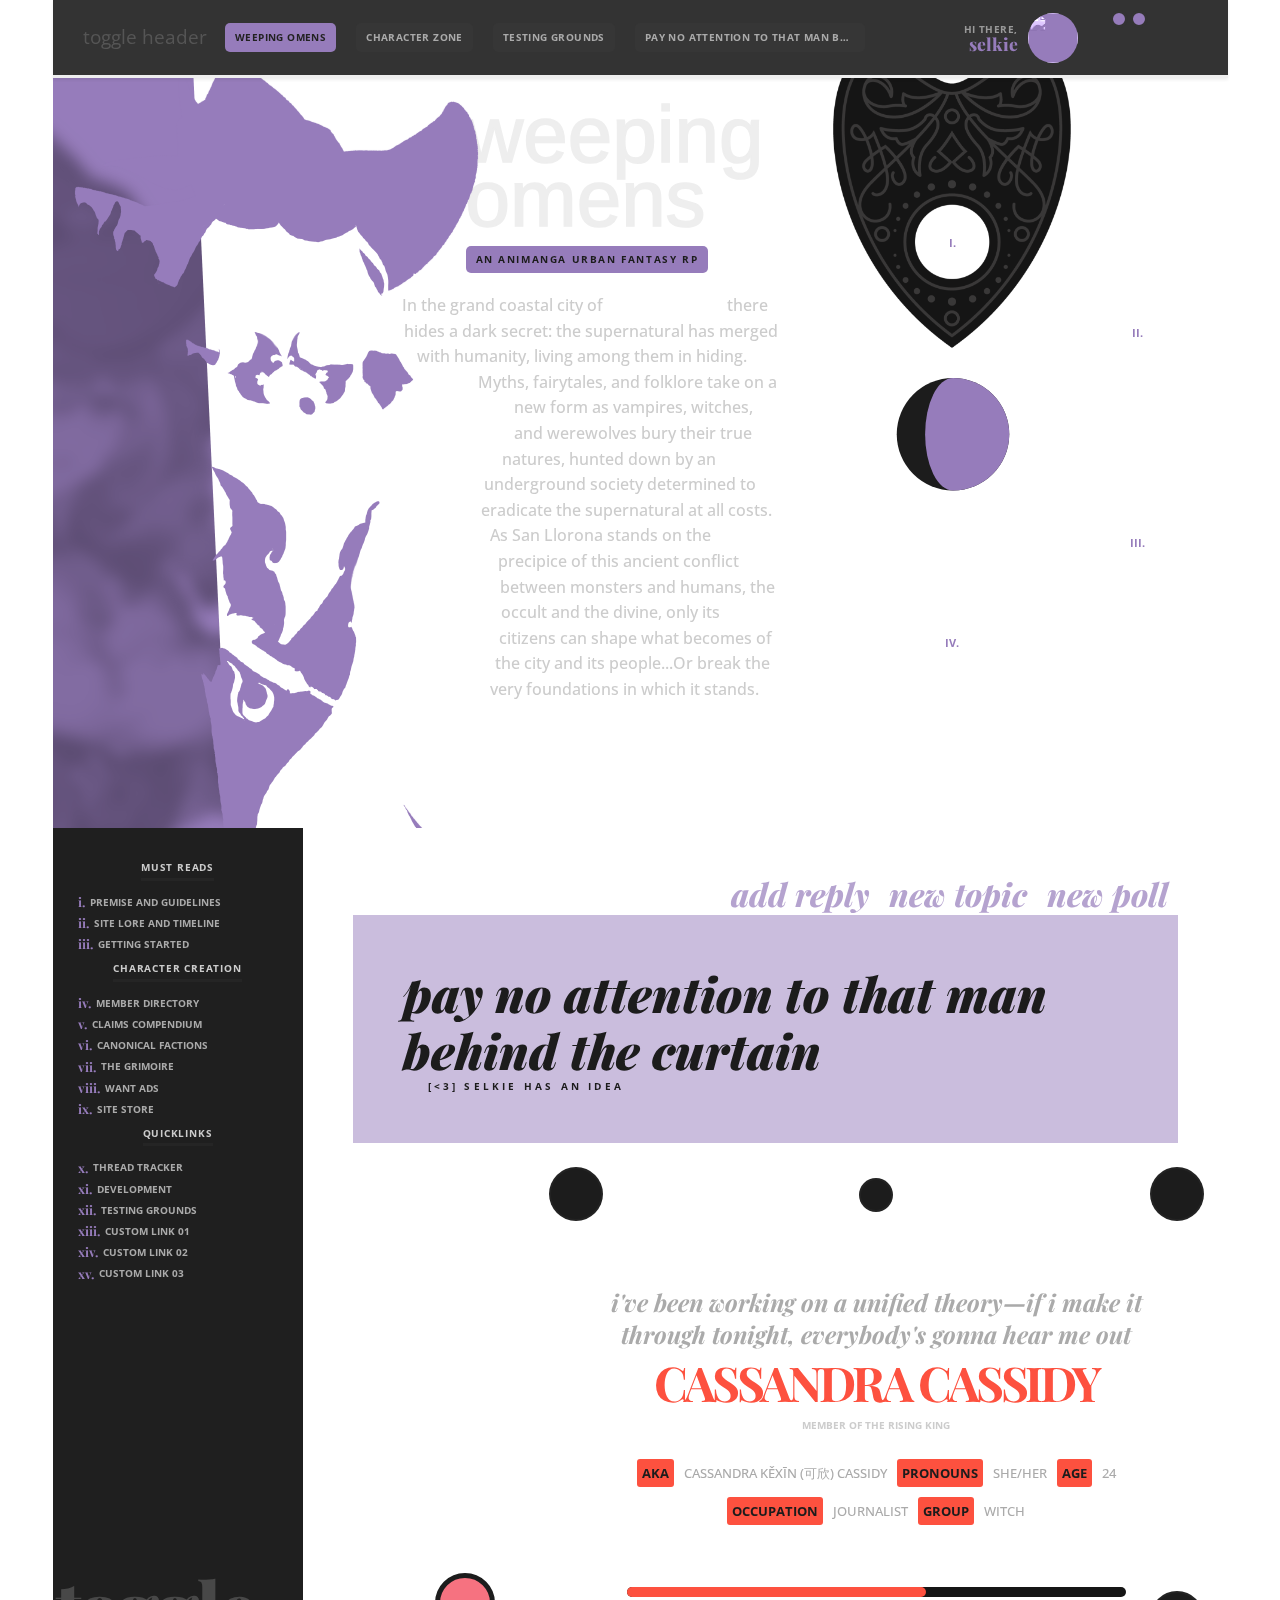
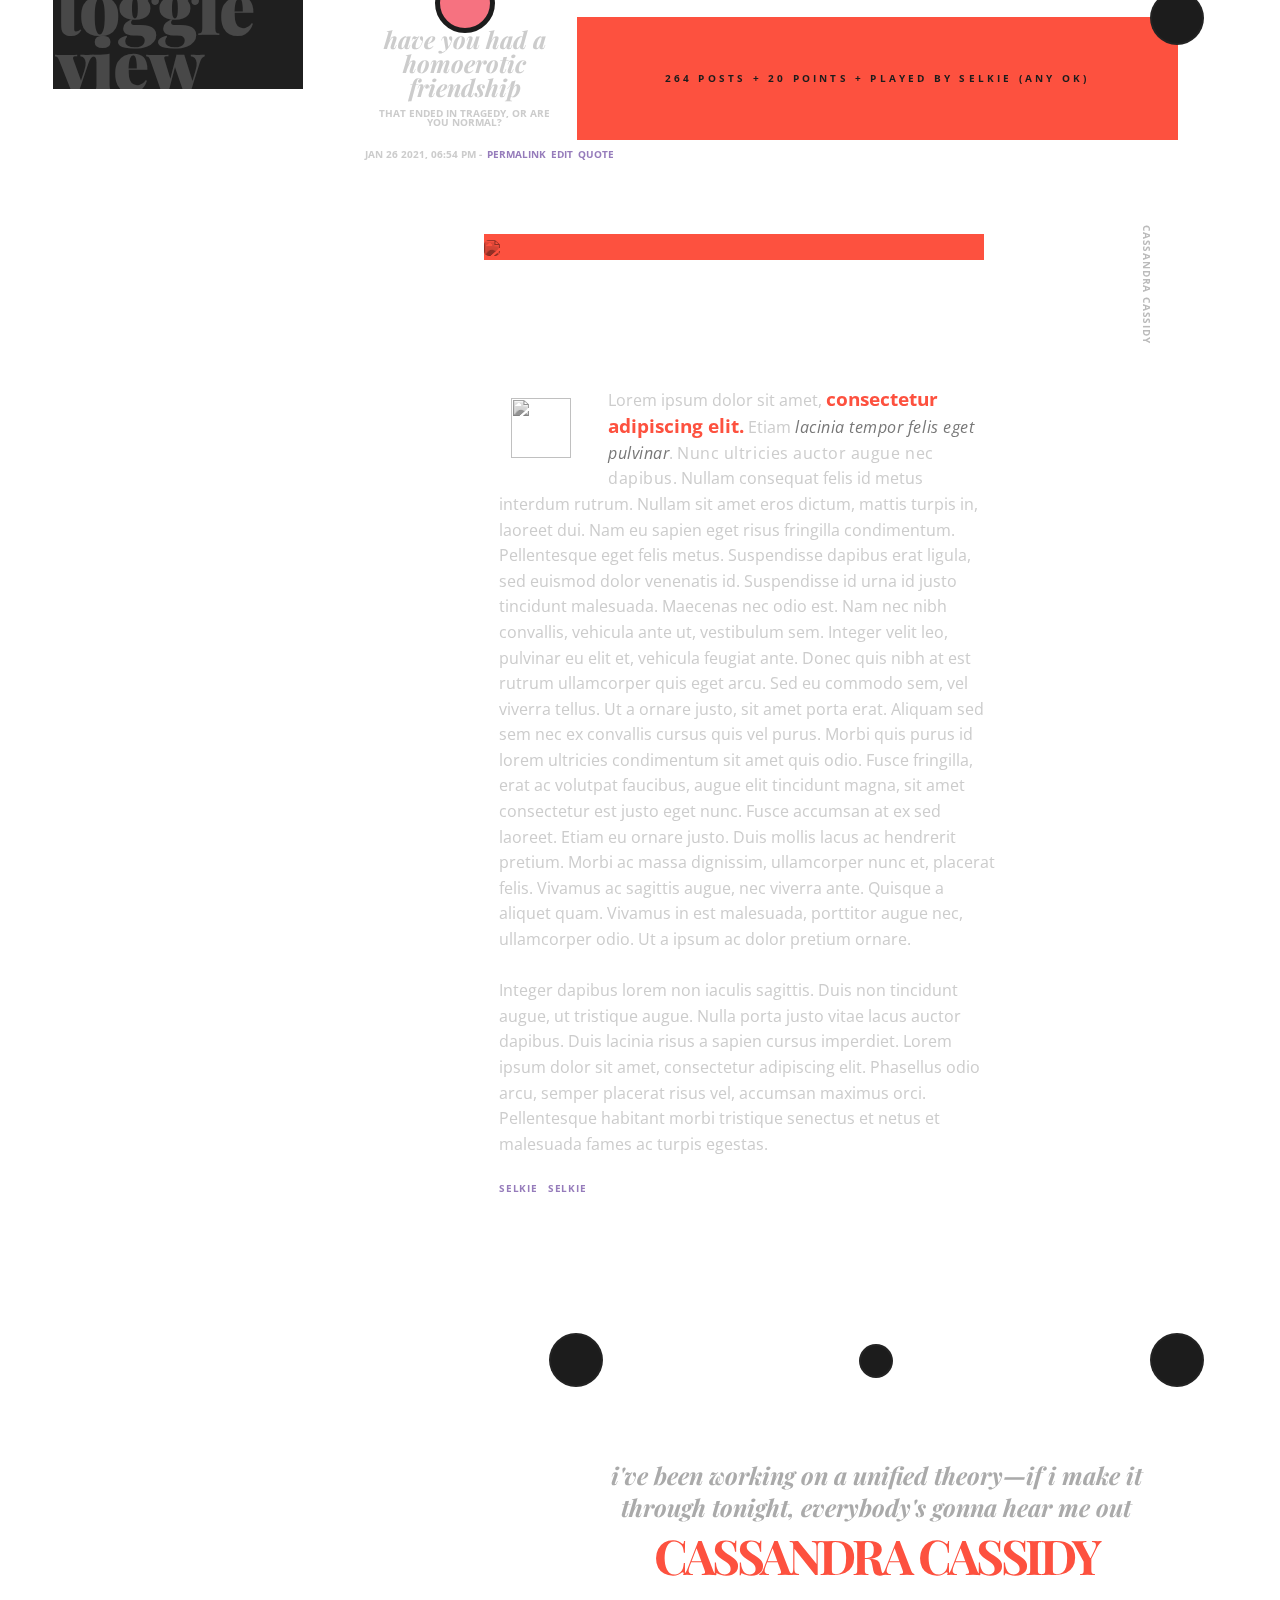
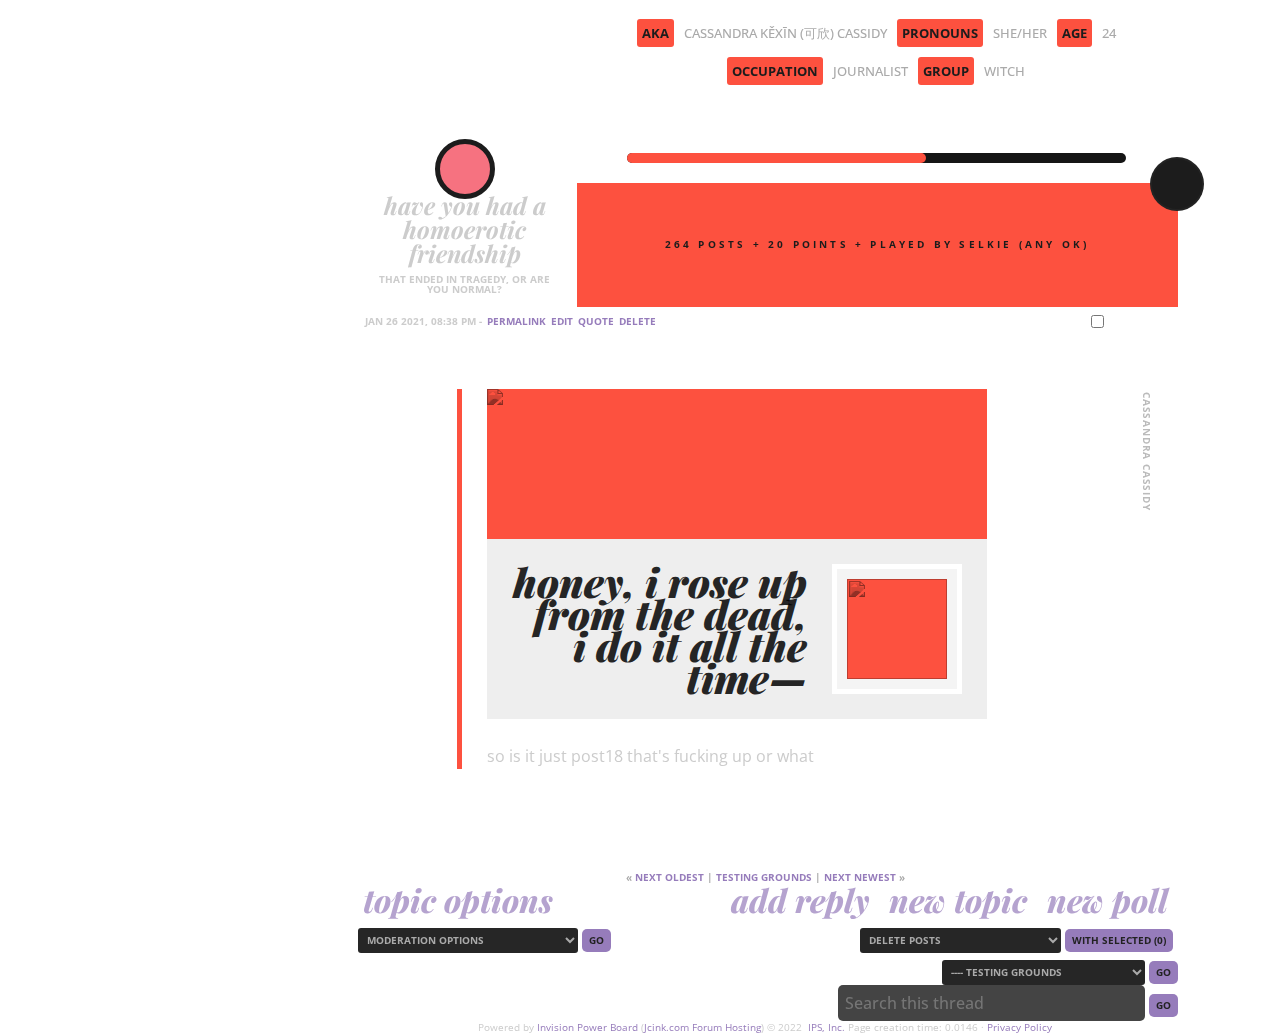
==== index.html @ 0aaa9674 "Add [post12]" ====
<!doctype html>
<html class="no-js" lang="en" style="--main-accent:#967cbb; --mainAccentR:150; --mainAccentG:124; --mainAccentB:187; --vh:9.39px;">

<head>
  <meta charset="utf-8">
  <title>
    <% TITLE %>
  </title>
  <meta name="description" content="">
  <meta name="viewport" content="width=device-width, initial-scale=1">

  <meta property="og:title" content="">
  <meta property="og:type" content="">
  <meta property="og:url" content="">
  <meta property="og:image" content="">

  <link rel="manifest" href="/">
  <link rel="apple-touch-icon" href="/">
  <!-- Place favicon.ico in the root directory -->

  <link rel="stylesheet" href="css/normalize.css">
  <link rel="stylesheet" href="css/variables.css">
  <link rel="stylesheet" href="css/main_jcink.css">

  <meta name="theme-color" content="#222">

  <link rel="stylesheet" href="https://nagoshiashumari.github.io/Rpg-Awesome/stylesheets/rpg-awesome.min.css">
  <link href="https://files.jcink.net/uploads2/weepingomens/skin_stuff/cuppaccicons.css" rel="stylesheet">
  <link rel="stylesheet" href="https://cdn.linearicons.com/free/1.0.0/icon-font.min.css">
  <link href="https://files.jcink.net/uploads2/weepingomens/skin_stuff/game_icons.css" rel="stylesheet">

  <link rel="preconnect" href="https://fonts.googleapis.com">
  <link rel="preconnect" href="https://fonts.gstatic.com" crossorigin>
  <link
    href="https://fonts.googleapis.com/css2?family=Montserrat:ital,wght@0,100;0,200;0,300;0,400;0,500;0,600;0,700;0,800;0,900;1,100;1,200;1,300;1,400;1,500;1,600;1,700;1,800;1,900&family=Open+Sans:ital,wght@0,300;0,400;0,500;0,600;0,700;0,800;1,300;1,400;1,500;1,600;1,700;1,800&family=Playfair+Display:ital,wght@0,400;0,500;0,600;0,700;0,800;0,900;1,400;1,500;1,600;1,700;1,800;1,900&display=swap"
    rel="stylesheet">
</head>

<body id="omens-body" class="user-groupid-">
  <nav id="omens-top">
    <div id="elevator-buttons">
      <div id="elevator-up" title="scroll to top"><i class="cp cp-chevron-up"></i></div>
      <div id="elevator-down" title="scroll to bottom"><i class="cp cp-chevron-down"></i></div>
    </div>
    <a id="header-toggle">toggle header</a>
    <div id="navstrip" align="left">&nbsp;<a href="https://weepingomens.jcink.net/index.php?act=idx">WEEPING OMENS</a>
      <div style="display: inline-block;margin: 10px 0px;"></div><a
        href="https://weepingomens.jcink.net/index.php?act=SC&amp;c=6">Character Zone</a>
      <div style="display: inline-block;margin: 10px 0px;"></div><a
        href="https://weepingomens.jcink.net/index.php?showforum=33">Testing Grounds</a>
      <div style="display: inline-block;margin: 10px 0px;"></div><a
        href="https://weepingomens.jcink.net/index.php?showtopic=324">pay no attention to that man behind the
        curtain</a>
    </div>
    <div id="current-user" title="click to switch accounts">
      <div class="user-name">hi there,<b>selkie</b></div>
      <div class="user-avi"><img src="https://i.ibb.co/MkP6wq0/image.png"></div>
      <span id="subaccounts_menu">
        <form action="https://weepingomens.jcink.net/index.php?&amp;act=Login&amp;CODE=01&amp;CookieDate=1"
          name="subswitch" method="POST">
          <input type="hidden" name="auth_key" value="authkey">
          <input type="hidden" name="UserName" value="subacct">
          <input type="hidden" name="PassWord" value="subacct">
          <input type="hidden" name="referer" value="">
          <select class="forminput" name="sub_id" onchange="this.form.submit()">
            <option value="------------" selected="selected">Switch Account</option>
            <option value="25">&nbsp;&nbsp;» ATLAS JEONG </option>
            <option value="40">&nbsp;&nbsp;» CASSANDRA CASSIDY </option>
            <option value="116">&nbsp;&nbsp;» JACKI ROSENBACH </option>
            <option value="105">&nbsp;&nbsp;» JULIET SANTORO </option>
            <option value="271">&nbsp;&nbsp;» LOTTIE WINTERBOURNE </option>
            <option value="265">&nbsp;&nbsp;» celkie is a prison </option>
            <option value="95">&nbsp;&nbsp;» fuckhands mcmike </option>
          </select>
        </form>
      </span>
    </div>
    <div class="user-links">
      <a href="#" title="toggle light mode" id="light-toggle"><i class="ra  ra-light-bulb"></i></a>
      <a href="#" title="messages" class="hasalerts-1">
        <div class="alert-animation">!</div>
        <i class="ra ra-scroll-unfurled"></i>
      </a>
      <a href="#" title="alerts" class="hasalerts-1">
        <div class="alert-animation">!</div>
        <i class="ra ra-small-fire"></i>
      </a>
      <a href="#" title="view <!-- |name| -->'s profile"><i class="cp cp-fingerprint"></i></a>
      <a href="#" title="access usercp"><i class="ra ra-repair"></i></a>
      <a href="#" title="logout" id="logout"><i class="ra ra-key"></i></a>
    </div>
    <div id="login-register">
      <a href="#" class="login-register-button">login</a>
      <a href="#" class="login-register-button">register</a>
      <div class="login-register-shortcut">
        <form style="display:inline" action="index.php?act=Login&amp;CODE=01" method="post">
          <input type="hidden" value="1" name="CookieDate">
          <div align="center"><input type="text" class="forminput" size="11" name="UserName" onfocus="this.value=''"
              value="USERNAME"> <input type="password" class="forminput" size="11" name="PassWord"
              onfocus="this.value=''" value="password">
            <input type="submit" class="forminput" style="margin-top: 2px;" value="go">
          </div>
        </form>
      </div>
    </div>
  </nav>
  <header id="omens-header" class="intro">
    <div id="lightning">
      <img src="/src/img/lightning.png" alt="">
    </div>
    <div class="left-shape">
      <img src="src/img/lisa-blank.webp" alt="">
    </div>
    <div id="lisa"></div>
    <div id="logo"><a href="#">
        <em>weeping<br>omens</em>
        <span>an animanga urban fantasy rp</span></a>
    </div>
    <div id="intro">
      In the grand coastal city of <em>SAN LLORONA</em> there hides a dark secret: the supernatural has merged with
      humanity, living among them in hiding. Myths, fairytales, and folklore take on a new form as vampires, witches, and
      werewolves bury their true natures, hunted down by an underground society determined to eradicate the supernatural
      at all costs. As San Llorona stands on the precipice of this ancient conflict between monsters and humans, the
      occult and the divine, only its citizens can shape what becomes of the city and its people...Or break the very
      foundations in which it stands.
    </div>
    <div id="updates">
      <h1>new updates</h1>
      <div class="newest-update">
        <em>Lorem ipsum</em> dolor sit amet, consectetur adipiscing elit. Etiam vehicula fermentum quam, a consectetur
        sapien ultricies ac. Donec nibh lacus, tempus eleifend rhoncus in, aliquam non felis. Pellentesque quis consequat
        justo. Donec eu metus dui. Etiam id consequat lectus. Proin vehicula, dui sed hendrerit semper, urna sem viverra
        quam, in vestibulum mauris diam ac lacus. Phasellus vestibulum vehicula justo nec euismod. Praesent quis convallis
        nisi. Vivamus non magna luctus, ullamcorper metus at, consequat massa.
        <br><br>
        Cras arcu urna, semper id dui eget, rutrum congue est. Quisque laoreet purus purus, ut gravida magna maximus non.
        Phasellus accumsan justo ex. Nam lobortis elit iaculis justo feugiat elementum. Nunc consequat tristique dolor. In
        pharetra euismod nulla, sit amet varius augue maximus non. Fusce efficitur, nulla vitae eleifend aliquam, risus
        magna tincidunt elit, faucibus luctus urna ligula pellentesque dui. Fusce tempus eget lectus a bibendum.
        Vestibulum magna sem, aliquet sit amet erat eu, facilisis hendrerit ante. Quisque sed odio vel nisi convallis
        porta.
      </div>
    </div>
    <div id="weather">
      <em>69°F/15°C</em>
      <span>san llorona, california</span>
      <i class="font-icon fa-light fa-cloud-sun-rain"></i>
    </div>
    <div id="staff">
      <h1>meet<br>our<br>show<br>runners</h1>
      <a class="staff-member">
        <img src="src/img/yanfei-staff-portrait.png" alt="">
        <em>name</em>
        <span>staff</span>
      </a>
      <a class="staff-member">
        <img src="src/img/staff-mona-portrait.png" alt="">
        <em>name</em>
        <span>staff</span>
      </a>
      <a class="staff-member">
        <img src="src/img/staff-diona-portrait.png" alt="">
        <em>name</em>
        <span>staff</span>
      </a>
      <a class="staff-member">
        <img src="/src/img/staff-yae-portrait.png" alt="">
        <em>name</em>
        <span>staff</span>
      </a>
    </div>
    <i id="credit-crown" class="game-icon game-icon-queen-crown">
    </i>
    <div id="credit-bubbles">
      <div class="one">best viewed on chrome</div>
      <div class="two">art by mihoyo</div>
      <div class="three">inspired by #dup</div>
      <div class="four">skinned by selkie xoxo</div>
    </div>
    <div id="credits">
      The original concept of Weeping Omens and its premise, lore, and setting were created by and are property of
      <b>Rin</b> and <b>Cel</b>, in inclusion to the current staff team. The site skin and site templates have been
      created by <b>Selkie</b> and <b>Lua</b> for exclusive use on Weeping Omens and may not be used and/or sold without
      express permission. The scripting and behavior for the moon in our logo is <a
        href="https://github.com/tingletech/moon-phase">Copyright © 2012, Regents of the University of California, all
        rights reserved.</a> Vectors used are attributed to vecteezy where applicable. The scripting controlling the
      sidebar, light mode toggle, and simple tabs were created by <a href="https://codepen.io/ellimccale">elli</a>. The
      code area script was created by and is attributed to Nicole / Thunderstruck of Caution to The Wind. All art used in
      the skin is attributed to their respective creators and is used non-commercially. If your work is used here and you
      would like it taken down, please contact selkieee@gmail.com.
      あなたの作品がここで使用され、それを取り下げたいなら、selkieee@gmail.comに連絡してください。All characters and writing belong entirely to their creators.
      Theft or plagiarism will not be tolerated.
    </div>
    <div class="sigil"></div>
    <svg id="moon" class="moon logo-moon" viewBox="0 0 200 200" xmlns="http://www.w3.org/2000/svg"></svg>
    <div class="skull"></div>
    <div class="nav-buttons">
      <a class="intro" title="intro">I.</a>
      <a class="updates" title="updates">II.</a>
      <a class="staff-team" title="our showrunners">III.</a>
      <a class="credits" title="site credits">IV.</a>
    </div>
    <div class="ouija"><img src="src/img/header-ouija.png" alt=""></div>
  </header>
  <main id="omens-main">
    <script language="JavaScript" type="text/javascript">
  <!--
  function buddy_pop() { window.open('index.php?act=buddy&s=','BrowserBuddy','width=250,height=500,resizable=yes,scrollbars=yes'); }
  function chat_pop(cw,ch)  { window.open('index.php?s=&act=chat&pop=1','Chat','width='+cw+',height='+ch+',resizable=yes,scrollbars=yes'); }
  function multi_page_jump( url_bit, total_posts, per_page )
  {
  pages = 1; cur_st = parseInt("0"); cur_page  = 1;
  if ( total_posts % per_page == 0 ) { pages = total_posts / per_page; }
   else { pages = Math.ceil( total_posts / per_page ); }
  msg = "Please enter a page number to jump to between 1 and" + " " + pages;
  if ( cur_st > 0 ) { cur_page = cur_st / per_page; cur_page = cur_page -1; }
  show_page = 1;
  if ( cur_page < pages )  { show_page = cur_page + 1; }
  if ( cur_page >= pages ) { show_page = cur_page - 1; }
   else { show_page = cur_page + 1; }
  userPage = prompt( msg, show_page );
  if ( userPage > 0  ) {
    if ( userPage < 1 )     {    userPage = 1;  }
    if ( userPage > pages ) { userPage = pages; }
    if ( userPage == 1 )    {     start = 0;    }
    else { start = (userPage - 1) * per_page; }
    window.location = url_bit + "&st=" + start;
  }
  }
  
  Collapse="<img alt='Collapse' title='Collapse' src='https://files.jcink.net/themes/default/cat-collapse.png' />"
  Expand="<img alt='Expand' title='Expand' src='https://files.jcink.net/themes/default/cat-expand.png' />"
  
  
  
  //-->
  </script>
  
  <!--IBF.BANNER-->
  <div id="logostrip">
    <a href="https://weepingomens.jcink.net/index.php?" title="Board Home"><img width="207" height="57" src="style_images/1/spacer.gif"><!-- You can insert a logo image here in place of the white spacer --></a>
  </div>
  <!-- IE6/Win TABLE FIX -->
  <table width="100%" cellspacing="6" id="submenu">
  <tbody><tr>
   <td><a href="index.php">Home</a><!--IBF.RULES--></td>
  
   <td align="right">
  
   <img src="https://files.jcink.net/style_images/1/atb_help.gif" border="0" alt="">&nbsp;<a href="https://weepingomens.jcink.net/index.php?act=Help">Help</a>&nbsp; &nbsp;&nbsp;<img src="https://files.jcink.net/style_images/1/atb_search.gif" border="0" alt="">&nbsp;<a href="https://weepingomens.jcink.net/index.php?act=Search&amp;f=33">Search</a>&nbsp; &nbsp;&nbsp;<img src="https://files.jcink.net/style_images/1/atb_members.gif" border="0" alt="">&nbsp;<a href="https://weepingomens.jcink.net/index.php?act=Members">Members</a>&nbsp; &nbsp;&nbsp;<img src="https://files.jcink.net/style_images/1/atb_calendar.gif" border="0" alt="">&nbsp;<a href="https://weepingomens.jcink.net/index.php?act=calendar">Calendar</a>&nbsp; &nbsp;&nbsp; <img src="https://files.jcink.net/style_images/1/shop.png" border="0" alt="">&nbsp;<a href="?act=store">Shop</a>&nbsp; &nbsp;&nbsp;<img src="https://files.jcink.net/style_images/1/atb_shoutbox.gif" border="0">&nbsp;<a href="https://weepingomens.jcink.net/index.php?&amp;act=Shoutbox">Shoutbox</a>
  
     <!--IBF.CHATLINK-->
     <!--IBF.TSLLINK--> 
   </td>
  
  
  </tr>
  </tbody></table>
  
  <div align="center">
  
  <!-- Ad Removal / Premium Board -->
  
  </div>
  
  
  <span id="sub_bar" style="display:none;"> · <span id="subaccounts_menu">
  <form action="https://weepingomens.jcink.net/index.php?&amp;act=Login&amp;CODE=01&amp;CookieDate=1" name="subswitch" method="POST">
  <input type="hidden" name="auth_key" value="267c49d879fa4618a35b4f2d43cccc8b">
  <input type="hidden" name="UserName" value="subacct">
  <input type="hidden" name="PassWord" value="subacct">
  <input type="hidden" name="referer" value="act=ST&amp;f=33&amp;t=324&amp;st=0">
  <select class="forminput" name="sub_id" onchange="this.form.submit()">
  <option value="------------" selected="selected">Switch Account</option>
  <option value="25">&nbsp;&nbsp;» ATTIE BELMONT </option><option value="40">&nbsp;&nbsp;» CASSANDRA CASSIDY </option><option value="116">&nbsp;&nbsp;» JACK ROSENBACH </option><option value="105">&nbsp;&nbsp;» JULIET SANTORO </option><option value="271">&nbsp;&nbsp;» LOTTIE WINTERBOURNE </option><option value="690">&nbsp;&nbsp;» ROMAN MARTINEZ </option><option value="635">&nbsp;&nbsp;» annabelle rosenbach </option><option value="265">&nbsp;&nbsp;» celkie is a prison </option><option value="95">&nbsp;&nbsp;» fuckhands mcmike </option>
  </select>
  </form>
  </span></span>
  <table width="100%" id="userlinks" cellspacing="6">
     <tbody><tr>
      <td><strong>Logged in as:  <a href="https://weepingomens.jcink.net/index.php?showuser=20" id="logged-in-as">selkie</a></strong> ( <a href="https://weepingomens.jcink.net/index.php?act=Login&amp;CODE=03&amp;key=267c49d879fa4618a35b4f2d43cccc8b" id="log-out">Log Out</a><span id="subacct_link"> · <a href="javascript:void(0);" onclick="document.getElementById('subacct_link').innerHTML=document.getElementById('sub_bar').innerHTML;">Switch Account</a></span>&nbsp;· <b><a href="https://weepingomens.jcink.net/admin.php" id="admin-link" target="_blank">Admin CP</a></b> · <b><a href="https://weepingomens.jcink.net/index.php?act=modcp" id="modcp-link">Mod CP</a></b>   )</td>
      <td align="right">
        <b><a href="https://weepingomens.jcink.net/index.php?act=UserCP&amp;CODE=00" title="Edit my settings, such as signature, avatar and more..." id="my-controls">My Controls</a></b> · <a href="https://weepingomens.jcink.net/index.php?act=Msg&amp;CODE=01" id="x-new-messages">0 New Messages</a>
        · <a href="https://weepingomens.jcink.net/index.php?act=Search&amp;CODE=getnew" id="view-new-posts">View New Posts</a> · <a href="javascript:load_alerts();" title="Alerts" class="alerts-indicator" id="alerts-indicator">Alerts (0)</a> 
      
     <div id="recent-alerts" style="display: none;">
    <div class="tableborder">
      <div class="pformstrip"> Recent Alerts <div style="float: right;"><a href="javascript:document.getElementById('recent-alerts').style.display='none';void(0);">[x]</a></div></div>
        <span id="recent-alerts-data"></span>
        <div class="pformstrip" style="text-align: center;">
          <a href="https://weepingomens.jcink.net/index.php?act=UserCP&amp;CODE=alerts" title="View All Alerts">View All Alerts</a> · <a href="javascript:read_alerts();" title="Mark All Read">Mark All Read</a>
        </div>
      </div>
    </div>
    
      · <a href="javascript:window.open('index.php?showuser=20&amp;CODE=friends','Friends','width=620,height=460,resizable=yes,scrollbars=yes');void(0);" id="my-friends">My Friends</a><br>	  
     </td>
     </tr>
    </tbody></table>
    <script>
  
  function read_alerts() {
    $('#recent-alerts').slideToggle('slow');
    $.get( "index.php?recent_alerts=1&read=1", function( data ) {
      $( "#recent_alerts_data" ).html( data );
    });
    $( ".alerts-indicator" ).html( "Alerts (0)");
  }
  
  
  function load_alerts() {
  
      alert_link = $('.alerts-indicator').position().left-350;
      
      $('#recent-alerts').css({
        left: alert_link + "px",
      });
      
      if($('#recent-alerts').is(':visible')) {
        $('#recent-alerts').slideToggle('slow');
      } else {
        $.get( "index.php?recent_alerts=1", function( data ) {
          $( "#recent-alerts-data" ).html( data );
        });
        $("#recent-alerts").slideToggle('slow');
      }
  }
    
  </script>
  
  <style>
    #recent-alerts {
    position: absolute; 
    width:400px;
    z-index: 999;
    text-align: left;
    }
  </style>
   
  <br>
  
        <script language="javascript" type="text/javascript">
      <!--
      
    function select_post(post_id) {
  
    // Get the value of the hidden ID,
    // Split up the PIDs
  
    var selposts_value = document.getElementById("selected_posts").value;
    var selected_posts = selposts_value.split("|");
  
    // Add/remove and rebuild the hidden ID
    // holder. simple. :)
  
    var rebuild = '';
    var existed = '';
  
    for(x=0;x<selected_posts.length;x++) {
      if(selected_posts[x] != post_id && selected_posts[x] !='') {
        rebuild += selected_posts[x]+"|";
      }
      if(selected_posts[x] == post_id) {
        existed = 1;
      }
    }
  
    if(existed == '') rebuild += post_id+"|";
    
    document.getElementById("selected_posts").value = rebuild; 
    
      var total = rebuild.split("|").length-1;
  
    document.getElementById("mod_posts_submit").value='With Selected ('+total+')';
  
  
    }
  
      function link_to_post(pid)
      {
        temp = prompt( "Manually copy the direct link to this post below to store the link in your computer's clipboard", "https://weepingomens.jcink.net/index.php?showtopic=324&view=findpost&p=" + pid );
        return false;
      }
      
      function delete_post(theURL) {
         if (confirm('Are you sure you want to delete this message?')) {
            window.location.href=theURL;
         }
         else {
            alert ('Ok, no action has been taken');
         } 
      }
      
      function PopUp(url, name, width,height,center,resize,scroll,posleft,postop) {
      if (posleft != 0) { x = posleft }
      if (postop  != 0) { y = postop  }
  
      if (!scroll) { scroll = 1 }
      if (!resize) { resize = 1 }
  
      if ((parseInt (navigator.appVersion) >= 4 ) && (center)) {
        X = (screen.width  - width ) / 2;
        Y = (screen.height - height) / 2;
      }
      if (scroll != 0) { scroll = 1 }
  
      var Win = window.open( url, name, 'width='+width+',height='+height+',top='+Y+',left='+X+',resizable='+resize+',scrollbars='+scroll+',location=no,directories=no,status=no,menubar=no,toolbar=no');
    }
    
    function ShowHide(id1, id2) {
      if (id1 != '') expMenu(id1);
      if (id2 != '') expMenu(id2);
    }
    
    function expMenu(id) {
      var itm = null;
      if (document.getElementById) {
      itm = document.getElementById(id);
      } else if (document.all){
      itm = document.all[id];
      } else if (document.layers){
      itm = document.layers[id];
      }
    
      if (!itm) {
       // do nothing
      }
      else if (itm.style) {
      if (itm.style.display == "none") { itm.style.display = ""; }
      else { itm.style.display = "none"; }
      }
      else { itm.visibility = "show"; }
    }
      //-->
      </script>
      
  <a name="top"></a>
  
  
  <table width="100%" cellpadding="0" cellspacing="0" border="0">
  <tbody><tr>
   <td align="left" width="20%" nowrap="nowrap">&nbsp;</td>
   <td align="right" width="80%"><a href="https://weepingomens.jcink.net/index.php?act=Post&amp;CODE=02&amp;f=33&amp;t=324&amp;st=0"><div class="button-large">Add Reply</div></a><a href="https://weepingomens.jcink.net/index.php?act=Post&amp;CODE=00&amp;f=33" title="Start a new topic"><div class="button-large">New Topic</div></a><a href="https://weepingomens.jcink.net/index.php?act=Post&amp;CODE=10&amp;f=33"><div class="button-large">New Poll</div></a></td>
  </tr>
  </tbody></table>
  <br>
  <div class="tableborder">
      <div class="maintitle"><span class="topic-title-space">&nbsp;</span><span class="topic-title">pay no attention to that man behind the curtain</span><span class="topic-desc"> [&lt;3] Selkie Has An Idea</span></div>
    <!--{IBF.POLL}-->
    <div align="right" class="postlinksbar">
      <strong>	<a href="https://weepingomens.jcink.net/index.php?act=Post&amp;CODE=14&amp;f=33&amp;t=324">Attach New Poll</a> |&nbsp;<a href="https://weepingomens.jcink.net/index.php?act=Track&amp;f=33&amp;t=324">Track This Topic</a> | <a href="https://weepingomens.jcink.net/index.php?act=Forward&amp;f=33&amp;t=324">Email This Topic</a> | <a href="https://weepingomens.jcink.net/index.php?act=Print&amp;client=printer&amp;f=33&amp;t=324">Print This Topic</a></strong>
    </div>
    <div class="post-row member-40 postid-1531 group-8" id="thread-post" style="--custom: #fd513f; --relationshipAccent: #F67280;">
          <div class="user-name-contain">
    <div class="font-icon cp cp-supernatural"></div>
            <div class="threat-level threat-level-60">
              <div class="threat-bar" style="width:60%"></div>
            </div>
            <div class="user-small-info group group-icon-8" title="Witches"></div>
            <a href="/index.php?act=Search&amp;CODE=getalluser&amp;mid=40&amp;type=posts" class="user-small-info posts" title="view CASSANDRA CASSIDY's posts"></a>
            <a href="/index.php?act=Search&amp;CODE=getalluser&amp;mid=40&amp;type=topics" class="user-small-info threads" title="view CASSANDRA CASSIDY's threads"></a>
            <a href="/index.php?act=Msg&amp;CODE=04&amp;MID=20" class="user-small-info messages" title="pm selkie"></a>
            <div class="user-quote">i've been working on a unified theory—if I make it through tonight, everybody's gonna hear me out</div>
            <a href="/index.php?showuser=40" class="user-profile user-name"><span class="name">CASSANDRA CASSIDY</span></a>
            <span class="user-position">member of the rising king</span>
            <ul class="user-details">
              <li class="ic"><em>aka</em> <span class="field">cassandra kěxīn (可欣) cassidy</span></li>
              <li class="ic"><em>pronouns</em> <span class="field">she/her</span></li>
              <li class="ic"><em>age</em> <span class="field">24</span></li>
              <li class="ic"><em>occupation</em> <span class="field">journalist</span></li>
              <li class="ic"><em>group</em> <span class="field">WITCH</span></li>
              <li class="ooc"><em>limits</em> <span class="field">suicide &amp; homophobia (fine with a content warning!)</span></li>
              <li class="ooc"><em>age</em> <span class="field">23</span></li>
              <li class="ooc"><em>pronouns</em> <span class="field">any ok</span></li>
              <li class="ooc"><em>timezone</em> <span class="field">gmt-6 (cst)</span></li>
              <li class="ooc"><em>contact via</em> <span class="field">selkie#4576</span></li>
            </ul>
  
          </div>
          <div class="user-hover miniprof">
            <a href="/index.php?showuser=40"><div class="hover-background img" style="background-image: url(https://i.ibb.co/w6xYy2x/image.png), url(https://files.jcink.net/uploads2/weepingomens/skin_stuff/default_hover.png);"></div></a>
          </div>
          <div class="relationship">
            <div class="icon"><a href="https://weepingomens.jcink.net/index.php?showuser=12" title="florence ironwood"><div style="background-image: url();"></div></a></div>
            <div class="line-1">have you had a homoerotic friendship</div>
            <div class="line-2">that ended in tragedy, or are you normal?</div>
          </div>
          <div class="ooc-details user-name">
            <span>264 posts + 20 points <span class="ic">+ played by selkie (any ok)</span></span>
            <div class="big-image big-img" style="background-image: url(https://i.ibb.co/NLSdbdX/image.png);"></div>
          </div>
  <script>
  if ( 'member' !== '—' && 'member' !== '' && `rising king` !== `—` ) {
    document.querySelector('.postid-1531 .user-position').textContent = "member of the rising king";
  }
  
  // i can't pull 'avatar' in post row and i'm not overhauling the grid.
  avatarUrl = 'url(https://i.ibb.co/nc8BmMG/55b.png)';
  
  // if no relationship icon or accent
  if ( '' === '' && '#F67280' === '' ) {
    document.querySelector('.postid-1531 .relationship .icon').remove();
  }
  
  // if no relationship lines
  if ( `have you had a homoerotic friendship` === `` && `that ended in tragedy, or are you normal?` === `` ) {
    document.querySelector('.postid-1531').classList.add('no-ship');
    document.querySelector('.postid-1531 .relationship').remove();
  }
  
  // if no big image ...
  if ( `https://i.ibb.co/NLSdbdX/image.png` === `` ) {
    document.querySelector('.postid-1531 .big-image').classList.add('no-big-image');
  }
  </script>
  
  <div class="post-proper">
            <div class="user-icon">
              <div class="contain"><div class="img square-avi" style="background-image: url(&quot;https://i.ibb.co/nc8BmMG/55b.png&quot;);"></div>
              <span><a href="/index.php?showuser=40">CASSANDRA CASSIDY</a></span></div>
            </div>
            <div class="permalink">Jan 26 2021, 06:54 PM - <a name="entry1531" href="https://weepingomens.jcink.net/index.php?showtopic=324&amp;view=findpost&amp;p=1531">PERMALINK</a> <a href="javascript:void(0);" onclick="SKIFS.quickEdit.edit('33','324','1531')"><span class="button-small">Edit</span></a> <a href="https://weepingomens.jcink.net/index.php?act=Post&amp;CODE=06&amp;f=33&amp;t=324&amp;p=1531"><span class="button-small">Quote</span></a>  <span class="mod-checkbox"></span></div>
            <div class="post-container">
  <div id="pid_1531"><!-- THE POST 1531 -->
    <div class="postcolor">
      <div class="omens-post-template omens-post-13b">
        <div class="post-image-2"><img src="https://i.ibb.co/RT4VmKf/19.png"></div>
        <div class="lyric-1">thought i'd simmer down as i got older--</div>
          <div class="post-body">
            <div class="post-icon"><img src="https://i.ibb.co/b39VfvV/59b.png"></div> Lorem ipsum dolor sit amet, <b>consectetur adipiscing elit.</b> <span>Etiam</span> <i>lacinia tempor felis eget pulvinar</i>. <u>Nunc ultricies auctor augue nec dapibus.</u> Nullam consequat felis id metus interdum rutrum. Nullam sit amet eros dictum, mattis turpis in, laoreet dui. Nam eu sapien eget risus fringilla condimentum. Pellentesque eget felis metus. Suspendisse dapibus erat ligula, sed euismod dolor venenatis id. Suspendisse id urna id justo tincidunt malesuada. Maecenas nec odio est. Nam nec nibh convallis, vehicula ante ut, vestibulum sem. Integer velit leo, pulvinar eu elit et, vehicula feugiat ante. Donec quis nibh at est rutrum ullamcorper quis eget arcu. Sed eu commodo sem, vel viverra tellus. Ut a ornare justo, sit amet porta erat. Aliquam sed sem nec ex convallis cursus quis vel purus. Morbi quis purus id lorem ultricies condimentum sit amet quis odio. Fusce fringilla, erat ac volutpat faucibus, augue elit tincidunt magna, sit amet consectetur est justo eget nunc. Fusce accumsan at ex sed laoreet. Etiam eu ornare justo. Duis mollis lacus ac hendrerit pretium. Morbi ac massa dignissim, ullamcorper nunc et, placerat felis. Vivamus ac sagittis augue, nec viverra ante. Quisque a aliquet quam. Vivamus in est malesuada, porttitor augue nec, ullamcorper odio. Ut a ipsum ac dolor pretium ornare.
<br><br>    
            Integer dapibus lorem non iaculis sagittis. Duis non tincidunt augue, ut tristique augue. Nulla porta justo vitae lacus auctor dapibus. Duis lacinia risus a sapien cursus imperdiet. Lorem ipsum dolor sit amet, consectetur adipiscing elit. Phasellus odio arcu, semper placerat risus vel, accumsan maximus orci. Pellentesque habitant morbi tristique senectus et netus et malesuada fames ac turpis egestas.
          <tagged>
            <a href="index.php?showuser=20" rel="nofollow" alt="profile link" class="user-tagged mgroup-12">selkie</a>
            <a href="index.php?showuser=20" rel="nofollow" alt="profile link" class="user-tagged mgroup-12">selkie</a>
          </tagged>
          </div>
          <div class="lyric-2">can't shake the devil sitting on my shoulder.</div>
          <div class="post-font-icon cp cp-supernatural"></div>
        </div>
    </div><!-- THE POST -->
  </div>           </div>
          </div>
  </div>
  <script>
  $(function(){
      $('#pid_1531 cw-toggle').click(function() {
  $(this).toggleClass('omensbuttonhidecontent omensbuttonshowcontent');
  $("#pid_1531 censor").toggleClass('omenscensorshowcontent omenscensorhidecontent');
      }); 
  });
  </script>
  <script>
  if ( '#fd513f' !== '' ) { 
    document.querySelector('.postid-1531').style.setProperty('--custom', '#fd513f');
  } 
  
  if ( '#F67280' !== '' ) { 
    document.querySelector('.postid-1531').style.setProperty('--relationshipAccent', '#F67280');
  } 
  if ( '' !== '' ) { 
    document.querySelector('.postid-1531 .relationship .icon div').style.backgroundImage = "url('')";
  } 
  
  if ( 'cp' !== '' ) { 
    document.querySelector('.postid-1531 .font-icon').classList.add("cp");
  } 
  
  if ( 'supernatural' !== '' ) { 
    document.querySelector('.postid-1531 .font-icon').classList.add("cp-supernatural");
  } 
  
  // if no relationship name ...
  if ( 'florence ironwood' === '' ) { 
    document.querySelector('.postid-1531 .relationship .icon a').removeAttribute('title');
  } 
  
  /* i can't pull 'avatar' in post row and i'm not overhauling the grid. */
  document.querySelector('.postid-1531 .user-icon .img').style.backgroundImage = avatarUrl;
  if ( avatarUrl === 'url()' ) {
    document.querySelector('.postid-1531').classList.add("no-avatar");
  }
  </script>
  <script>
  // FIELD_# -> POST TEMPLATE SCRIPTING (POST ROW)
  
  currentPost = document.querySelector('.postid-1531');
  
  postImages = [
    image200By400 = { 
      imageType: 'post-image-1', DOMTarget: currentPost.querySelectorAll('.post-image-1'),
      imageSrc: `https://i.ibb.co/4Rp7ZLx/9.png`, override: currentPost.querySelector('.post-image-1-override') 
    },
    image500By150 = { 
      imageType: 'post-image-2', DOMTarget: currentPost.querySelectorAll('.post-image-2'),
      imageSrc: `https://i.ibb.co/RT4VmKf/19.png`, override: currentPost.querySelector('.post-image-2-override') 
    },
    imageSquare = { 
      imageType: 'squareImage', DOMTarget: currentPost.querySelectorAll('.post-icon'),
      imageSrc: `https://i.ibb.co/b39VfvV/59b.png`, override: currentPost.querySelector('.post-icon-override')
    },
    imagePhoneBackground = { 
      imageType: 'phoneBackground', DOMTarget: currentPost.querySelectorAll('.phone-background'),
      imageSrc: `https://i.ibb.co/vkhD2qq/image.png`, override: currentPost.querySelector('.phone-background-override')
    },
  ];
  
  postLyrics = [
    lyricOne = {
      lyricType: 'lyricOne', DOMTarget: currentPost.querySelectorAll('.lyric-1'),
      lyricSrc: `as above, so below—`, override: currentPost.querySelector('.lyric-1-override')
    },
    lyricTwo = {
      lyricType: 'lyricTwo', DOMTarget: currentPost.querySelectorAll('.lyric-2'),
      lyricSrc: `i'm my own damn spirit orb.`, override: currentPost.querySelector('.lyric-2-override')
    },
  ];
  
  postImages.forEach(insertImage);
  postLyrics.forEach(insertLyrics);
  
  // phone-specific scripting
  
  phoneTwoIcon = currentPost.querySelector('.omens-phone-2.omens-phone-text msg:last-of-type');
  phoneThreeIcon = currentPost.querySelector('.omens-phone-3.omens-phone-text msg:first-of-type');
  phoneFourIcon = currentPost.querySelector('.omens-phone-4.omens-phone-text msg:first-of-type');
  phoneIcon = 'https://i.ibb.co/Wtrqcft/62-grayscale.png';
  
  if ( currentPost.querySelector('.phone-icon-override') ) {
  phoneIcon = currentPost.querySelector('.phone-icon-override').textContent;
  };
  
  postPhoneIconInsertion();
  
  // miniprofile override scripting
  
  if ( currentPost.querySelector('.miniprofile-override') ) {
    miniProfile = currentPost.querySelector('.miniprofile-override').textContent.toString();
    currentPost.querySelector('.hover-background').style.setProperty('background-image', 'url('+miniProfile+')');
  }
  
  if ( currentPost.querySelector('.npc-override') ) {
    currentPost.classList.add('npc');
    currentPost.classList.add('no-ship');
    npcName = currentPost.querySelector('.npc-override').textContent.toString();
    currentPost.querySelector('.user-name .name').textContent = npcName;
    currentPost.querySelector('.user-icon a').textContent = npcName;
  }
  
  if ( currentPost.querySelector('.custom-override') ) {
    customOverride = currentPost.querySelector('.custom-override').textContent.toString();
    currentPost.style.setProperty('--custom', customOverride);
  }
  
  if ( currentPost.querySelector('.quote-override') ) {
    quoteOverride = currentPost.querySelector('.quote-override').textContent.toString();
    currentPost.querySelector('.user-quote').textContent = quoteOverride;
  }
  
  topicDescription = document.querySelector('.topic-desc').textContent;
  if ( topicDescription.includes('[<3]') && currentPost.querySelector('.omens-phone-template') && '#F67280' !== '' ) {
    for (let i=0; i < currentPost.querySelectorAll('received').length; i++) {
      currentPost.querySelectorAll('received')[i].setAttribute('style', 'background:#F67280; color:#222;');
    }
  };
  </script><div class="post-row member-40 postid-1549 group-8" id="thread-post" style="--custom: #fd513f; --relationshipAccent: #F67280;">
          <div class="user-name-contain">
    <div class="font-icon cp cp-supernatural"></div>
            <div class="threat-level threat-level-60">
              <div class="threat-bar" style="width:60%"></div>
            </div>
            <div class="user-small-info group group-icon-8" title="Witches"></div>
            <a href="/index.php?act=Search&amp;CODE=getalluser&amp;mid=40&amp;type=posts" class="user-small-info posts" title="view CASSANDRA CASSIDY's posts"></a>
            <a href="/index.php?act=Search&amp;CODE=getalluser&amp;mid=40&amp;type=topics" class="user-small-info threads" title="view CASSANDRA CASSIDY's threads"></a>
            <a href="/index.php?act=Msg&amp;CODE=04&amp;MID=20" class="user-small-info messages" title="pm selkie" style="outline-width: 0px !important; user-select: auto !important;"></a>
            <div class="user-quote">i've been working on a unified theory—if I make it through tonight, everybody's gonna hear me out</div>
            <a href="/index.php?showuser=40" class="user-profile user-name"><span class="name">CASSANDRA CASSIDY</span></a>
            <span class="user-position"></span>
            <ul class="user-details">
              <li class="ic"><em>aka</em> <span class="field">cassandra kěxīn (可欣) cassidy</span></li>
              <li class="ic"><em>pronouns</em> <span class="field">she/her</span></li>
              <li class="ic"><em>age</em> <span class="field">24</span></li>
              <li class="ic"><em>occupation</em> <span class="field">journalist</span></li>
              <li class="ic"><em>group</em> <span class="field">WITCH</span></li>
              <li class="ooc"><em>limits</em> <span class="field">suicide &amp; homophobia (fine with a content warning!)</span></li>
              <li class="ooc"><em>age</em> <span class="field">23</span></li>
              <li class="ooc"><em>pronouns</em> <span class="field">any ok</span></li>
              <li class="ooc"><em>timezone</em> <span class="field">gmt-6 (cst)</span></li>
              <li class="ooc"><em>contact via</em> <span class="field">selkie#4576</span></li>
            </ul>
  
          </div>
          <div class="user-hover miniprof">
            <a href="/index.php?showuser=40"><div class="hover-background img" style="background-image: url(https://i.ibb.co/w6xYy2x/image.png), url(https://files.jcink.net/uploads2/weepingomens/skin_stuff/default_hover.png);"></div></a>
          </div>
          <div class="relationship">
            <div class="icon"><a href="https://weepingomens.jcink.net/index.php?showuser=12" title="florence ironwood"><div style="background-image: url();"></div></a></div>
            <div class="line-1">have you had a homoerotic friendship</div>
            <div class="line-2">that ended in tragedy, or are you normal?</div>
          </div>
          <div class="ooc-details user-name">
            <span>264 posts + 20 points <span class="ic">+ played by selkie (any ok)</span></span>
            <div class="big-image big-img" style="background-image: url(https://i.ibb.co/NLSdbdX/image.png);"></div>
          </div>
  <script>
  if ( 'member' !== '—' && 'member' !== '' && `rising king` !== `—` ) {
    document.querySelector('.postid-1531 .user-position').textContent = "member of the rising king";
  }
  
  // i can't pull 'avatar' in post row and i'm not overhauling the grid.
  avatarUrl = 'url(https://i.ibb.co/nc8BmMG/55b.png)';
  
  // if no relationship icon or accent
  if ( '' === '' && '#F67280' === '' ) {
    document.querySelector('.postid-1531 .relationship .icon').remove();
  }
  
  // if no relationship lines
  if ( `have you had a homoerotic friendship` === `` && `that ended in tragedy, or are you normal?` === `` ) {
    document.querySelector('.postid-1531').classList.add('no-ship');
    document.querySelector('.postid-1531 .relationship').remove();
  }
  
  // if no big image ...
  if ( `https://i.ibb.co/NLSdbdX/image.png` === `` ) {
    document.querySelector('.postid-1531 .big-image').classList.add('no-big-image');
  }
  </script>
  
  <div class="post-proper">
            <div class="user-icon">
              <div class="contain"><div class="img square-avi" style="background-image: url(&quot;https://i.ibb.co/nc8BmMG/55b.png&quot;);"></div>
              <span><a href="/index.php?showuser=40">CASSANDRA CASSIDY</a></span></div>
            </div>
            <div class="permalink">Jan 26 2021, 08:38 PM - <a name="entry1549" href="https://weepingomens.jcink.net/index.php?showtopic=324&amp;view=findpost&amp;p=1549">PERMALINK</a> <a href="javascript:void(0);" onclick="SKIFS.quickEdit.edit('33','324','1549')"><span class="button-small">Edit</span></a> <a href="https://weepingomens.jcink.net/index.php?act=Post&amp;CODE=06&amp;f=33&amp;t=324&amp;p=1549"><span class="button-small">Quote</span></a> <a href="javascript:delete_post('https://weepingomens.jcink.net/index.php?act=Mod&amp;CODE=04&amp;f=33&amp;t=324&amp;p=1549&amp;st=0&amp;auth_key=267c49d879fa4618a35b4f2d43cccc8b')"><span class="button-small">Delete</span></a> <span class="mod-checkbox"><input type="checkbox" onclick="select_post(&quot;1549&quot;);" value="0"></span></div>
            <div class="post-container">
  <div id="pid_1549"><!-- THE POST 1549 --><div class="postcolor"> <div class="omens-post-template omens-post-7"> <div class="post-image-2-override"><img src="https://i.ibb.co/vXmV0dY/image.png"></div> <div class="post-lyrics">  <div class="lyric-2-override">honey, I rose up from the dead, I do it all the time—</div> <div class="post-icon-override"><img src="https://i.ibb.co/TT8djK9/image.png"></div> </div> <div class="post-body">so is it just post18 that's <censor class="omenscensorshowcontent">fucking up</censor> or what </div> </div> </div><!-- THE POST --></div>
            </div>
          </div>
  </div>
  <script>
  $(function(){
      $('#pid_1549 cw-toggle').click(function() {
  $(this).toggleClass('omensbuttonhidecontent omensbuttonshowcontent');
  $("#pid_1549 censor").toggleClass('omenscensorshowcontent omenscensorhidecontent');
      }); 
  });
  </script>
  <script>
  if ( '#fd513f' !== '' ) { 
    document.querySelector('.postid-1549').style.setProperty('--custom', '#fd513f');
  } 
  
  if ( '#F67280' !== '' ) { 
    document.querySelector('.postid-1549').style.setProperty('--relationshipAccent', '#F67280');
  } 
  if ( '' !== '' ) { 
    document.querySelector('.postid-1549 .relationship .icon div').style.backgroundImage = "url('')";
  } 
  
  if ( 'cp' !== '' ) { 
    document.querySelector('.postid-1549 .font-icon').classList.add("cp");
  } 
  
  if ( 'supernatural' !== '' ) { 
    document.querySelector('.postid-1549 .font-icon').classList.add("cp-supernatural");
  } 
  
  // if no relationship name ...
  if ( 'florence ironwood' === '' ) { 
    document.querySelector('.postid-1549 .relationship .icon a').removeAttribute('title');
  } 
  
  /* i can't pull 'avatar' in post row and i'm not overhauling the grid. */
  document.querySelector('.postid-1549 .user-icon .img').style.backgroundImage = avatarUrl;
  if ( avatarUrl === 'url()' ) {
    document.querySelector('.postid-1549').classList.add("no-avatar");
  }
  </script>
  <script>
  // FIELD_# -> POST TEMPLATE SCRIPTING (POST ROW)
  
  currentPost = document.querySelector('.postid-1549');
  
  postImages = [
    image200By400 = { 
      imageType: 'post-image-1', DOMTarget: currentPost.querySelectorAll('.post-image-1'),
      imageSrc: `https://i.ibb.co/4Rp7ZLx/9.png`, override: currentPost.querySelector('.post-image-1-override') 
    },
    image500By150 = { 
      imageType: 'post-image-2', DOMTarget: currentPost.querySelectorAll('.post-image-2'),
      imageSrc: `https://i.ibb.co/RT4VmKf/19.png`, override: currentPost.querySelector('.post-image-2-override') 
    },
    imageSquare = { 
      imageType: 'squareImage', DOMTarget: currentPost.querySelectorAll('.post-icon'),
      imageSrc: `https://i.ibb.co/b39VfvV/59b.png`, override: currentPost.querySelector('.post-icon-override')
    },
    imagePhoneBackground = { 
      imageType: 'phoneBackground', DOMTarget: currentPost.querySelectorAll('.phone-background'),
      imageSrc: `https://i.ibb.co/vkhD2qq/image.png`, override: currentPost.querySelector('.phone-background-override')
    },
  ];
  
  postLyrics = [
    lyricOne = {
      lyricType: 'lyricOne', DOMTarget: currentPost.querySelectorAll('.lyric-1'),
      lyricSrc: `as above, so below—`, override: currentPost.querySelector('.lyric-1-override')
    },
    lyricTwo = {
      lyricType: 'lyricTwo', DOMTarget: currentPost.querySelectorAll('.lyric-2'),
      lyricSrc: `i'm my own damn spirit orb.`, override: currentPost.querySelector('.lyric-2-override')
    },
  ];
  
  postImages.forEach(insertImage);
  postLyrics.forEach(insertLyrics);
  
  // phone-specific scripting
  
  phoneTwoIcon = currentPost.querySelector('.omens-phone-2.omens-phone-text msg:last-of-type');
  phoneThreeIcon = currentPost.querySelector('.omens-phone-3.omens-phone-text msg:first-of-type');
  phoneFourIcon = currentPost.querySelector('.omens-phone-4.omens-phone-text msg:first-of-type');
  phoneIcon = 'https://i.ibb.co/Wtrqcft/62-grayscale.png';
  
  if ( currentPost.querySelector('.phone-icon-override') ) {
  phoneIcon = currentPost.querySelector('.phone-icon-override').textContent;
  };
  
  postPhoneIconInsertion();
  
  // miniprofile override scripting
  
  if ( currentPost.querySelector('.miniprofile-override') ) {
    miniProfile = currentPost.querySelector('.miniprofile-override').textContent.toString();
    currentPost.querySelector('.hover-background').style.setProperty('background-image', 'url('+miniProfile+')');
  }
  
  if ( currentPost.querySelector('.npc-override') ) {
    currentPost.classList.add('npc');
    currentPost.classList.add('no-ship');
    npcName = currentPost.querySelector('.npc-override').textContent.toString();
    currentPost.querySelector('.user-name .name').textContent = npcName;
    currentPost.querySelector('.user-icon a').textContent = npcName;
  }
  
  if ( currentPost.querySelector('.custom-override') ) {
    customOverride = currentPost.querySelector('.custom-override').textContent.toString();
    currentPost.style.setProperty('--custom', customOverride);
  }
  
  if ( currentPost.querySelector('.quote-override') ) {
    quoteOverride = currentPost.querySelector('.quote-override').textContent.toString();
    currentPost.querySelector('.user-quote').textContent = quoteOverride;
  }
  
  topicDescription = document.querySelector('.topic-desc').textContent;
  if ( topicDescription.includes('[<3]') && currentPost.querySelector('.omens-phone-template') && '#F67280' !== '' ) {
    for (let i=0; i < currentPost.querySelectorAll('received').length; i++) {
      currentPost.querySelectorAll('received')[i].setAttribute('style', 'background:#F67280; color:#222;');
    }
  };
  </script>      
        <!--IBF.TOPIC_ACTIVE-->
        <div class="activeuserstrip" align="center"><!--SOCIAL_BOOKMARKS--> « <a href="https://weepingomens.jcink.net/index.php?showtopic=324&amp;view=old">Next Oldest</a> | <strong><a href="https://weepingomens.jcink.net/index.php?showforum=33">Testing Grounds</a></strong> | <a href="https://weepingomens.jcink.net/index.php?showtopic=324&amp;view=new">Next Newest</a> »</div>
  
      <!-- Ad Removal / Premium Board -->
      
  </div>
   
  <br>
  <table width="100%" cellpadding="0" cellspacing="0" border="0">
  <tbody><tr>
   <td align="left" width="20%" nowrap="nowrap"><a href="javascript:$('#topic_open').toggle();void(0);" title="Open Topic Options"><div class="button-large">Topic Options</div></a></td>
   <td align="right" width="80%"><a href="https://weepingomens.jcink.net/index.php?act=Post&amp;CODE=02&amp;f=33&amp;t=324&amp;st=0"><div class="button-large">Add Reply</div></a><!--IBF.QUICK_REPLY_CLOSED--><a href="https://weepingomens.jcink.net/index.php?act=Post&amp;CODE=00&amp;f=33" title="Start a new topic"><div class="button-large">New Topic</div></a><a href="https://weepingomens.jcink.net/index.php?act=Post&amp;CODE=10&amp;f=33"><div class="button-large">New Poll</div></a></td>
  </tr>
  </tbody></table>
  <!--IBF.QUICK_REPLY_OPEN-->
  <div id="topic_open" style="display:none;z-index:2;">
      <div class="tableborder">
      <div class="maintitle">&nbsp;<a href="javascript:$('#topic_open').toggle();void(0);">Close Topic Options</a></div>
      <div class="tablepad">
            <b><a href="https://weepingomens.jcink.net/index.php?act=Post&amp;CODE=14&amp;f=33&amp;t=324">Attach new poll</a></b>
       <br>
       <span class="desc">Add on a poll to this existing topic.</span>
       <br><br>
       <b><a href="https://weepingomens.jcink.net/index.php?act=Track&amp;f=33&amp;t=324">Track This Topic</a></b>
       <br>
       <span class="desc">Receive email notification when a reply has been made to this topic and you are not active on the board.</span>
       <br><br>
       <b><a href="https://weepingomens.jcink.net/index.php?act=Track&amp;f=33&amp;type=forum">Subscribe to this forum</a></b>
       <br>
       <span class="desc">Receive email notification when a new topic is posted in this forum and you are not active on the board.</span>
       <br><br>
       <b><a href="https://weepingomens.jcink.net/index.php?act=Print&amp;client=choose&amp;f=33&amp;t=324">Download / Print this Topic</a></b>
       <br>
       <span class="desc">Download this topic in different formats or view a printer friendly version.</span>
     </div>
     </div>
  </div>
  <br>
  
      <div class="bar" style="padding: 5px;">
      <div style="float: right; text-align: right;">
         <form name="mod_post_options" method="post" action="https://weepingomens.jcink.net/index.php?act=Mod&amp;CODE=indvp&amp;f=33&amp;t=324" onsubmit="return checkselected();">
           <input type="hidden" value="" id="selected_posts" name="selected_posts">
          <input type="hidden" name="act" value="Mod">
          <input type="hidden" name="auth_key" value="267c49d879fa4618a35b4f2d43cccc8b">
           <input type="hidden" name="st" value="0">
  
           <select class="forminput" name="tact">
             <option value="delete">Delete Posts</option>
             <option value="split">Split Posts</option>
             <option value="approve">Set Visible (Approve Post)</option>
             <option value="unapprove">Set Invisible (Unapprove Post)</option>
           </select>
           <input type="submit" name="go" id="mod_posts_submit" value="With Selected (0)" class="forminput">
         </form>
       </div>
    <div>
    <form method="POST" style="display:inline" name="modform" action="https://weepingomens.jcink.net/index.php?">
    <input type="hidden" name="t" value="324">
    <input type="hidden" name="f" value="33">
    <input type="hidden" name="st" value="0">
    <input type="hidden" name="auth_key" value="267c49d879fa4618a35b4f2d43cccc8b">
    <input type="hidden" name="act" value="Mod">
    <select name="CODE" class="forminput">
    <option value="-1" style="color:black">Moderation Options</option>
    <option value="35">Pin as Announcement</option><option value="36">Unpin as Announcement</option><option value="02">Move this topic</option><option value="00">Close this topic</option><option value="03">Delete this topic</option><option value="05">Edit Topic Title</option><option value="15">Pin this Topic</option><option value="30">Unsubscribe all from topic</option><option value="60">Merge Topic</option><option value="50">Mass Split Topic</option><option value="90">View Topic History (Admin Option)</option>
    </select>&nbsp;<input type="submit" value="Go" class="forminput"></form>     
  </div>
     </div>
  
  <br>
  <div align="right"><form onsubmit="if(document.jumpmenu.f.value == -1){return false;}" action="https://weepingomens.jcink.net/index.php?act=SF" method="get" name="jumpmenu">
                     <input type="hidden" name="act" value="SF">
  <input type="hidden" name="s" value="">
                     <select name="f" onchange="if(this.options[this.selectedIndex].value != -1){ document.jumpmenu.submit() }" class="forminput">
                     <optgroup label="Site Jump">
                      <option value="sj_home">Forum Home</option>
                      <option value="sj_search">Search</option>
                      <option value="sj_help">Help</option>
                     </optgroup>
                     <optgroup label="Forum Jump"><option value="-1">The Beginning</option>
  <option value="1">&nbsp;&nbsp;- The Brochure </option><!--fx:1-->
  <option value="4">  ---- Staff Corner</option>
  <option value="7">&nbsp;&nbsp;- Residential Records </option><!--fx:7-->
  <option value="3">&nbsp;&nbsp;- The Newspaper </option><!--fx:3-->
  <option value="-1">Character Zone</option>
  <option value="5">&nbsp;&nbsp;- Trackers </option><!--fx:5-->
  <option value="6">  ---- Thread Trackers</option>
  <option value="20">  ---- Development</option>
  <option value="38">  ------ Cel</option>
  <option value="39">  ------ Lua</option>
  <option value="40">  ------ Rin</option>
  <option value="48">  ------ Rubes</option>
  <option value="51">  ------ Clover</option>
  <option value="53">  ------ Selkie</option>
  <option value="56">  ------ Fricky</option>
  <option value="67">  ------ Bentoma</option>
  <option value="71">  ------ Remi</option>
  <option value="72">  ------ Lissa</option>
  <option value="73">  ------ Mae</option>
  <option value="75">  ------ Graves</option>
  <option value="77">  ------ Bec</option>
  <option value="21">  ---- Want Ads</option>
  <option value="33" selected="selected">  ---- Testing Grounds</option>
  <option value="17">&nbsp;&nbsp;- Communications </option><!--fx:17-->
  <option value="18">&nbsp;&nbsp;- Mobile </option><!--fx:18-->
  <option value="23">&nbsp;&nbsp;- Phoenix Networks </option><!--fx:23-->
  <option value="78">&nbsp;&nbsp;- Community </option><!--fx:78-->
  <option value="-1">City Center</option>
  <option value="8">&nbsp;&nbsp;- Union Avenue </option><!--fx:8-->
  <option value="34">  ---- Runway</option>
  <option value="44">  ---- City Hall</option>
  <option value="59">  ---- Ferdia H.Q.</option>
  <option value="9">&nbsp;&nbsp;- Starlight Lane </option><!--fx:9-->
  <option value="16">  ---- The Gilded Angel</option>
  <option value="10">&nbsp;&nbsp;- Cherry Strip </option><!--fx:10-->
  <option value="-1">Downtown</option>
  <option value="13">&nbsp;&nbsp;- Crestview Boulevard </option><!--fx:13-->
  <option value="57">  ---- THE COVEN</option>
  <option value="76">  ---- Free Lives Charity</option>
  <option value="27">&nbsp;&nbsp;- Red Tail Gardens </option><!--fx:27-->
  <option value="12">&nbsp;&nbsp;- Plaza Route </option><!--fx:12-->
  <option value="65">  ---- The Plaza Smoke Shop</option>
  <option value="-1">Residential</option>
  <option value="26">&nbsp;&nbsp;- Nightingale District </option><!--fx:26-->
  <option value="36">  ---- Public Library</option>
  <option value="37">  ---- SL Museum of the Occult</option>
  <option value="41">  ---- St. Andrew's Cathedral</option>
  <option value="14">&nbsp;&nbsp;- Haven Circle </option><!--fx:14-->
  <option value="35">  ---- SL Police Department</option>
  <option value="42">  ---- Saint Anthony's Hospital</option>
  <option value="22">&nbsp;&nbsp;- Maple Groove Grounds </option><!--fx:22-->
  <option value="-1">Outskirts</option>
  <option value="11">&nbsp;&nbsp;- Apostle Row </option><!--fx:11-->
  <option value="24">&nbsp;&nbsp;- Cedar Passage </option><!--fx:24-->
  <option value="25">  ---- Lobos Cave</option>
  <option value="70">  ---- Goldfang Cache</option>
  <option value="-1">Outside San Llorona</option>
  <option value="43">&nbsp;&nbsp;- Outside San Llorona </option><!--fx:43-->
  <option value="74">  ---- The Glass Room</option>
  <option value="66">&nbsp;&nbsp;- Alternate Universes </option><!--fx:66-->
  <option value="-1">Extras</option>
  <option value="2">&nbsp;&nbsp;- Archival </option><!--fx:2-->
  <option value="15">  ---- Completed Threads.</option>
  <option value="28">  ---- Inactive Threads</option>
  <option value="29">  ---- Other</option>
  <option value="45">  ------ Staff Trash Corner</option>
  <option value="46">  -------- Blight</option>
  <option value="47">  -------- Spanky</option>
  <option value="49">  -------- Dijit</option>
  <option value="50">  -------- Liekos</option>
  <option value="30">&nbsp;&nbsp;- Ads &amp; Affs. </option><!--fx:30-->
  <option value="31">  ---- First Time</option>
  <option value="62">  ---- Accepted Ads/Link Back</option>
  <option value="32">  ------ Linking Back</option>
  </optgroup>
  </select>&nbsp;<input type="submit" value="Go" class="forminput"></form><br><br><form action="https://weepingomens.jcink.net/index.php?" method="post" name="SearchForm">
  <input type="hidden" name="act" value="Search">
  <input type="hidden" name="CODE" value="01">
  <input type="hidden" name="t" value="324">
  <input type="hidden" name="forums[]" value="33">
  <input type="hidden" name="searchtopic" value="1">
  <input type="hidden" name="result_type" value="posts">
  <input type="hidden" name="search_in" value="posts">
  <input type="hidden" name="sort_key" value="post_date">
  <input type="hidden" name="sort_order" value="asc">
  <input type="text" name="keywords" placeholder="Search this thread" size="30" maxlength="60" class="textinput" onfocus="this.value=''">&nbsp;<input type="submit" value="Go" class="forminput"></form>
  </div><br>
   
    <!-- Copyright Information -->
  
  <div align="center" class="tableborder"><div class="row4" style="font-size: 7.5pt; padding-top: 1px; padding-bottom: 1px; line-height: 8pt;"><div align="center" class="copyright">Powered by <a href="https://www.invisionboard.com" target="_blank">Invision Power Board</a> (<a href="http://jcink.com" target="_blank">Jcink.com </a> <a href="https://jcink.com" target="_blank">Forum Hosting</a>) © 2022 &nbsp;<a href="https://www.invisionpower.com" target="_blank">IPS, Inc.</a> <br>Page creation time: 0.0146 <!-- http://weepingomens.b1.jcink.com -->   · <a href="index.php?act=privacy">Privacy Policy</a></div></div></div> <script src="//files.jcink.net/html/quickedit/qe.js?v=1.01"></script><script type="text/javascript">SKIFS.quickEdit.construct()</script><style type="text/css">.quick-edit { border: 0px solid #000000; padding: 4px }.quick-edit textarea { width: 99%; padding: 5px; }.quick-edit .editor { margin-bottom: 3px; }.quick-edit .right-buttons input { width: 30px }.quick-edit .save { font-weight: bold }.quick-edit .full { margin-left: 20px }</style> 
   </main>
  <aside id="omens-sidebar">
    <div id="first-sidebar" class="sidebar-container">
      <div class="sidebar-group group-1">
        <h1>
          <div>must reads</div>
        </h1>
        <a href="#" class="sidebar-link"><b>i.</b> premise and guidelines</a>
        <a href="#" class="sidebar-link"><b>ii.</b> site lore and timeline</a>
        <a href="#" class="sidebar-link"><b>iii.</b> getting started</a>
      </div>
      <div class="sidebar-group group-2">
        <h1>
          <div>character creation</div>
        </h1>
        <a href="#" class="sidebar-link"><b>iv.</b>member directory</a>
        <a href="#" class="sidebar-link"><b>v.</b>claims compendium</a>
        <a href="#" class="sidebar-link"><b>vi.</b>canonical factions</a>
        <a href="#" class="sidebar-link"><b>vii.</b>the grimoire</a>
        <a href="#" class="sidebar-link"><b>viii.</b>want ads</a>
        <a href="#" class="sidebar-link"><b>ix.</b>site store</a>
      </div>
      <div class="sidebar-group group-3">
        <h1>
          <div>advertising</div>
        </h1>
        <a href="#" class="sidebar-link"><b>x.</b>first link</a>
        <a href="#" class="sidebar-link"><b>xi.</b>link back</a>
        <a href="#" class="sidebar-link"><b>xii.</b>affiliate</a>
      </div>
      <div class="sidebar-group group-4">
        <h1>
          <div>quicklinks</div>
        </h1>
        <a href="#" class="sidebar-link"><b>x.</b>thread tracker</a>
        <a href="#" class="sidebar-link"><b>xi.</b>development</a>
        <a href="#" class="sidebar-link"><b>xii.</b>testing grounds</a>
        <a href="#" class="sidebar-link"><b>xiii.</b>custom link 01</a>
        <a href="#" class="sidebar-link"><b>xiv.</b>custom link 02</a>
        <a href="#" class="sidebar-link"><b>xv.</b>custom link 03</a>
      </div>

    </div>
    <div id="second-sidebar" class="sidebar-container">
      <div class="sidebar-group group-5">
        <h1>
          <div>useful links</div>
        </h1>
        <a href="#" class="sidebar-link isadmin-1"><b>o.</b>admin cp</a>
        <a href="#" class="sidebar-link ismod-1"><b>o.</b>mod cp</a>
        <a href="#" class="sidebar-link ismod-1 staff-corner"><b>o.</b>staff corner</a>
        <a href="#" class="sidebar-link"><b>i.</b>site templates</a>
        <a href="#" class="sidebar-link"><b>ii.</b>site store</a>
        <a href="#" class="sidebar-link"><b>iii.</b>claims compendium</a>
        <a href="#" class="sidebar-link"><b>iv.</b>canonical factions</a>
        <a href="#" class="sidebar-link"><b>v.</b>want ads</a>
        <a href="#" class="sidebar-link"><b>vi.</b>forum games</a>
      </div>
      <div class="sidebar-group group-4">
        <h1>
          <div>quicklinks</div>
        </h1>
        <a href="#" class="sidebar-link"><b>xiii.</b>thread tracker</a>
        <a href="#" class="sidebar-link"><b>xiv.</b>development</a>
        <a href="#" class="sidebar-link"><b>xv.</b>testing grounds</a>
        <a href="#" class="sidebar-link"><b>viii.</b>your want ads</a>
        <a href="#" class="sidebar-link"><b>viii.</b>your slides</a>
        <a href="#" class="sidebar-link"><b>xvi.</b>custom link 01</a>
        <a href="#" class="sidebar-link"><b>xvii.</b>custom link 02</a>
        <a href="#" class="sidebar-link"><b>xviii.</b>custom link 03</a>
      </div>
    </div>
    <div id="sidebar-toggle">toggle<br>view</div>
  </aside>
  <script src="https://kit.fontawesome.com/717db72a92.js" crossorigin="anonymous"></script>
  <script src="https://unpkg.com/ionicons@5.2.3/dist/ionicons.js"></script>
  <script src="https://ajax.googleapis.com/ajax/libs/jquery/3.5.1/jquery.min.js"></script>
  <script src="src/js/main.js"></script>
  <script src="src/js/moonscripting.js"></script>

  <!-- Google Analytics: change UA-XXXXX-Y to be your site's ID. -->
  <script>
    window.ga = function () { ga.q.push(arguments) }; ga.q = []; ga.l = +new Date;
    ga('create', 'UA-XXXXX-Y', 'auto'); ga('set', 'anonymizeIp', true); ga('set', 'transport', 'beacon'); ga('send', 'pageview')
  </script>
  <script src="https://www.google-analytics.com/analytics.js" async></script>
</body>

</html>
---- css/variables.css ----
:root {
  --werewolf: #a3a948;
  --vampire: #e4394e;
  --witch: #9f6fec;
  --human: #55ba8e;
  --npc: #51A1C4;
  --rip: #6B6C72;
  --staff: #e3b550;
  --member: #94af83;
  --pending: #aaaaaa;
  --archived: #666666;
  --guest:#8e9eab;
  --main-accent: #aaaaaa;
  --main-accent-rgb: var(--mainAccentR), var(--mainAccentG), var(--mainAccentB);
  --main-gradient: linear-gradient(110deg, #df6885, #df6868);
  --bg:#1c1c1c;

  --category-header: #2a2a2a;
  --italic:#777;

  --small-header: 700 0.6rem 'open sans', sans-serif;
  --med-header: italic 900 2rem 'playfair display', serif;

  --forum-8: url(../src/img/LLORONA_8.png);
  --forum-9: url(../src/img/LLORONA_9.png);
  --forum-10: url(../src/img/LLORONA_10.png);
  --forum-11: url(../src/img/LLORONA_11.png);
  --forum-12: url(../src/img/LLORONA_12.png);
  --forum-13: url(../src/img/LLORONA_13.png);
  --forum-14: url(../src/img/LLORONA_14.png);
  --forum-22: url(../src/img/LLORONA_22.png);
  --forum-24: url(../src/img/LLORONA_24.png);
  --forum-26: url(../src/img/LLORONA_26.png);
  --forum-27: url(../src/img/LLORONA_27.png);
  --forum-43: url(../src/img/LLORONA_43.png);
  --forum-66: url(../src/img/LLORONA_66.png);
}

body {
  --border:rgba(255, 255, 255, 3%);
  --default-border: 2px solid var(--border);
}

body.light  {
  --category-header:#222;
  --basic-text:#222;
  --basic-text-lighter:#888;
  --border:rgba(0,0,0,7%);
  --default-border:2px solid var(--border);
  --bg:#bbb;
  --italic: #555555;
  --white-text:rgba(255, 255, 255, 33%);
  --staff: #bd8b1d;
  --human: #39936c;
  /* leave witch, vamp as-is */
  --member: #698b54;
  --werewolf: #7b7e45;
  --pending: #777777;
  --archived: #333333; 
  --npc: #327999;
  --rip:#4f5260;
  --guest:#5e6b75;
}

.group-staff,
.group-6,
.mgroup-6,
.group-4,
.mgroup-4,
.user-groupid-4,
.user-groupid-6 {
  --group: var(--staff);
}

a.mgroup-6,
a.mgroup-4 {
  color:var(--staff);
}

.group-icon-6:before,
.group-icon-4:before {
  font-family: "game-icons";
  content: "\E15A";
}

.group-member,
.group-10,
.mgroup-10,
.user-groupid-10 {
  --group: var(--member);
}

a.mgroup-10 {
  color:var(--member);
}

.group-icon-10:before {
  font-family: "game-icons";
  content: "\E159";
}

.group-vampire,
.group-9,
.mgroup-9,
.user-groupid-9 {
  --group: var(--vampire);
}

a.mgroup-9 {
  color:var(--vampire);
}

.group-icon-9:before {
  font-family: "game-icons";
  content: "\E0E2";
}

.group-werewolf,
.group-14,
.mgroup-14,
.user-groupid-14 {
  --group: var(--werewolf);
}

a.mgroup-14 {
  color:var(--werewolf);
}

.group-icon-14:before {
  font-family: "game-icons";
  content: "\E3F9";
}

.group-witch,
.group-8,
.mgroup-8,
.user-groupid-8 {
  --group: var(--witch);
}

a.mgroup-8 {
  color:var(--witch);
}

.group-icon-8:before {
  font-family: "game-icons";
  content: "\E08E";
}

.group-human,
.group-7,
.mgroup-7,
.user-groupid-7 {
  --group: var(--human);
}

a.mgroup-7 {
  color:var(--human);
}

.group-icon-7:before {
  font-family: "game-icons";
  content: "\E909";
}

.group-guest,
.group-2,
.mgroup-2,
.group-pending,
.group-3,
.mgroup-3 {
  --group: var(--pending);
/*  --main-accent-rgb:rgb(170,170,170); */
}

.user-groupid-3 {
  --group:var(--guest);
}

.user-groupid-2 {
  --group:var(--guest);
}

a.mgroup-3 {
  color:var(--pending);
}

.group-icon-3:before {
  font-family: "game-icons";
  content: "\E75A";
}

.group-npc,
.group-20,
.mgroup-20,
.user-groupid-20 {
  --group: var(--npc);
}

a.mgroup-20 {
  color:var(--npc);
}

.group-icon-20:before {
  font-family: "game-icons";
  content: "\E157";
}

.group-rip,
.group-19,
.mgroup-19,
.user-groupid-19 {
  --group: var(--rip);
}

a.mgroup-19 {
  color:var(--rip);
}

.group-icon-19:before {
  font-family: "game-icons";
  content: "\E54E";
}

.group-archived,
.group-15,
.mgroup-15,
.user-groupid-15 {
  --group: var(--archived);
}

a.mgroup-15 {
  color:var(--archived);
}

.group-icon-15:before {
  font-family: "game-icons";
  content: "\EC65";
}
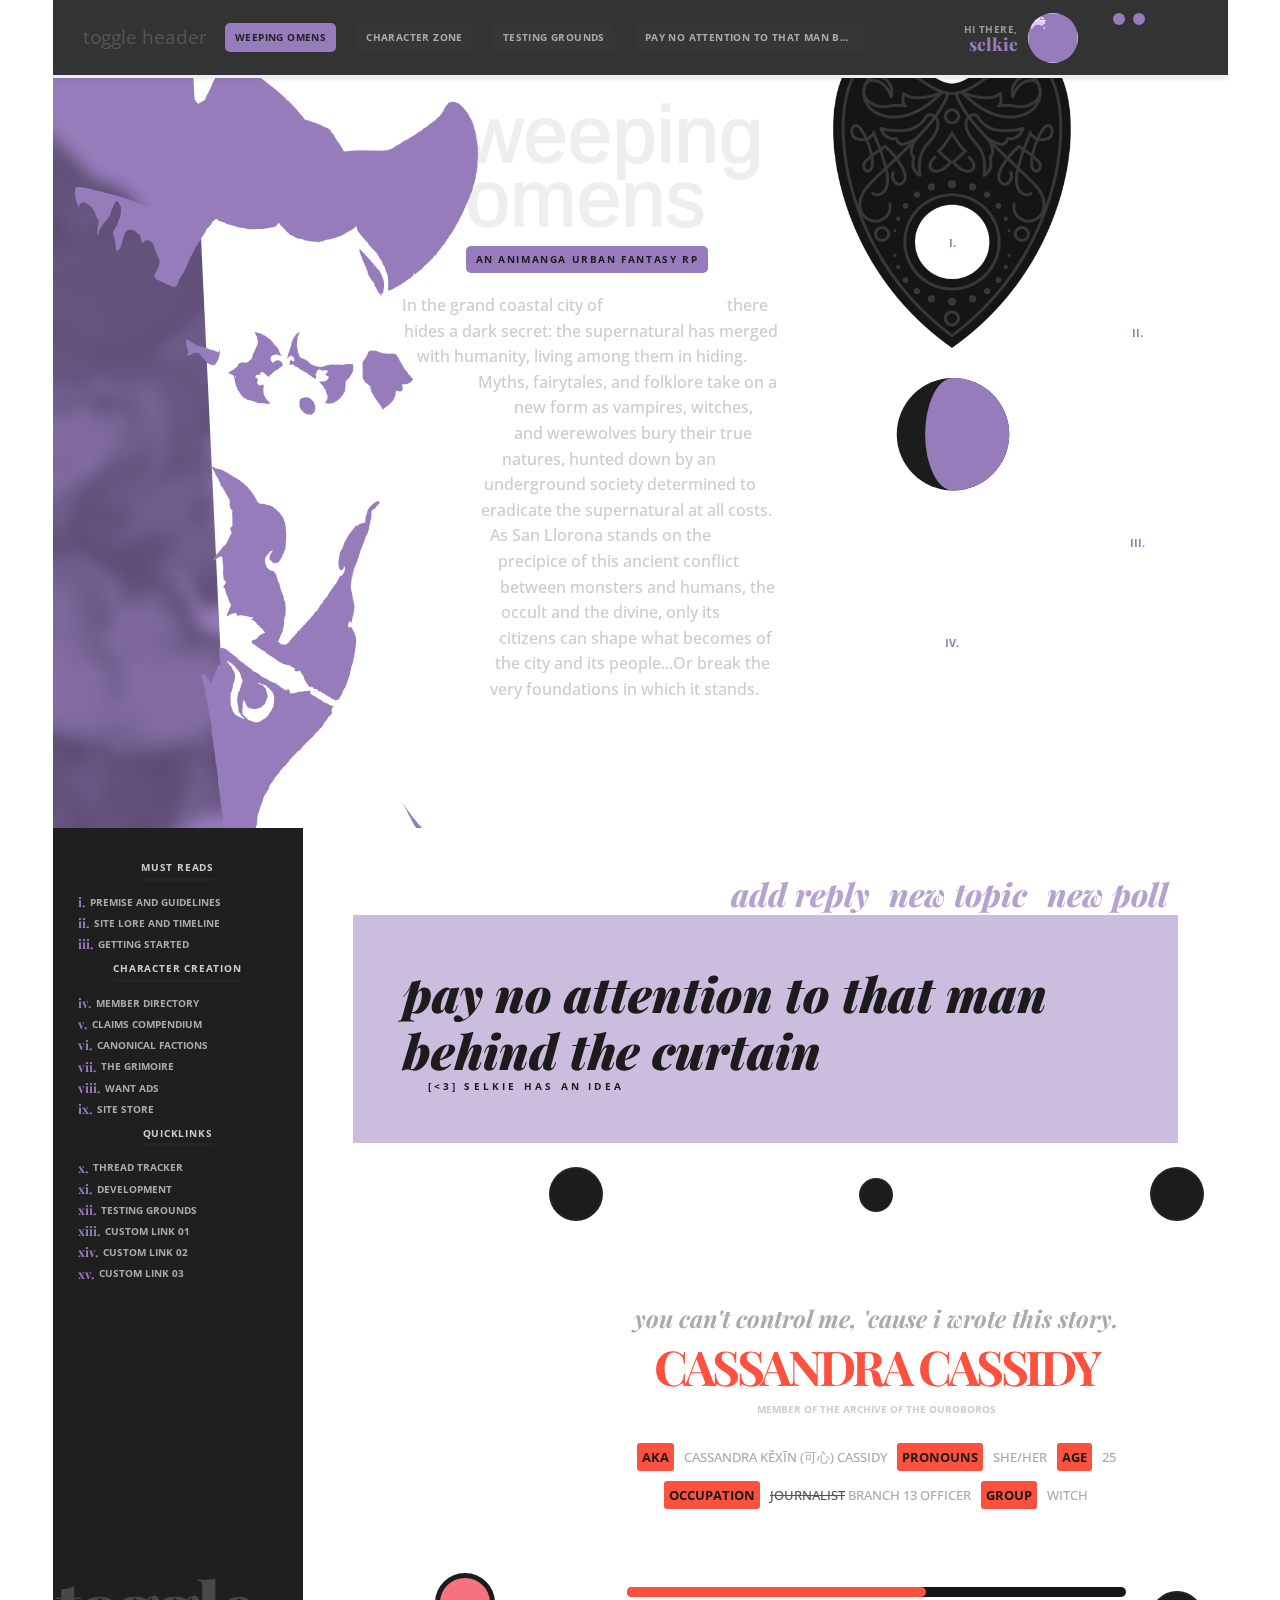
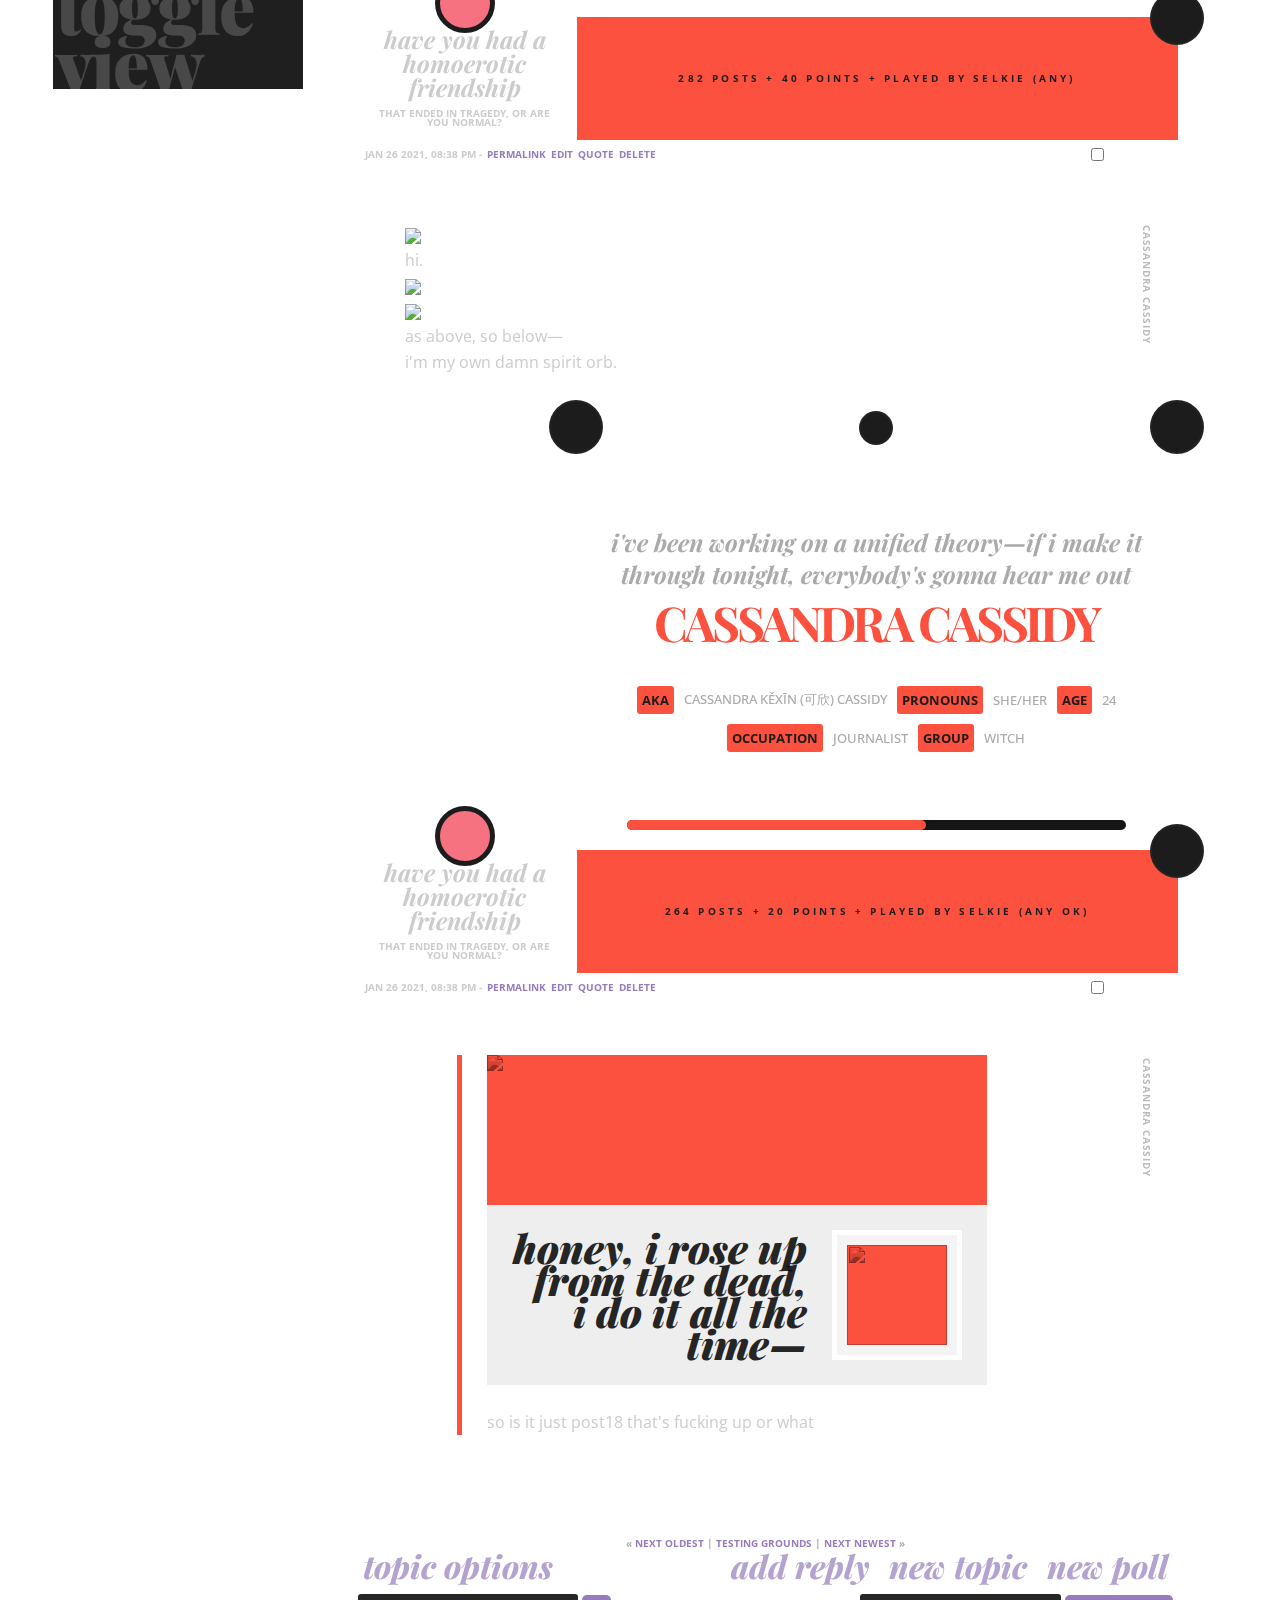
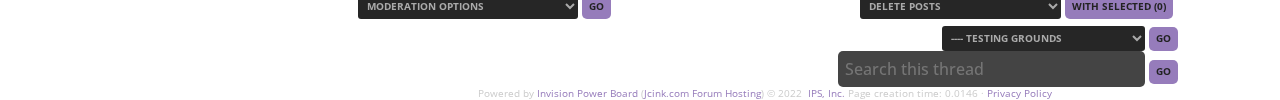
==== commit 0e90eb18: "Setup for new [post14]" ====
--- a/index.html
+++ b/index.html
@@ -450,98 +450,94 @@
     <div align="right" class="postlinksbar">
       <strong>	<a href="https://weepingomens.jcink.net/index.php?act=Post&amp;CODE=14&amp;f=33&amp;t=324">Attach New Poll</a> |&nbsp;<a href="https://weepingomens.jcink.net/index.php?act=Track&amp;f=33&amp;t=324">Track This Topic</a> | <a href="https://weepingomens.jcink.net/index.php?act=Forward&amp;f=33&amp;t=324">Email This Topic</a> | <a href="https://weepingomens.jcink.net/index.php?act=Print&amp;client=printer&amp;f=33&amp;t=324">Print This Topic</a></strong>
     </div>
-    <div class="post-row member-40 postid-1531 group-8" id="thread-post" style="--custom: #fd513f; --relationshipAccent: #F67280;">
-          <div class="user-name-contain">
-    <div class="font-icon cp cp-supernatural"></div>
-            <div class="threat-level threat-level-60">
-              <div class="threat-bar" style="width:60%"></div>
-            </div>
-            <div class="user-small-info group group-icon-8" title="Witches"></div>
-            <a href="/index.php?act=Search&amp;CODE=getalluser&amp;mid=40&amp;type=posts" class="user-small-info posts" title="view CASSANDRA CASSIDY's posts"></a>
-            <a href="/index.php?act=Search&amp;CODE=getalluser&amp;mid=40&amp;type=topics" class="user-small-info threads" title="view CASSANDRA CASSIDY's threads"></a>
-            <a href="/index.php?act=Msg&amp;CODE=04&amp;MID=20" class="user-small-info messages" title="pm selkie"></a>
-            <div class="user-quote">i've been working on a unified theory—if I make it through tonight, everybody's gonna hear me out</div>
-            <a href="/index.php?showuser=40" class="user-profile user-name"><span class="name">CASSANDRA CASSIDY</span></a>
-            <span class="user-position">member of the rising king</span>
-            <ul class="user-details">
-              <li class="ic"><em>aka</em> <span class="field">cassandra kěxīn (可欣) cassidy</span></li>
-              <li class="ic"><em>pronouns</em> <span class="field">she/her</span></li>
-              <li class="ic"><em>age</em> <span class="field">24</span></li>
-              <li class="ic"><em>occupation</em> <span class="field">journalist</span></li>
-              <li class="ic"><em>group</em> <span class="field">WITCH</span></li>
-              <li class="ooc"><em>limits</em> <span class="field">suicide &amp; homophobia (fine with a content warning!)</span></li>
-              <li class="ooc"><em>age</em> <span class="field">23</span></li>
-              <li class="ooc"><em>pronouns</em> <span class="field">any ok</span></li>
-              <li class="ooc"><em>timezone</em> <span class="field">gmt-6 (cst)</span></li>
-              <li class="ooc"><em>contact via</em> <span class="field">selkie#4576</span></li>
-            </ul>
-  
-          </div>
-          <div class="user-hover miniprof">
-            <a href="/index.php?showuser=40"><div class="hover-background img" style="background-image: url(https://i.ibb.co/w6xYy2x/image.png), url(https://files.jcink.net/uploads2/weepingomens/skin_stuff/default_hover.png);"></div></a>
-          </div>
-          <div class="relationship">
-            <div class="icon"><a href="https://weepingomens.jcink.net/index.php?showuser=12" title="florence ironwood"><div style="background-image: url();"></div></a></div>
-            <div class="line-1">have you had a homoerotic friendship</div>
-            <div class="line-2">that ended in tragedy, or are you normal?</div>
-          </div>
-          <div class="ooc-details user-name">
-            <span>264 posts + 20 points <span class="ic">+ played by selkie (any ok)</span></span>
-            <div class="big-image big-img" style="background-image: url(https://i.ibb.co/NLSdbdX/image.png);"></div>
-          </div>
-  <script>
-  if ( 'member' !== '—' && 'member' !== '' && `rising king` !== `—` ) {
-    document.querySelector('.postid-1531 .user-position').textContent = "member of the rising king";
-  }
-  
-  // i can't pull 'avatar' in post row and i'm not overhauling the grid.
-  avatarUrl = 'url(https://i.ibb.co/nc8BmMG/55b.png)';
-  
-  // if no relationship icon or accent
-  if ( '' === '' && '#F67280' === '' ) {
-    document.querySelector('.postid-1531 .relationship .icon').remove();
-  }
-  
-  // if no relationship lines
-  if ( `have you had a homoerotic friendship` === `` && `that ended in tragedy, or are you normal?` === `` ) {
-    document.querySelector('.postid-1531').classList.add('no-ship');
-    document.querySelector('.postid-1531 .relationship').remove();
-  }
-  
-  // if no big image ...
-  if ( `https://i.ibb.co/NLSdbdX/image.png` === `` ) {
-    document.querySelector('.postid-1531 .big-image').classList.add('no-big-image');
-  }
-  </script>
-  
-  <div class="post-proper">
-            <div class="user-icon">
-              <div class="contain"><div class="img square-avi" style="background-image: url(&quot;https://i.ibb.co/nc8BmMG/55b.png&quot;);"></div>
-              <span><a href="/index.php?showuser=40">CASSANDRA CASSIDY</a></span></div>
-            </div>
-            <div class="permalink">Jan 26 2021, 06:54 PM - <a name="entry1531" href="https://weepingomens.jcink.net/index.php?showtopic=324&amp;view=findpost&amp;p=1531">PERMALINK</a> <a href="javascript:void(0);" onclick="SKIFS.quickEdit.edit('33','324','1531')"><span class="button-small">Edit</span></a> <a href="https://weepingomens.jcink.net/index.php?act=Post&amp;CODE=06&amp;f=33&amp;t=324&amp;p=1531"><span class="button-small">Quote</span></a>  <span class="mod-checkbox"></span></div>
-            <div class="post-container">
-  <div id="pid_1531"><!-- THE POST 1531 -->
-    <div class="postcolor">
-      <div class="omens-post-template omens-post-13b">
-        <div class="post-image-2"><img src="https://i.ibb.co/RT4VmKf/19.png"></div>
-        <div class="lyric-1">thought i'd simmer down as i got older--</div>
-          <div class="post-body">
-            <div class="post-icon"><img src="https://i.ibb.co/b39VfvV/59b.png"></div> Lorem ipsum dolor sit amet, <b>consectetur adipiscing elit.</b> <span>Etiam</span> <i>lacinia tempor felis eget pulvinar</i>. <u>Nunc ultricies auctor augue nec dapibus.</u> Nullam consequat felis id metus interdum rutrum. Nullam sit amet eros dictum, mattis turpis in, laoreet dui. Nam eu sapien eget risus fringilla condimentum. Pellentesque eget felis metus. Suspendisse dapibus erat ligula, sed euismod dolor venenatis id. Suspendisse id urna id justo tincidunt malesuada. Maecenas nec odio est. Nam nec nibh convallis, vehicula ante ut, vestibulum sem. Integer velit leo, pulvinar eu elit et, vehicula feugiat ante. Donec quis nibh at est rutrum ullamcorper quis eget arcu. Sed eu commodo sem, vel viverra tellus. Ut a ornare justo, sit amet porta erat. Aliquam sed sem nec ex convallis cursus quis vel purus. Morbi quis purus id lorem ultricies condimentum sit amet quis odio. Fusce fringilla, erat ac volutpat faucibus, augue elit tincidunt magna, sit amet consectetur est justo eget nunc. Fusce accumsan at ex sed laoreet. Etiam eu ornare justo. Duis mollis lacus ac hendrerit pretium. Morbi ac massa dignissim, ullamcorper nunc et, placerat felis. Vivamus ac sagittis augue, nec viverra ante. Quisque a aliquet quam. Vivamus in est malesuada, porttitor augue nec, ullamcorper odio. Ut a ipsum ac dolor pretium ornare.
-<br><br>    
-            Integer dapibus lorem non iaculis sagittis. Duis non tincidunt augue, ut tristique augue. Nulla porta justo vitae lacus auctor dapibus. Duis lacinia risus a sapien cursus imperdiet. Lorem ipsum dolor sit amet, consectetur adipiscing elit. Phasellus odio arcu, semper placerat risus vel, accumsan maximus orci. Pellentesque habitant morbi tristique senectus et netus et malesuada fames ac turpis egestas.
-          <tagged>
-            <a href="index.php?showuser=20" rel="nofollow" alt="profile link" class="user-tagged mgroup-12">selkie</a>
-            <a href="index.php?showuser=20" rel="nofollow" alt="profile link" class="user-tagged mgroup-12">selkie</a>
-          </tagged>
-          </div>
-          <div class="lyric-2">can't shake the devil sitting on my shoulder.</div>
-          <div class="post-font-icon cp cp-supernatural"></div>
+    <div class="post-row member-40 postid-1549 group-8" id="thread-post" style="--custom: #fd513f; --relationshipAccent: #F67280;">
+      <div class="user-name-contain">
+<div class="font-icon cp cp-supernatural"></div>
+        <div class="threat-level threat-level-60">
+          <div class="threat-bar" style="width:60%"></div>
         </div>
-    </div><!-- THE POST -->
-  </div>           </div>
-          </div>
+        <div class="user-small-info group group-icon-8" title="Witches"></div>
+        <a href="/index.php?act=Search&amp;CODE=getalluser&amp;mid=40&amp;type=posts" class="user-small-info posts" title="view CASSANDRA CASSIDY's posts"></a>
+        <a href="/index.php?act=Search&amp;CODE=getalluser&amp;mid=40&amp;type=topics" class="user-small-info threads" title="view CASSANDRA CASSIDY's threads"></a>
+        <a href="/index.php?act=Msg&amp;CODE=04&amp;MID=20" class="user-small-info messages" title="pm selkie"></a>
+        <div class="user-quote">you can't control me, 'cause i wrote this story.</div>
+        <a href="/index.php?showuser=40" class="user-profile user-name"><span class="name">CASSANDRA CASSIDY</span></a>
+        <span class="user-position">member of the archive of the ouroboros</span>
+        <ul class="user-details">
+          <li class="ic"><em>aka</em> <span class="field">cassandra kěxīn (可心) cassidy</span></li>
+          <li class="ic"><em>pronouns</em> <span class="field">she/her</span></li>
+          <li class="ic"><em>age</em> <span class="field">25</span></li>
+          <li class="ic"><em>occupation</em> <span class="field"><strike>journalist</strike> branch 13 officer</span></li>
+          <li class="ic"><em>group</em> <span class="field">WITCH</span></li>
+          <li class="ooc"><em>limits</em> <span class="field">suicide &amp; homophobia (fine with a content warning!)</span></li>
+          <li class="ooc"><em>age</em> <span class="field">23</span></li>
+          <li class="ooc"><em>pronouns</em> <span class="field">any</span></li>
+          <li class="ooc"><em>timezone</em> <span class="field">gmt-6 (cst)</span></li>
+          <li class="ooc"><em>contact via</em> <span class="field">selkie_verb</span></li>
+        </ul>
+
+      </div>
+      <div class="user-hover miniprof forum-33">
+        <a href="/index.php?showuser=40"><div class="hover-background img" style="background-image: url(https://i.ibb.co/bzYLrTv/image.png), url(https://files.jcink.net/uploads2/weepingomens/skin_stuff/default_hover.png);"></div></a>
+      </div>
+      <div class="relationship">
+        <div class="icon"><a href="https://weepingomens.jcink.net/index.php?showuser=12" title="florence ironwood"><div style="background-image: url(https://i.ibb.co/f9Yb0wS/image.png);"></div></a></div>
+        <div class="line-1">have you had a homoerotic friendship</div>
+        <div class="line-2">that ended in tragedy, or are you normal?</div>
+      </div>
+      <div class="ooc-details user-name">
+        <span>282 posts + 40 points <span class="ic">+ played by selkie (any)</span></span>
+        <div class="big-image big-img" style="background-image: url(https://i.ibb.co/gt24ms6/image.png);"></div>
+      </div>
+<script>
+if ( 'member' !== '—' && 'member' !== '' && `archive of the ouroboros` !== `—` ) {
+document.querySelector('.postid-1549 .user-position').textContent = "member of the archive of the ouroboros";
+}
+
+// i can't pull 'avatar' in post row and i'm not overhauling the grid.
+avatarUrl = 'url(https://i.ibb.co/ynCJQHc/image.png)';
+
+// if no relationship icon or accent
+if ( 'https://i.ibb.co/f9Yb0wS/image.png' === '' && '#F67280' === '' ) {
+document.querySelector('.postid-1549 .relationship .icon').remove();
+}
+
+// if no relationship lines
+if ( `have you had a homoerotic friendship` === `` && `that ended in tragedy, or are you normal?` === `` ) {
+document.querySelector('.postid-1549').classList.add('no-ship');
+document.querySelector('.postid-1549 .relationship').remove();
+}
+
+// if no big image ...
+if ( `https://i.ibb.co/gt24ms6/image.png` === `` ) {
+document.querySelector('.postid-1549 .big-image').classList.add('no-big-image');
+}
+</script>
+<div class="post-proper">
+        <div class="user-icon">
+          <div class="contain"><div class="img square-avi" style="background-image: url(&quot;https://i.ibb.co/ynCJQHc/image.png&quot;);"></div>
+          <span><a href="/index.php?showuser=40">CASSANDRA CASSIDY</a></span></div>
+        </div>
+        <div class="permalink">Jan 26 2021, 08:38 PM - <a name="entry1549" href="https://weepingomens.jcink.net/index.php?showtopic=324&amp;view=findpost&amp;p=1549">PERMALINK</a> <a href="javascript:void(0);" onclick="SKIFS.quickEdit.edit('33','324','1549')"><span class="button-small">Edit</span></a> <a href="https://weepingomens.jcink.net/index.php?act=Post&amp;CODE=06&amp;f=33&amp;t=324&amp;p=1549"><span class="button-small">Quote</span></a> <a href="javascript:delete_post('https://weepingomens.jcink.net/index.php?act=Mod&amp;CODE=04&amp;f=33&amp;t=324&amp;p=1549&amp;st=0&amp;auth_key=267c49d879fa4618a35b4f2d43cccc8b')"><span class="button-small">Delete</span></a> <span class="mod-checkbox"><input type="checkbox" onclick="select_post(&quot;1549&quot;);" value="0"></span></div>
+        <div class="post-container">
+<div id="pid_1549"><!-- THE POST 1549 --><div class="postcolor">
+  <div class="omens-post-template omens-post-14b">
+    <div class="post-contain">
+      <div class="post-body">
+        <div class="post-icon"><img src="https://i.ibb.co/bb1KxpG/image.png"></div>hi.
+      </div>
+    </div>
+    <div class="post-image">
+      <div class="post-image-1"><img src="https://i.ibb.co/RCMbwdR/image.png"></div>
+      <div class="post-image-1"><img src="https://i.ibb.co/RCMbwdR/image.png"></div>
+    </div>
+    <div class="lyric-1">as above, so below—</div>
+    <div class="lyric-2">i'm my own damn spirit orb.</div>
   </div>
+</div><!-- THE POST --></div>
+        </div>
+      </div>
+</div>
   <script>
   $(function(){
       $('#pid_1531 cw-toggle').click(function() {
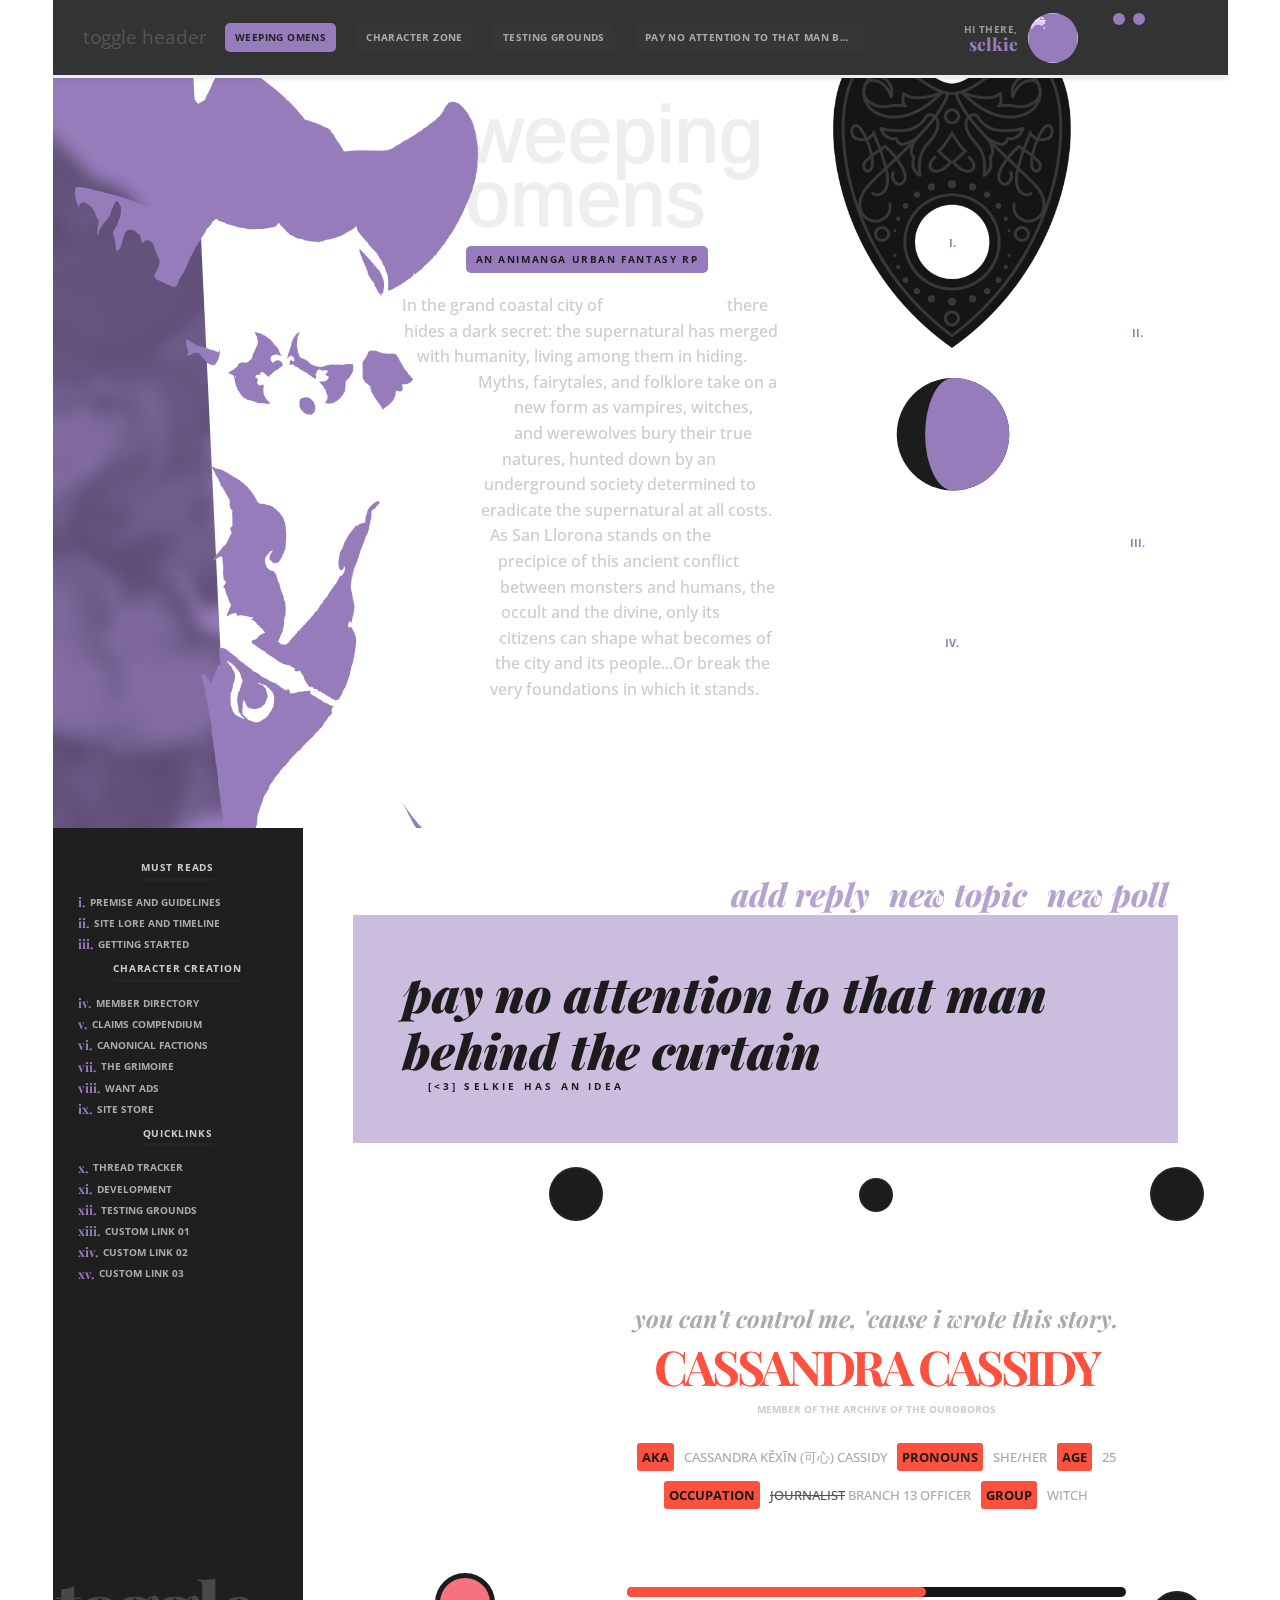
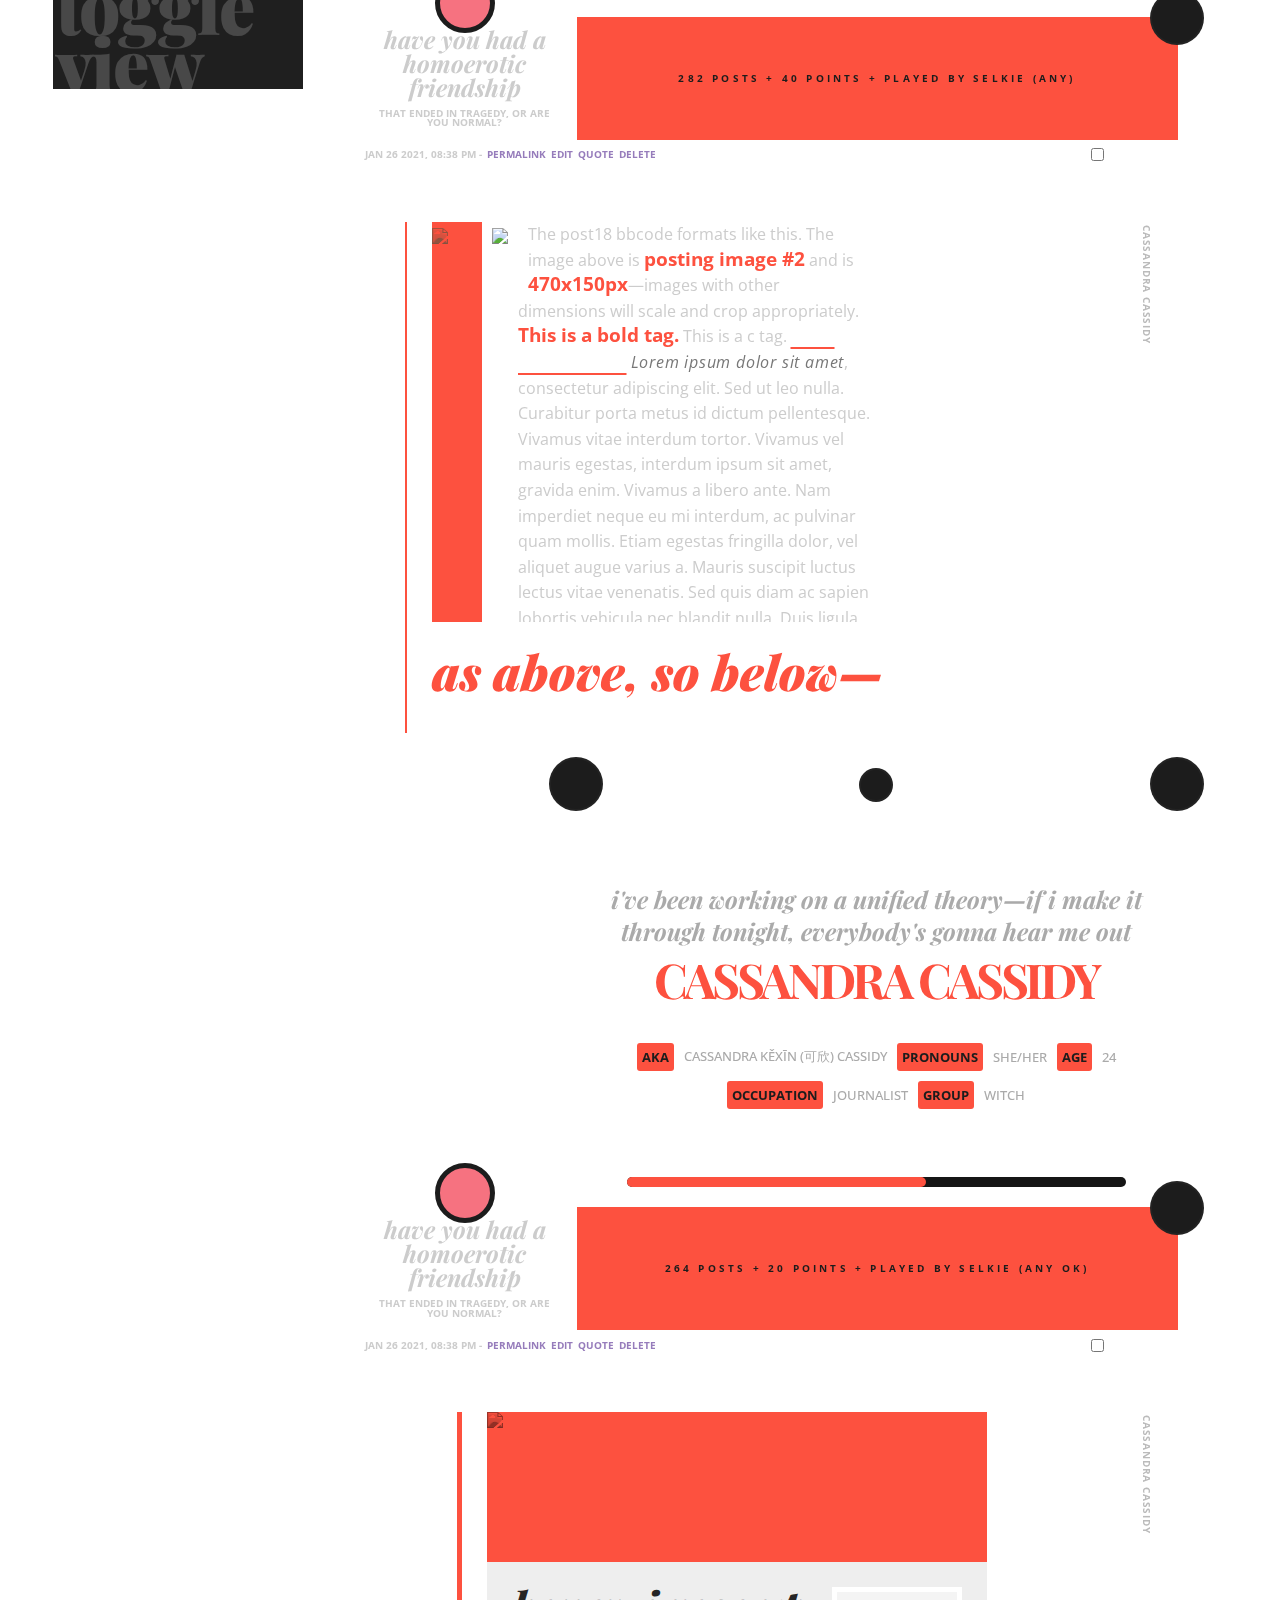
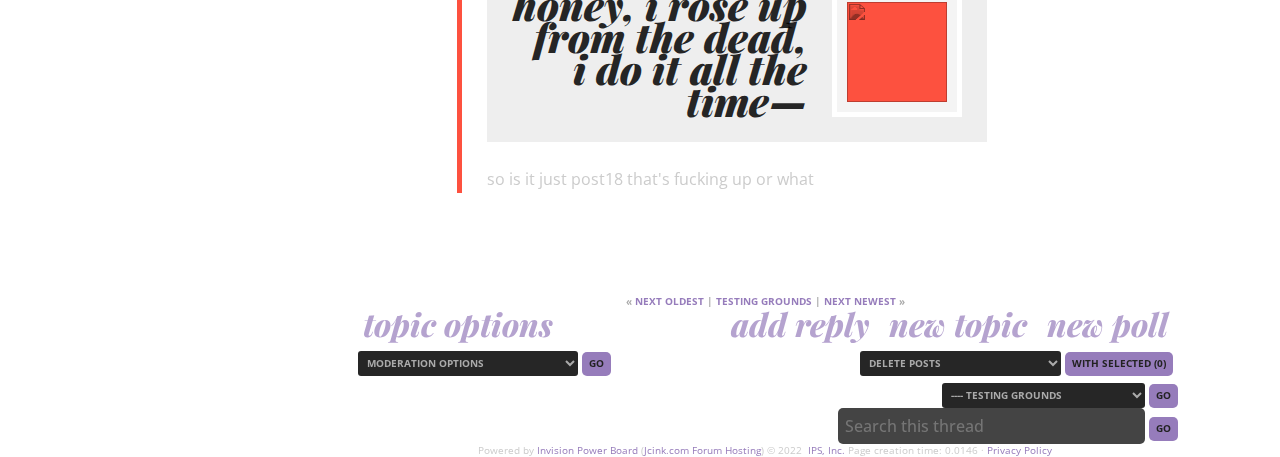
==== commit 6d7813da: "Add new [post14] template" ====
--- a/index.html
+++ b/index.html
@@ -522,14 +522,14 @@
         <div class="post-container">
 <div id="pid_1549"><!-- THE POST 1549 --><div class="postcolor">
   <div class="omens-post-template omens-post-14b">
-    <div class="post-contain">
-      <div class="post-body">
-        <div class="post-icon"><img src="https://i.ibb.co/bb1KxpG/image.png"></div>hi.
-      </div>
-    </div>
     <div class="post-image">
       <div class="post-image-1"><img src="https://i.ibb.co/RCMbwdR/image.png"></div>
       <div class="post-image-1"><img src="https://i.ibb.co/RCMbwdR/image.png"></div>
+    </div>
+    <div class="post-contain">
+      <div class="post-body">
+        <div class="post-font-icon cp cp-supernatural"></div>The post18 bbcode formats like this. The image above is <b>posting image #2</b> and is <b>470x150px</b>—images with other dimensions will scale and crop appropriately. <b>This is a bold tag.</b> <span>This is a c tag.</span> <u>U tags format like this.</u> <i>Lorem ipsum dolor sit amet</i>, consectetur adipiscing elit. Sed ut leo nulla. Curabitur porta metus id dictum pellentesque. Vivamus vitae interdum tortor. Vivamus vel mauris egestas, interdum ipsum sit amet, gravida enim. Vivamus a libero ante. Nam imperdiet neque eu mi interdum, ac pulvinar quam mollis. Etiam egestas fringilla dolor, vel aliquet augue varius a. Mauris suscipit luctus lectus vitae venenatis. Sed quis diam ac sapien lobortis vehicula nec blandit nulla. Duis ligula mauris, viverra id velit vitae, vestibulum tincidunt enim. Suspendisse potenti. Donec eget lorem ut tellus pharetra interdum a gravida est. Nunc vel magna at ex fringilla scelerisque mattis et felis. Fusce consequat ex sed est vestibulum, at malesuada est pretium.<br><br>Suspendisse ornare luctus elit sit amet porttitor. Duis vitae quam quis elit tempus viverra vel at nisi. Curabitur libero ipsum, fringilla ut posuere vitae, tempor eget eros. In efficitur diam id urna auctor euismod. Nulla vulputate mi at cursus convallis. Ut et sem nec sem convallis rhoncus fringilla ut nisl. Aliquam justo nulla, vulputate at mauris vel, commodo pulvinar mauris. Integer porta nisi vel risus suscipit dapibus. Vestibulum vehicula, magna pulvinar pretium convallis, dolor ligula egestas orci, auctor lacinia elit libero et leo. Quisque lectus orci, pellentesque id pulvinar suscipit, malesuada vitae nibh.<br><br>Sed efficitur, erat in finibus finibus, odio nunc luctus tellus, ac posuere enim felis nec elit. Mauris neque magna, malesuada in laoreet quis, gravida sit amet libero. Sed et risus sed ex mattis pulvinar. Cras semper id ipsum sed tempor. Sed lacinia lectus eu.<tagged><a href="index.php?showuser=20" rel="nofollow" alt="profile link" class="user-tagged mgroup-12">selkie</a> <a href="index.php?showuser=20" rel="nofollow" alt="profile link" class="user-tagged mgroup-12">selkie</a></tagged>
+      </div>
     </div>
     <div class="lyric-1">as above, so below—</div>
     <div class="lyric-2">i'm my own damn spirit orb.</div>
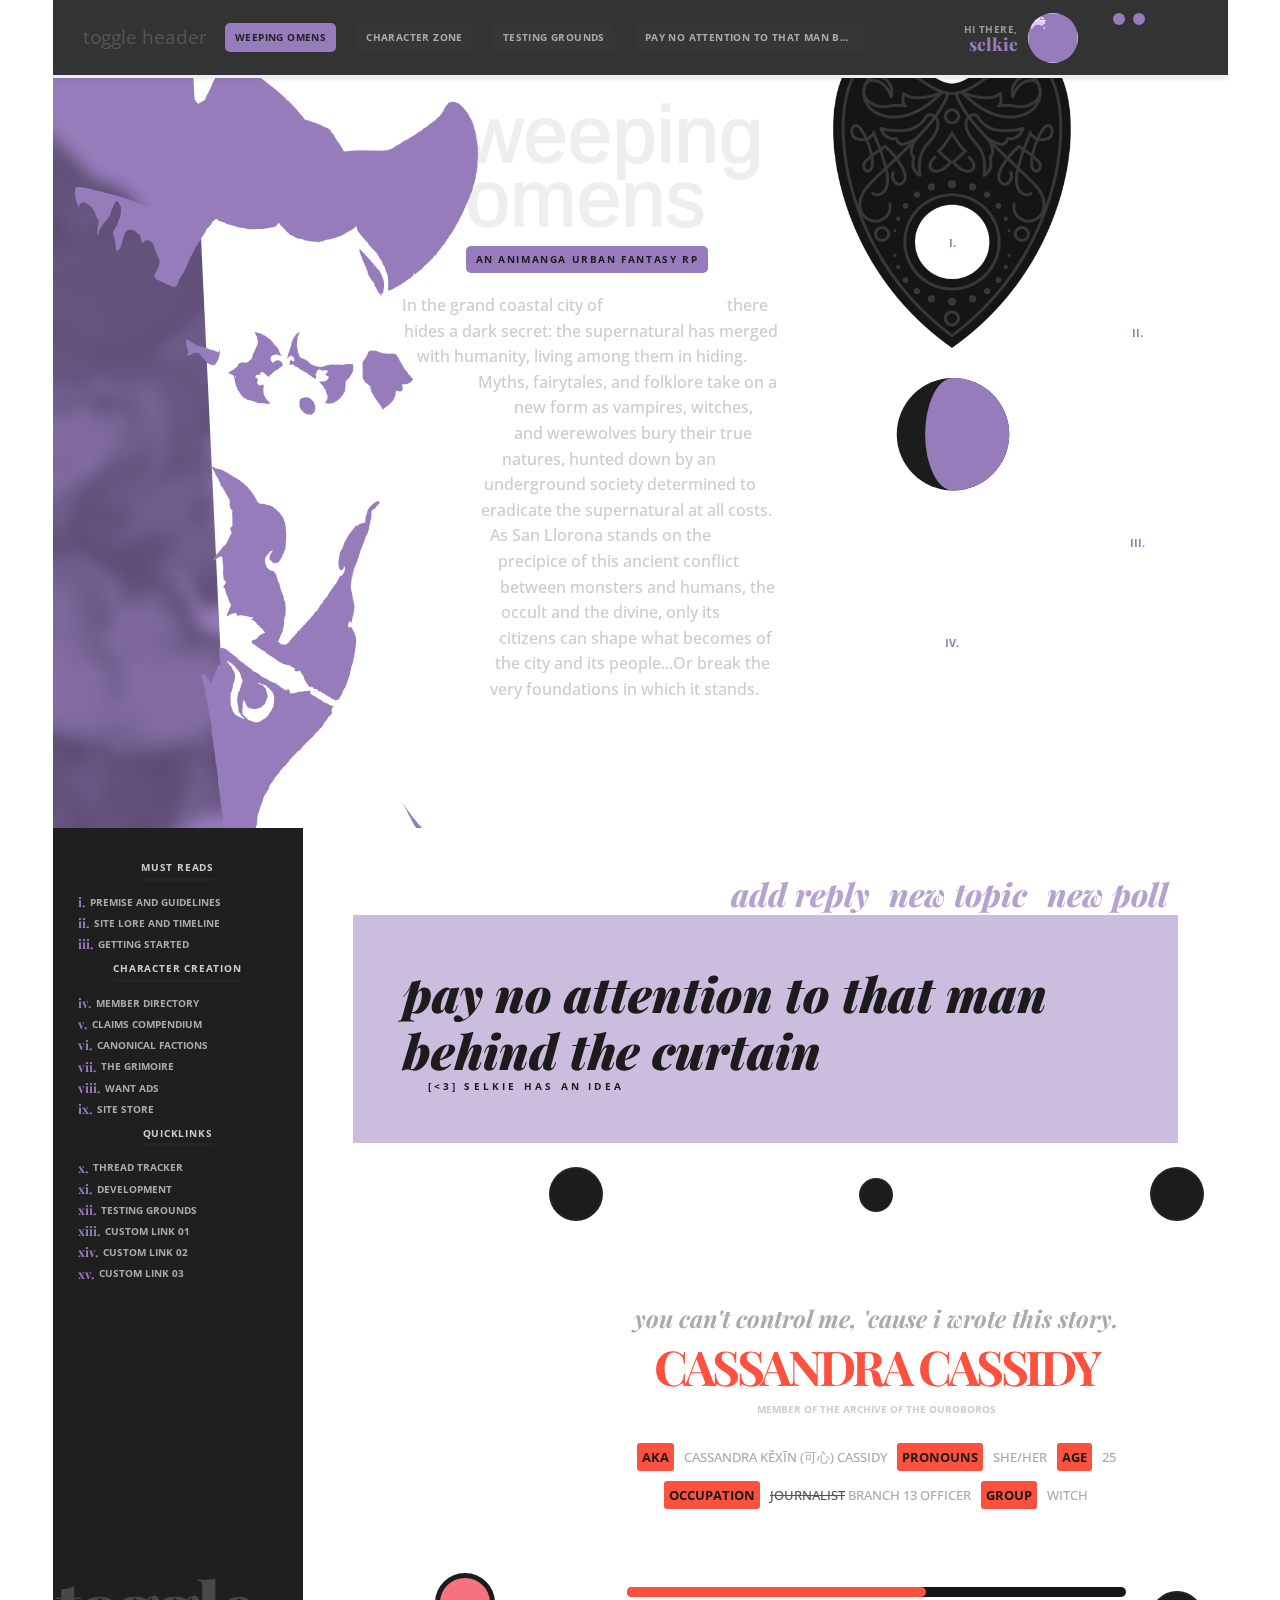
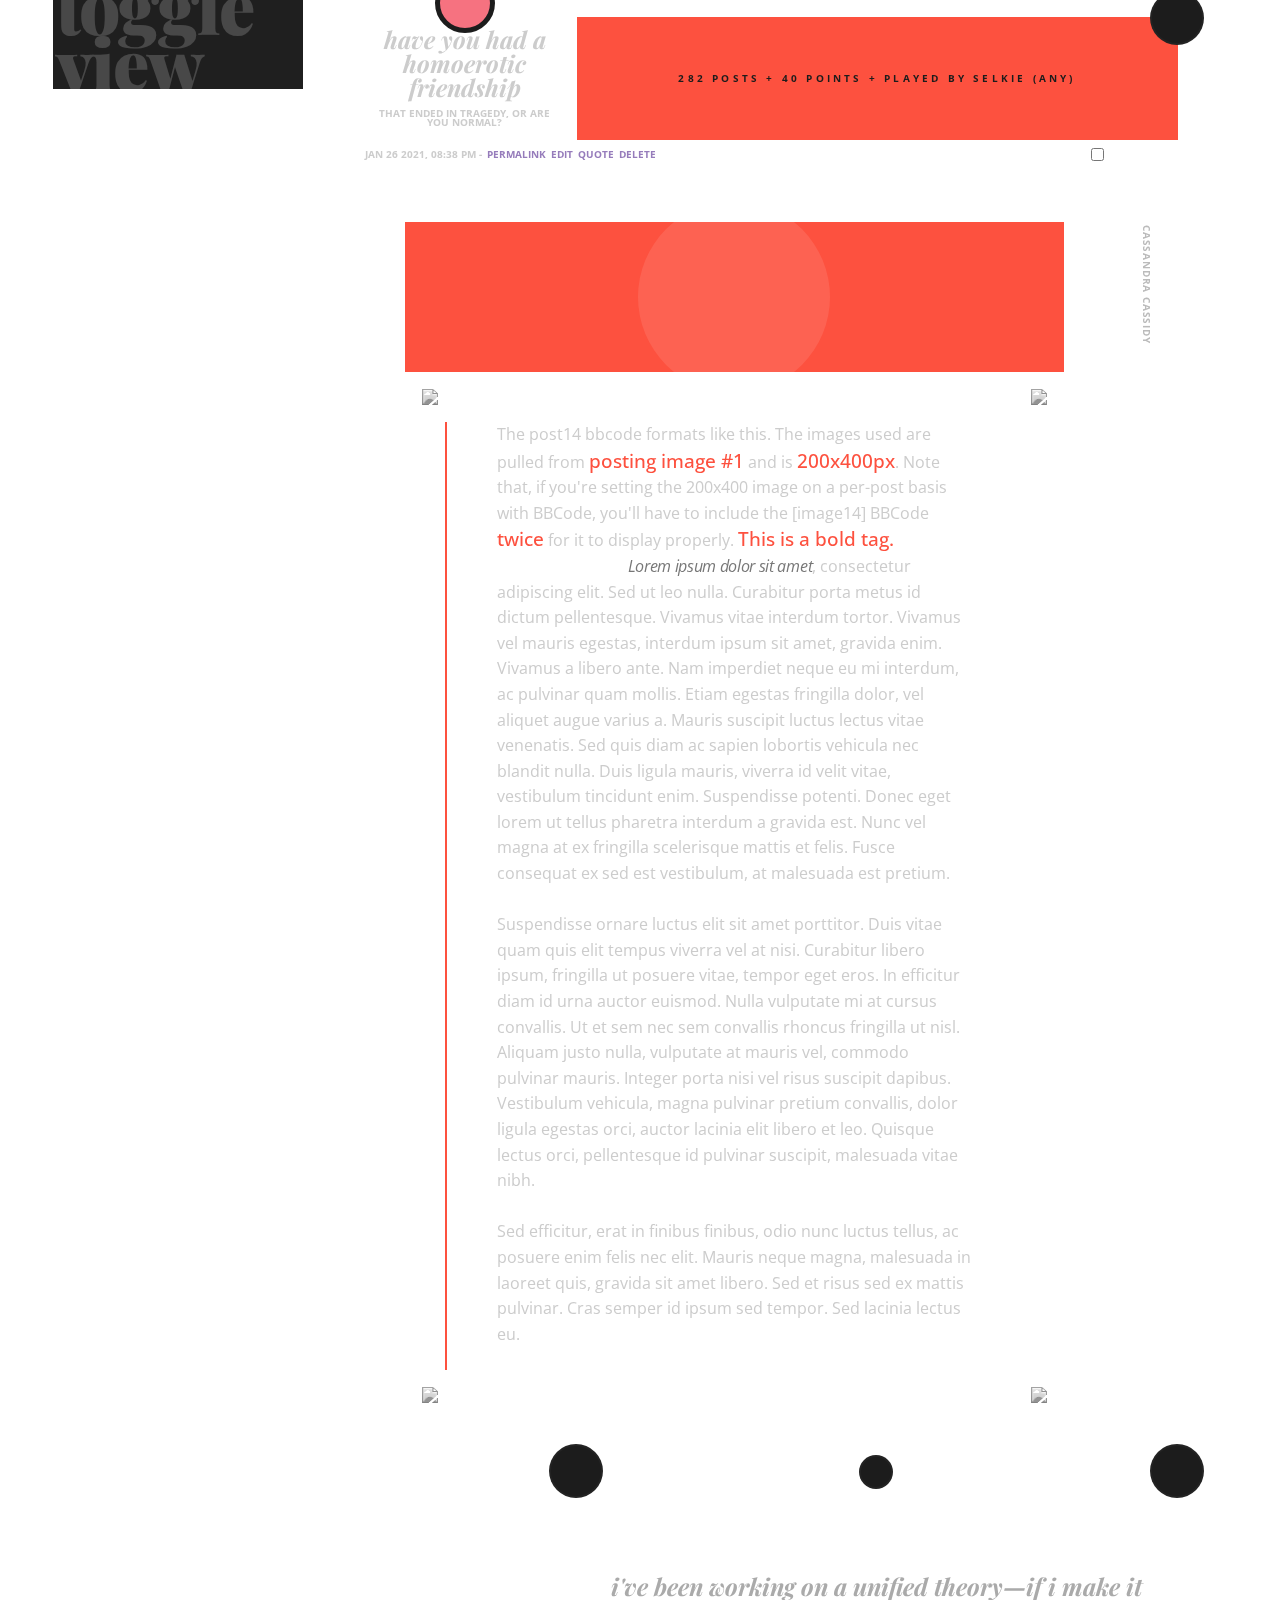
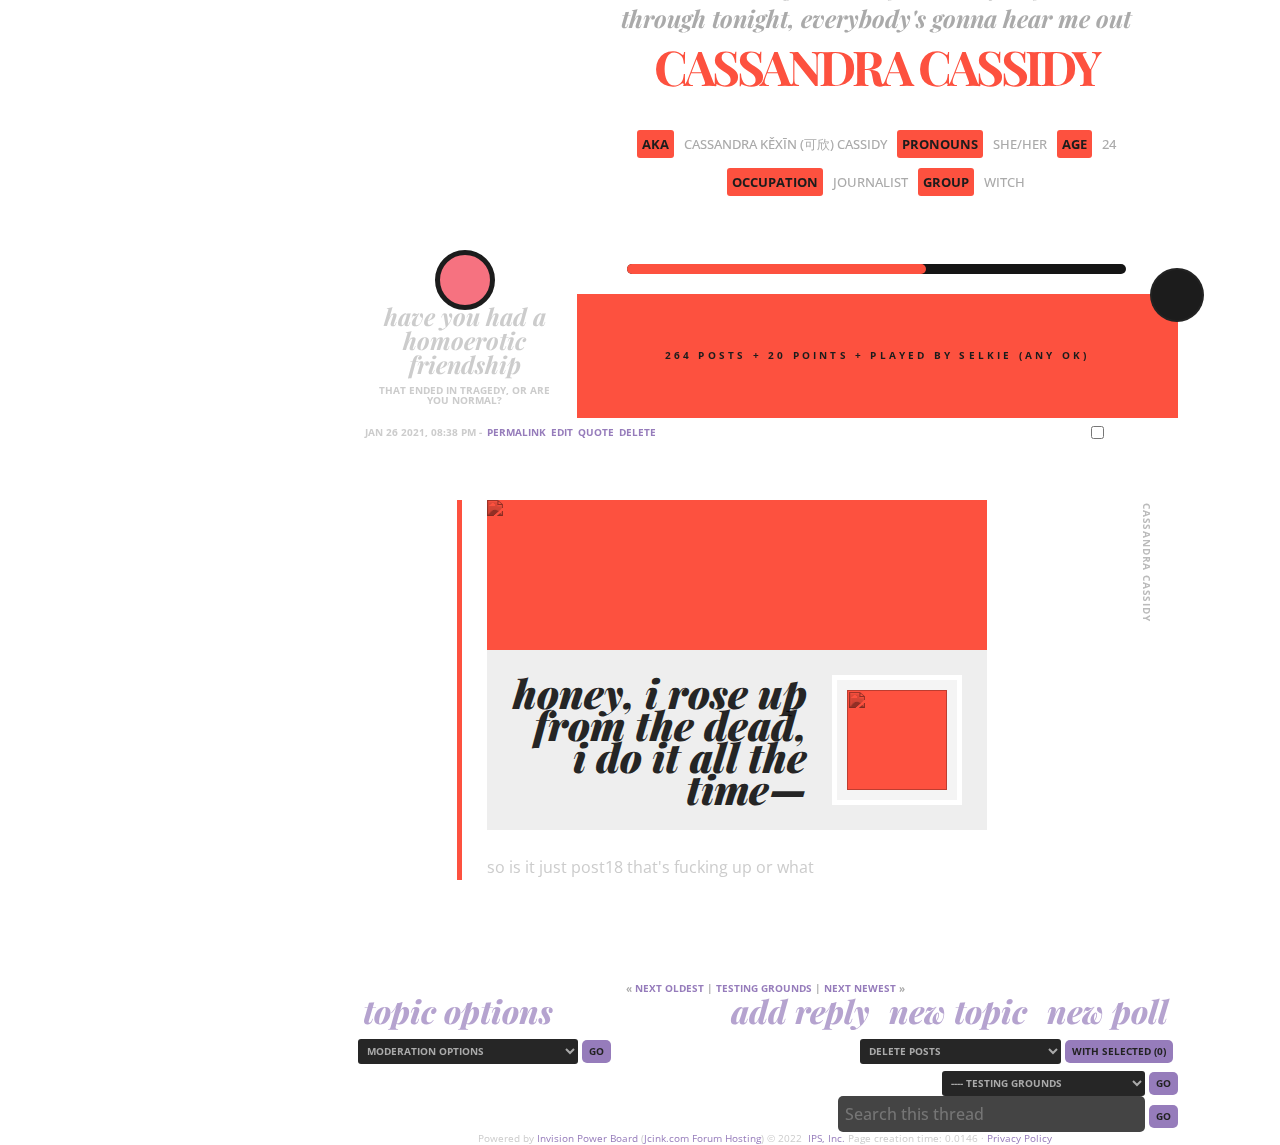
==== commit 9ff7ad8a: "Add [post15b] template" ====
--- a/index.html
+++ b/index.html
@@ -521,18 +521,15 @@
         <div class="permalink">Jan 26 2021, 08:38 PM - <a name="entry1549" href="https://weepingomens.jcink.net/index.php?showtopic=324&amp;view=findpost&amp;p=1549">PERMALINK</a> <a href="javascript:void(0);" onclick="SKIFS.quickEdit.edit('33','324','1549')"><span class="button-small">Edit</span></a> <a href="https://weepingomens.jcink.net/index.php?act=Post&amp;CODE=06&amp;f=33&amp;t=324&amp;p=1549"><span class="button-small">Quote</span></a> <a href="javascript:delete_post('https://weepingomens.jcink.net/index.php?act=Mod&amp;CODE=04&amp;f=33&amp;t=324&amp;p=1549&amp;st=0&amp;auth_key=267c49d879fa4618a35b4f2d43cccc8b')"><span class="button-small">Delete</span></a> <span class="mod-checkbox"><input type="checkbox" onclick="select_post(&quot;1549&quot;);" value="0"></span></div>
         <div class="post-container">
 <div id="pid_1549"><!-- THE POST 1549 --><div class="postcolor">
-  <div class="omens-post-template omens-post-14b">
-    <div class="post-image">
-      <div class="post-image-1"><img src="https://i.ibb.co/RCMbwdR/image.png"></div>
-      <div class="post-image-1"><img src="https://i.ibb.co/RCMbwdR/image.png"></div>
-    </div>
-    <div class="post-contain">
-      <div class="post-body">
-        <div class="post-font-icon cp cp-supernatural"></div>The post18 bbcode formats like this. The image above is <b>posting image #2</b> and is <b>470x150px</b>—images with other dimensions will scale and crop appropriately. <b>This is a bold tag.</b> <span>This is a c tag.</span> <u>U tags format like this.</u> <i>Lorem ipsum dolor sit amet</i>, consectetur adipiscing elit. Sed ut leo nulla. Curabitur porta metus id dictum pellentesque. Vivamus vitae interdum tortor. Vivamus vel mauris egestas, interdum ipsum sit amet, gravida enim. Vivamus a libero ante. Nam imperdiet neque eu mi interdum, ac pulvinar quam mollis. Etiam egestas fringilla dolor, vel aliquet augue varius a. Mauris suscipit luctus lectus vitae venenatis. Sed quis diam ac sapien lobortis vehicula nec blandit nulla. Duis ligula mauris, viverra id velit vitae, vestibulum tincidunt enim. Suspendisse potenti. Donec eget lorem ut tellus pharetra interdum a gravida est. Nunc vel magna at ex fringilla scelerisque mattis et felis. Fusce consequat ex sed est vestibulum, at malesuada est pretium.<br><br>Suspendisse ornare luctus elit sit amet porttitor. Duis vitae quam quis elit tempus viverra vel at nisi. Curabitur libero ipsum, fringilla ut posuere vitae, tempor eget eros. In efficitur diam id urna auctor euismod. Nulla vulputate mi at cursus convallis. Ut et sem nec sem convallis rhoncus fringilla ut nisl. Aliquam justo nulla, vulputate at mauris vel, commodo pulvinar mauris. Integer porta nisi vel risus suscipit dapibus. Vestibulum vehicula, magna pulvinar pretium convallis, dolor ligula egestas orci, auctor lacinia elit libero et leo. Quisque lectus orci, pellentesque id pulvinar suscipit, malesuada vitae nibh.<br><br>Sed efficitur, erat in finibus finibus, odio nunc luctus tellus, ac posuere enim felis nec elit. Mauris neque magna, malesuada in laoreet quis, gravida sit amet libero. Sed et risus sed ex mattis pulvinar. Cras semper id ipsum sed tempor. Sed lacinia lectus eu.<tagged><a href="index.php?showuser=20" rel="nofollow" alt="profile link" class="user-tagged mgroup-12">selkie</a> <a href="index.php?showuser=20" rel="nofollow" alt="profile link" class="user-tagged mgroup-12">selkie</a></tagged>
-      </div>
-    </div>
-    <div class="lyric-1">as above, so below—</div>
+  <div class="omens-post-template omens-post-15b">
+    <div class="post-image-2"><img src="https://i.ibb.co/gPfWRMC/image.png"><div class="post-font-icon cp cp-supernatural"></div></div>
+    <div class="lyric-icon-contain"><div class="post-icon"><img src="https://i.ibb.co/bb1KxpG/image.png"></div>
+      <div class="lyric-1">as above, so below—</div>
+      <div class="post-icon"><img src="https://i.ibb.co/bb1KxpG/image.png"></div></div>
+    <div class="post-body">The post14 bbcode formats like this. The images used are pulled from <b>posting image #1</b> and is <b>200x400px</b>. Note that, if you're setting the 200x400 image on a per-post basis with BBCode, you'll have to include the [image14] BBCode <b>twice</b> for it to display properly. <b>This is a bold tag.</b> <u>U tags format like this.</u> <i>Lorem ipsum dolor sit amet</i>, consectetur adipiscing elit. Sed ut leo nulla. Curabitur porta metus id dictum pellentesque. Vivamus vitae interdum tortor. Vivamus vel mauris egestas, interdum ipsum sit amet, gravida enim. Vivamus a libero ante. Nam imperdiet neque eu mi interdum, ac pulvinar quam mollis. Etiam egestas fringilla dolor, vel aliquet augue varius a. Mauris suscipit luctus lectus vitae venenatis. Sed quis diam ac sapien lobortis vehicula nec blandit nulla. Duis ligula mauris, viverra id velit vitae, vestibulum tincidunt enim. Suspendisse potenti. Donec eget lorem ut tellus pharetra interdum a gravida est. Nunc vel magna at ex fringilla scelerisque mattis et felis. Fusce consequat ex sed est vestibulum, at malesuada est pretium.<br><br>Suspendisse ornare luctus elit sit amet porttitor. Duis vitae quam quis elit tempus viverra vel at nisi. Curabitur libero ipsum, fringilla ut posuere vitae, tempor eget eros. In efficitur diam id urna auctor euismod. Nulla vulputate mi at cursus convallis. Ut et sem nec sem convallis rhoncus fringilla ut nisl. Aliquam justo nulla, vulputate at mauris vel, commodo pulvinar mauris. Integer porta nisi vel risus suscipit dapibus. Vestibulum vehicula, magna pulvinar pretium convallis, dolor ligula egestas orci, auctor lacinia elit libero et leo. Quisque lectus orci, pellentesque id pulvinar suscipit, malesuada vitae nibh.<br><br>Sed efficitur, erat in finibus finibus, odio nunc luctus tellus, ac posuere enim felis nec elit. Mauris neque magna, malesuada in laoreet quis, gravida sit amet libero. Sed et risus sed ex mattis pulvinar. Cras semper id ipsum sed tempor. Sed lacinia lectus eu. <tagged><a href="index.php?showuser=20" rel="nofollow" alt="profile link" class="user-tagged mgroup-6">selkie</a><a href="index.php?showuser=20" rel="nofollow" alt="profile link" class="user-tagged mgroup-6">selkie</a></tagged></div>
+    <div class="lyric-icon-contain"><div class="post-icon"><img src="https://i.ibb.co/bb1KxpG/image.png"></div>
     <div class="lyric-2">i'm my own damn spirit orb.</div>
+    <div class="post-icon"><img src="https://i.ibb.co/bb1KxpG/image.png"></div></div>
   </div>
 </div><!-- THE POST --></div>
         </div>
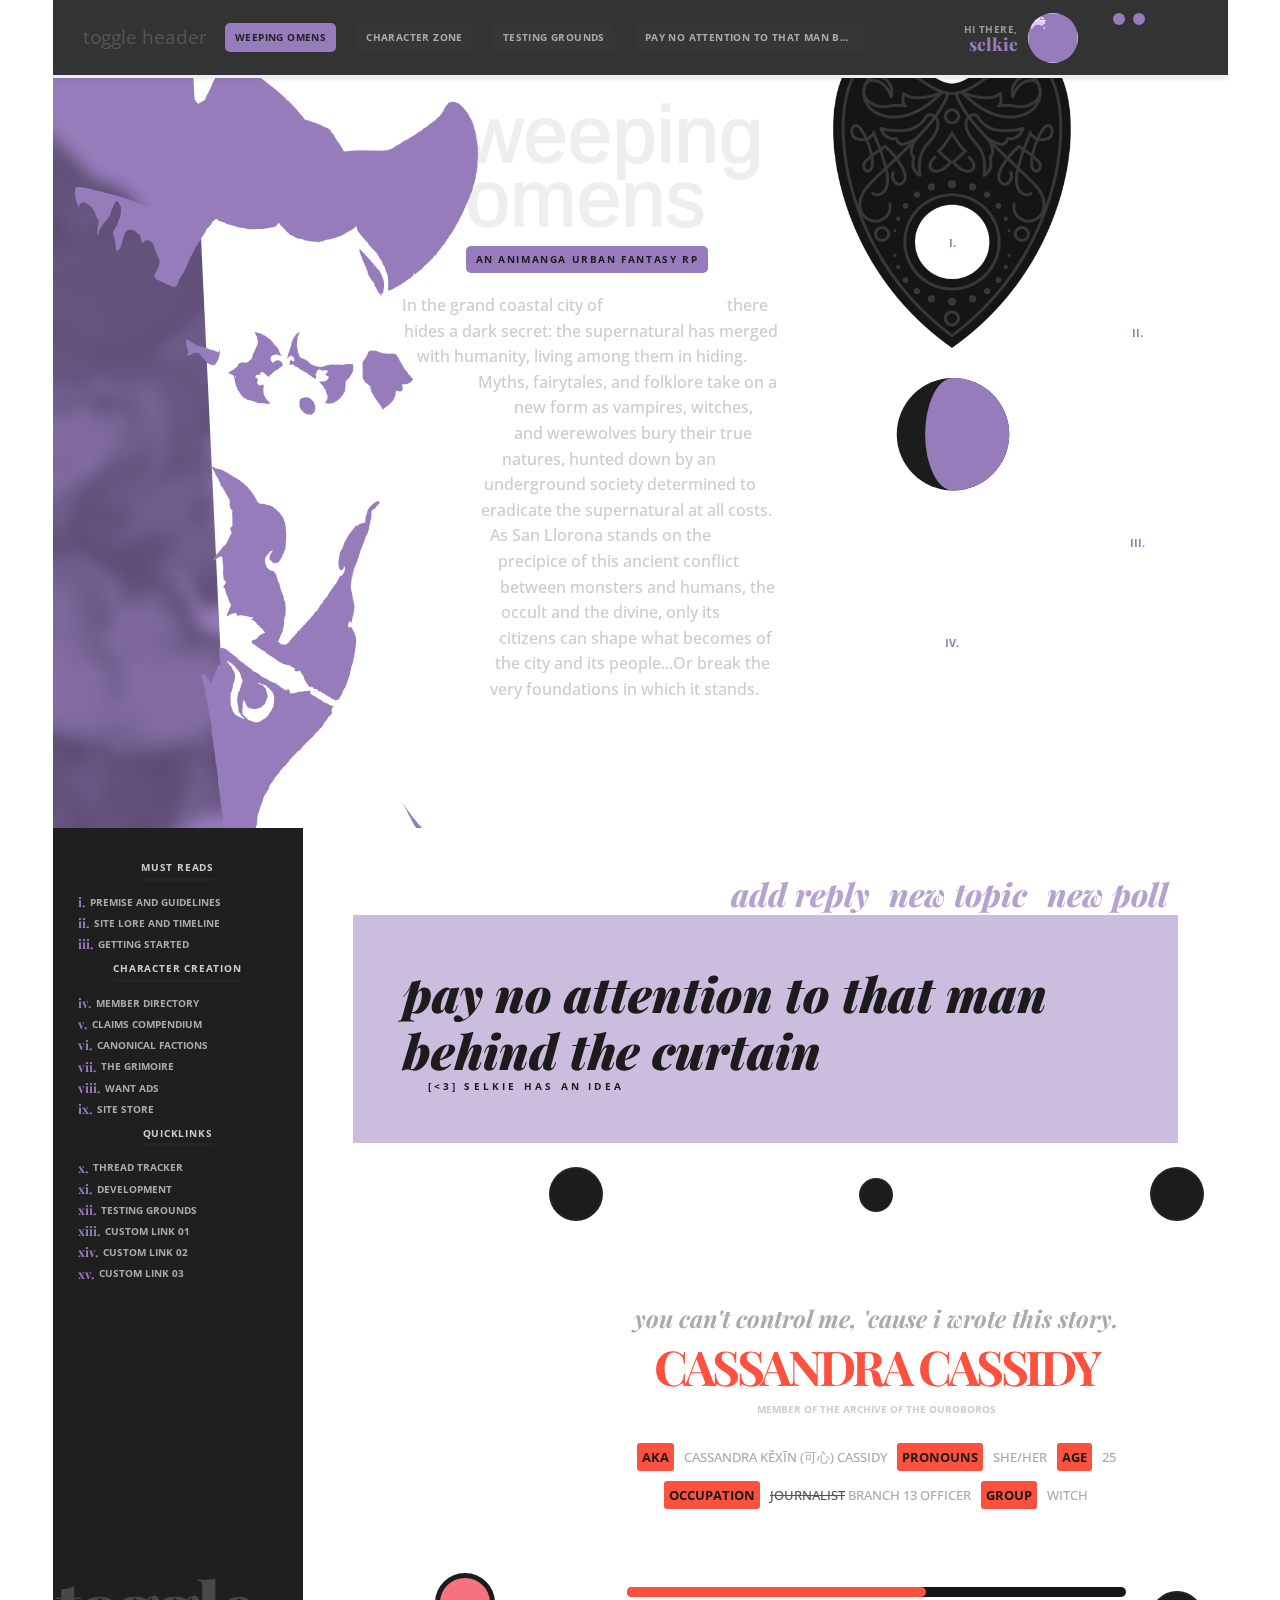
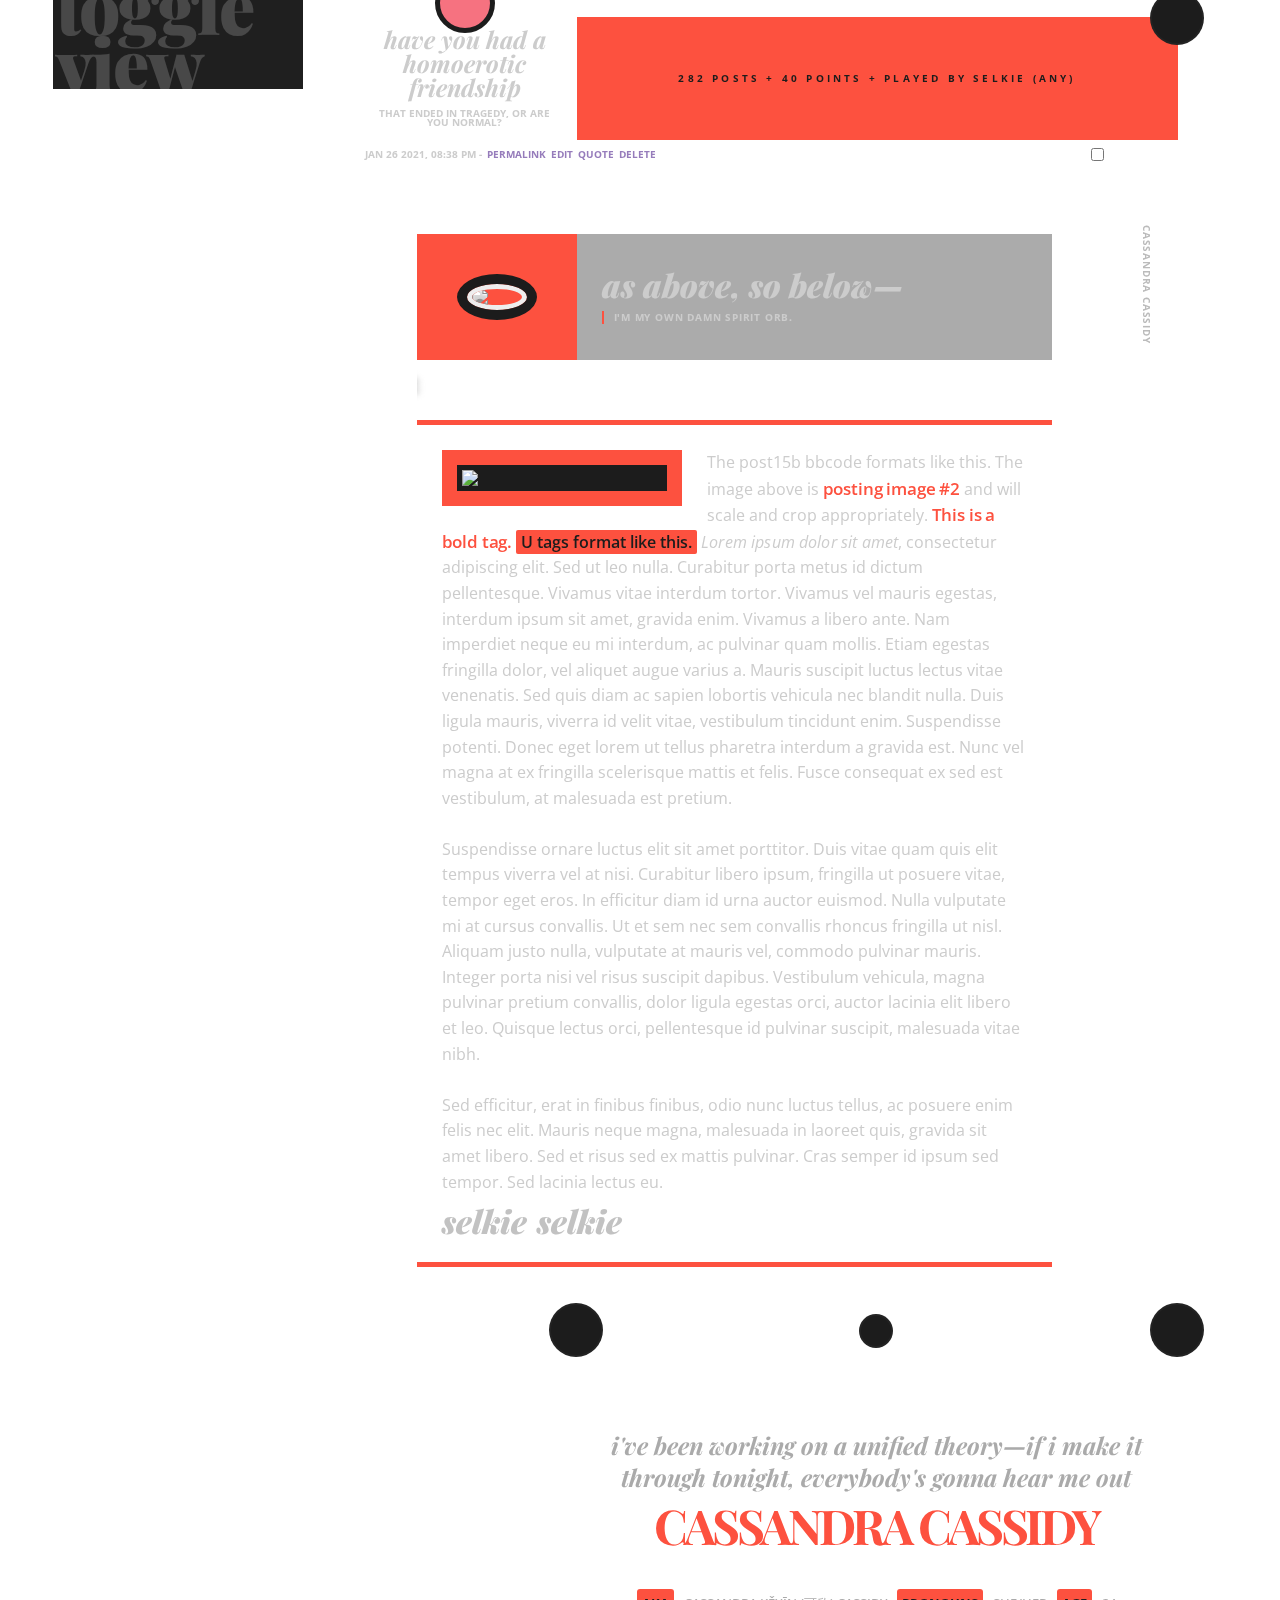
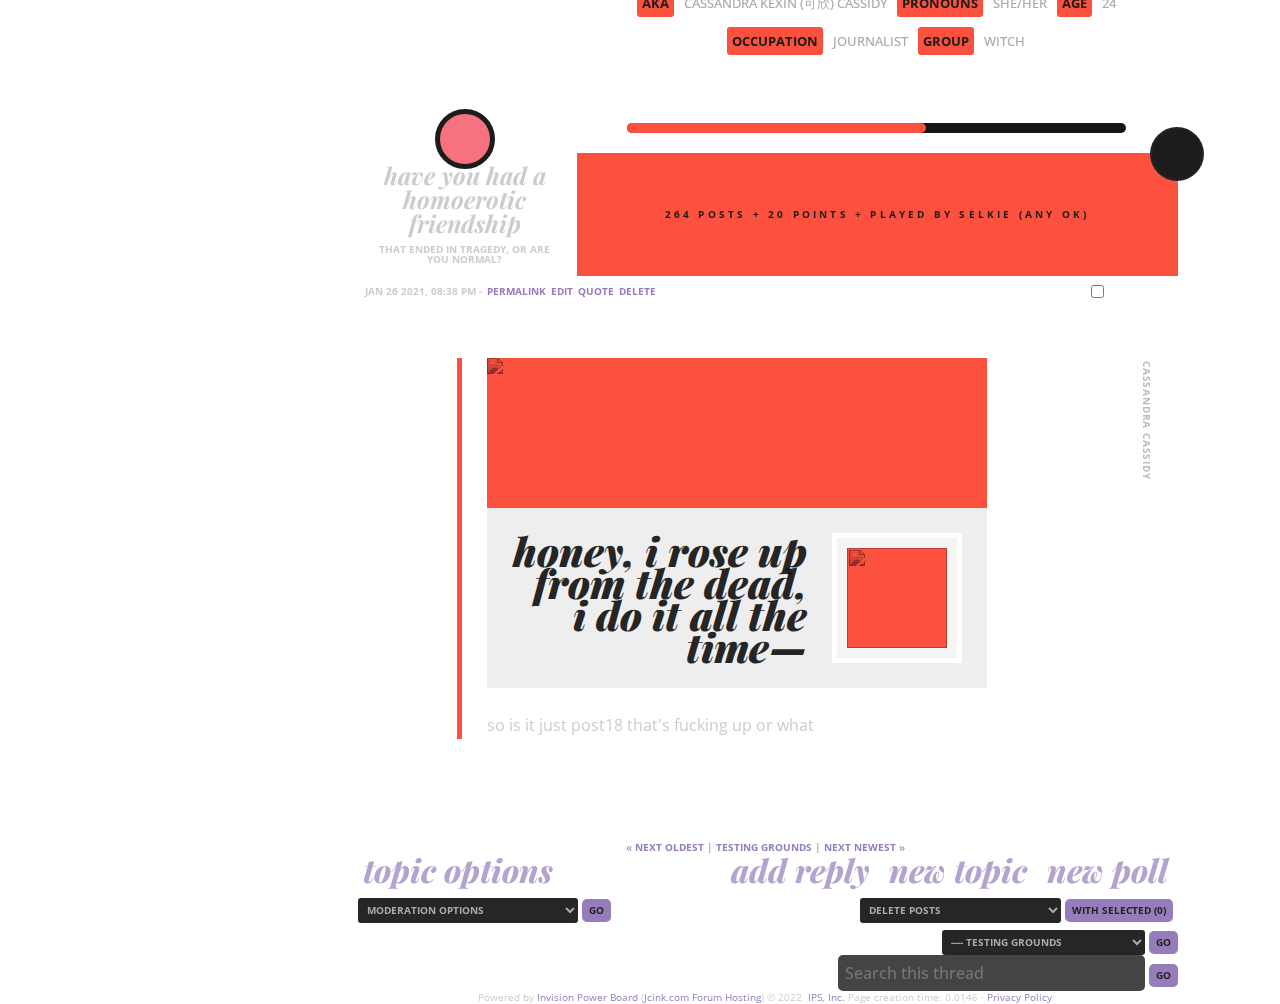
==== commit d801350b: "Add [post16b] template" ====
--- a/index.html
+++ b/index.html
@@ -521,15 +521,19 @@
         <div class="permalink">Jan 26 2021, 08:38 PM - <a name="entry1549" href="https://weepingomens.jcink.net/index.php?showtopic=324&amp;view=findpost&amp;p=1549">PERMALINK</a> <a href="javascript:void(0);" onclick="SKIFS.quickEdit.edit('33','324','1549')"><span class="button-small">Edit</span></a> <a href="https://weepingomens.jcink.net/index.php?act=Post&amp;CODE=06&amp;f=33&amp;t=324&amp;p=1549"><span class="button-small">Quote</span></a> <a href="javascript:delete_post('https://weepingomens.jcink.net/index.php?act=Mod&amp;CODE=04&amp;f=33&amp;t=324&amp;p=1549&amp;st=0&amp;auth_key=267c49d879fa4618a35b4f2d43cccc8b')"><span class="button-small">Delete</span></a> <span class="mod-checkbox"><input type="checkbox" onclick="select_post(&quot;1549&quot;);" value="0"></span></div>
         <div class="post-container">
 <div id="pid_1549"><!-- THE POST 1549 --><div class="postcolor">
-  <div class="omens-post-template omens-post-15b">
-    <div class="post-image-2"><img src="https://i.ibb.co/gPfWRMC/image.png"><div class="post-font-icon cp cp-supernatural"></div></div>
-    <div class="lyric-icon-contain"><div class="post-icon"><img src="https://i.ibb.co/bb1KxpG/image.png"></div>
+  <div class="omens-post-template omens-post-16b">
+    <div class="icon-lyric-contain">
+    <div class="post-icon"><img src="https://i.ibb.co/bb1KxpG/image.png"></div>
+    <div class="lyric-contain">
       <div class="lyric-1">as above, so below—</div>
-      <div class="post-icon"><img src="https://i.ibb.co/bb1KxpG/image.png"></div></div>
-    <div class="post-body">The post14 bbcode formats like this. The images used are pulled from <b>posting image #1</b> and is <b>200x400px</b>. Note that, if you're setting the 200x400 image on a per-post basis with BBCode, you'll have to include the [image14] BBCode <b>twice</b> for it to display properly. <b>This is a bold tag.</b> <u>U tags format like this.</u> <i>Lorem ipsum dolor sit amet</i>, consectetur adipiscing elit. Sed ut leo nulla. Curabitur porta metus id dictum pellentesque. Vivamus vitae interdum tortor. Vivamus vel mauris egestas, interdum ipsum sit amet, gravida enim. Vivamus a libero ante. Nam imperdiet neque eu mi interdum, ac pulvinar quam mollis. Etiam egestas fringilla dolor, vel aliquet augue varius a. Mauris suscipit luctus lectus vitae venenatis. Sed quis diam ac sapien lobortis vehicula nec blandit nulla. Duis ligula mauris, viverra id velit vitae, vestibulum tincidunt enim. Suspendisse potenti. Donec eget lorem ut tellus pharetra interdum a gravida est. Nunc vel magna at ex fringilla scelerisque mattis et felis. Fusce consequat ex sed est vestibulum, at malesuada est pretium.<br><br>Suspendisse ornare luctus elit sit amet porttitor. Duis vitae quam quis elit tempus viverra vel at nisi. Curabitur libero ipsum, fringilla ut posuere vitae, tempor eget eros. In efficitur diam id urna auctor euismod. Nulla vulputate mi at cursus convallis. Ut et sem nec sem convallis rhoncus fringilla ut nisl. Aliquam justo nulla, vulputate at mauris vel, commodo pulvinar mauris. Integer porta nisi vel risus suscipit dapibus. Vestibulum vehicula, magna pulvinar pretium convallis, dolor ligula egestas orci, auctor lacinia elit libero et leo. Quisque lectus orci, pellentesque id pulvinar suscipit, malesuada vitae nibh.<br><br>Sed efficitur, erat in finibus finibus, odio nunc luctus tellus, ac posuere enim felis nec elit. Mauris neque magna, malesuada in laoreet quis, gravida sit amet libero. Sed et risus sed ex mattis pulvinar. Cras semper id ipsum sed tempor. Sed lacinia lectus eu. <tagged><a href="index.php?showuser=20" rel="nofollow" alt="profile link" class="user-tagged mgroup-6">selkie</a><a href="index.php?showuser=20" rel="nofollow" alt="profile link" class="user-tagged mgroup-6">selkie</a></tagged></div>
-    <div class="lyric-icon-contain"><div class="post-icon"><img src="https://i.ibb.co/bb1KxpG/image.png"></div>
-    <div class="lyric-2">i'm my own damn spirit orb.</div>
-    <div class="post-icon"><img src="https://i.ibb.co/bb1KxpG/image.png"></div></div>
+      <div class="lyric-2">i'm my own damn spirit orb.</div>
+      <div class="post-font-icon cp cp-supernatural"></div>
+    </div>
+  </div>
+    <div class="post-image-2"><img src="https://i.ibb.co/gPfWRMC/image.png"></div>
+    <div class="post-body">
+      <div class="post-image-1"><img src="https://i.ibb.co/RCMbwdR/image.png"></div>The post15b bbcode formats like this. The image above is <b>posting image #2</b> and will scale and crop appropriately. <b>This is a bold tag.</b> <u>U tags format like this.</u> <i>Lorem ipsum dolor sit amet</i>, consectetur adipiscing elit. Sed ut leo nulla. Curabitur porta metus id dictum pellentesque. Vivamus vitae interdum tortor. Vivamus vel mauris egestas, interdum ipsum sit amet, gravida enim. Vivamus a libero ante. Nam imperdiet neque eu mi interdum, ac pulvinar quam mollis. Etiam egestas fringilla dolor, vel aliquet augue varius a. Mauris suscipit luctus lectus vitae venenatis. Sed quis diam ac sapien lobortis vehicula nec blandit nulla. Duis ligula mauris, viverra id velit vitae, vestibulum tincidunt enim. Suspendisse potenti. Donec eget lorem ut tellus pharetra interdum a gravida est. Nunc vel magna at ex fringilla scelerisque mattis et felis. Fusce consequat ex sed est vestibulum, at malesuada est pretium.<br><br>Suspendisse ornare luctus elit sit amet porttitor. Duis vitae quam quis elit tempus viverra vel at nisi. Curabitur libero ipsum, fringilla ut posuere vitae, tempor eget eros. In efficitur diam id urna auctor euismod. Nulla vulputate mi at cursus convallis. Ut et sem nec sem convallis rhoncus fringilla ut nisl. Aliquam justo nulla, vulputate at mauris vel, commodo pulvinar mauris. Integer porta nisi vel risus suscipit dapibus. Vestibulum vehicula, magna pulvinar pretium convallis, dolor ligula egestas orci, auctor lacinia elit libero et leo. Quisque lectus orci, pellentesque id pulvinar suscipit, malesuada vitae nibh.<br><br>Sed efficitur, erat in finibus finibus, odio nunc luctus tellus, ac posuere enim felis nec elit. Mauris neque magna, malesuada in laoreet quis, gravida sit amet libero. Sed et risus sed ex mattis pulvinar. Cras semper id ipsum sed tempor. Sed lacinia lectus eu.<tagged><a href="index.php?showuser=20" rel="nofollow" alt="profile link" class="user-tagged mgroup-12">selkie</a> <a href="index.php?showuser=20" rel="nofollow" alt="profile link" class="user-tagged mgroup-12">selkie</a></tagged>
+    </div>
   </div>
 </div><!-- THE POST --></div>
         </div>
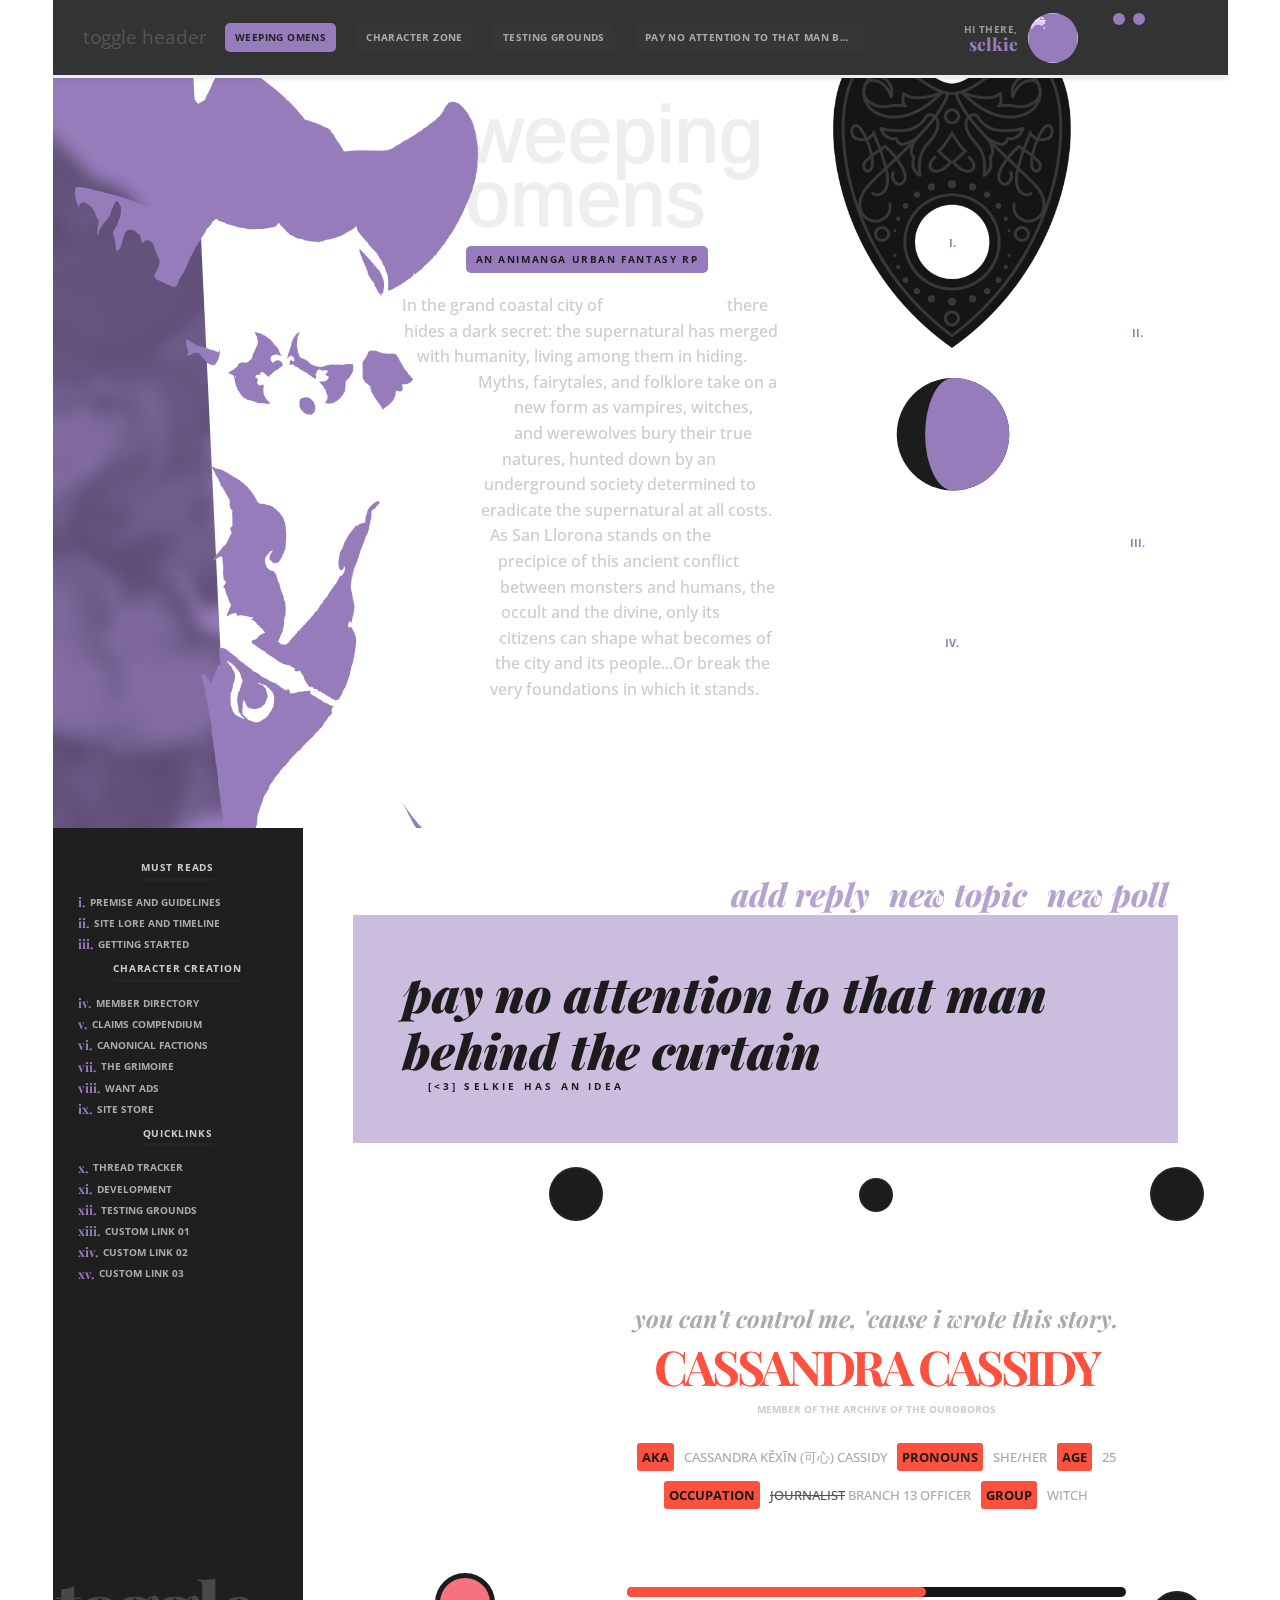
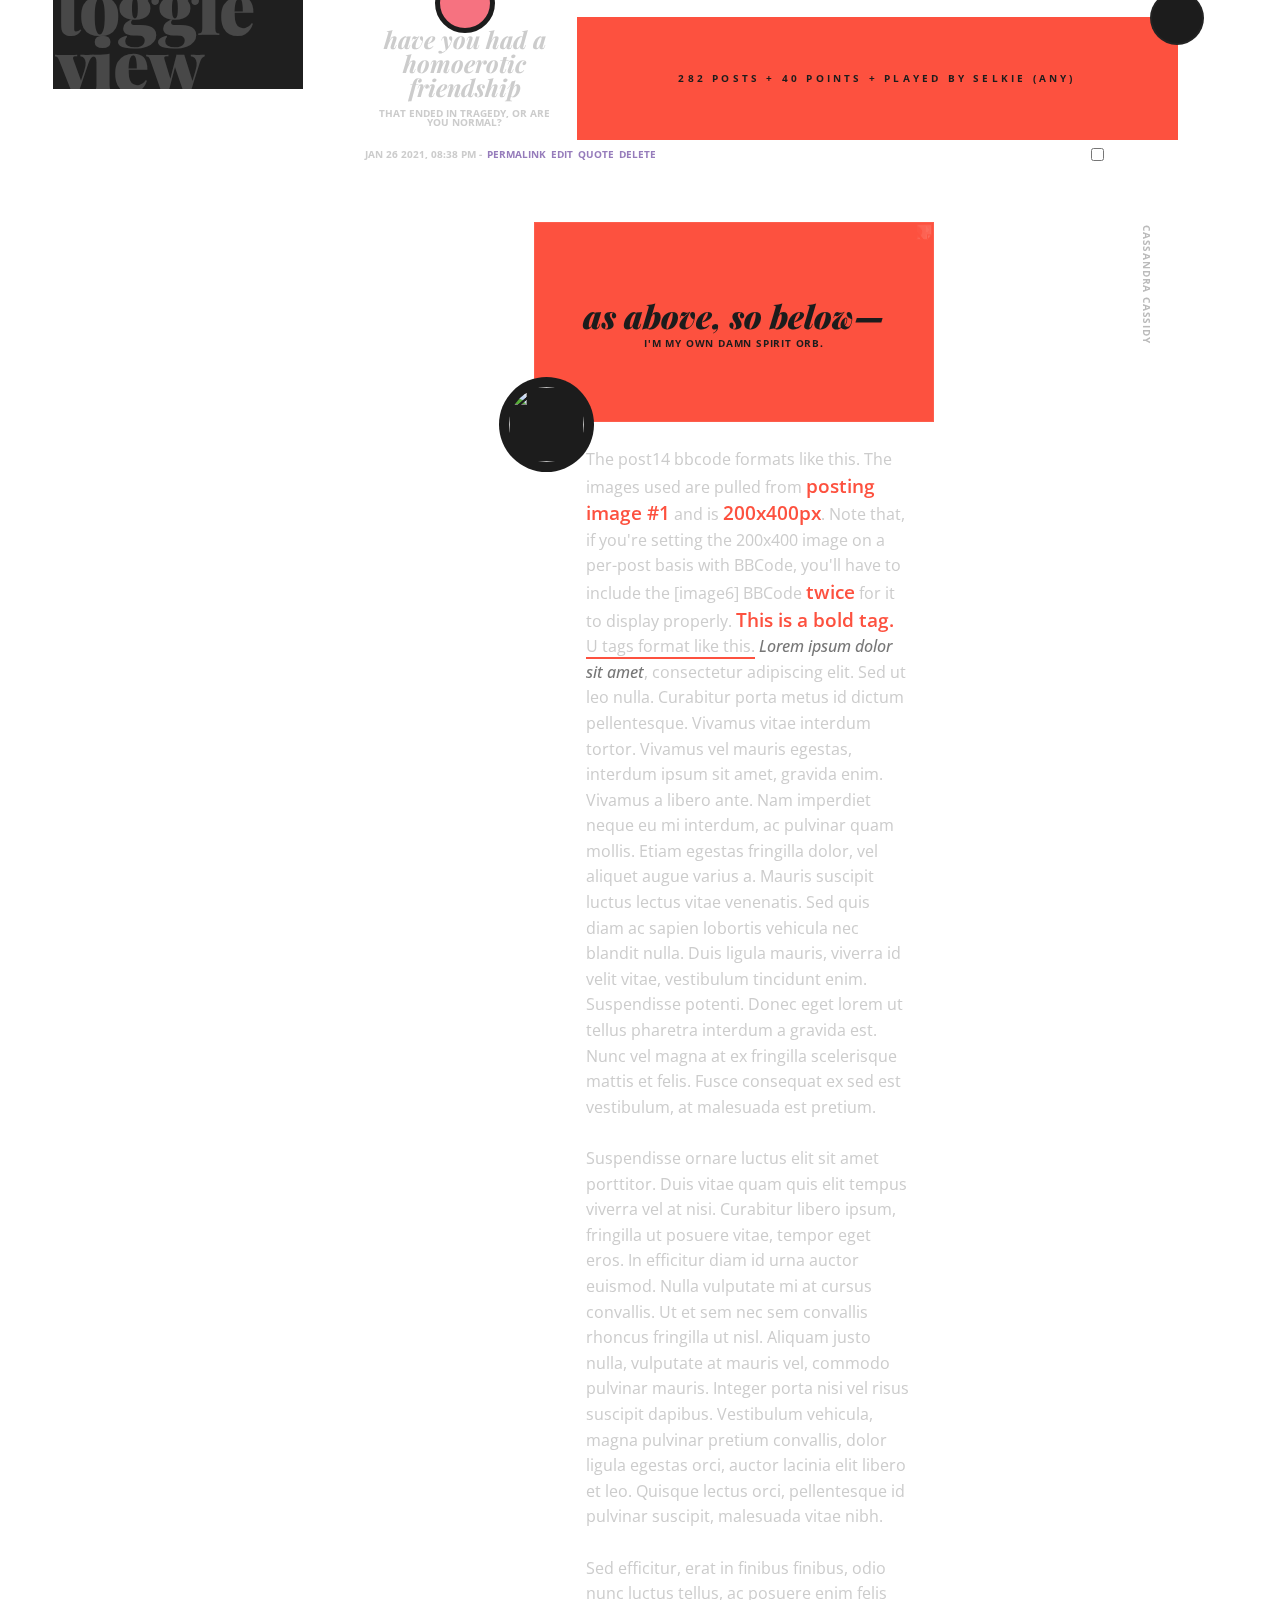
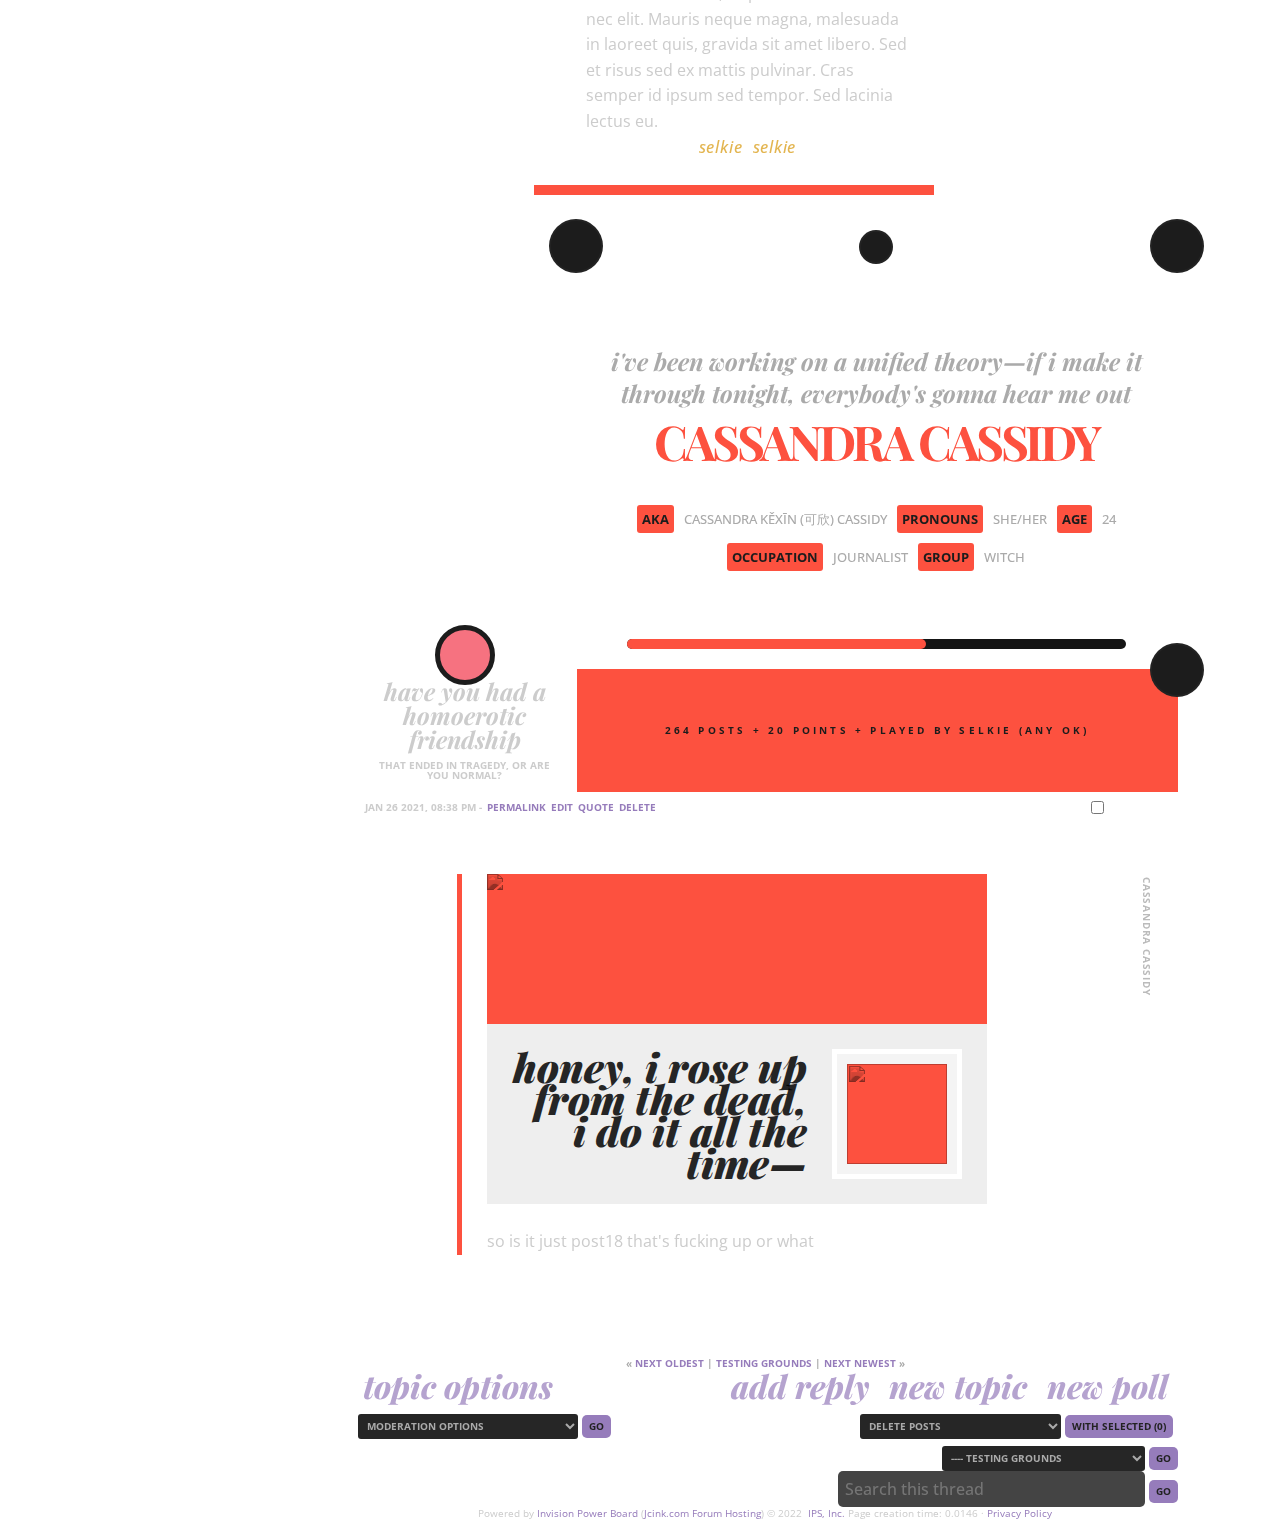
==== commit f6ce2e0b: "Add [post17b] template" ====
--- a/index.html
+++ b/index.html
@@ -521,18 +521,15 @@
         <div class="permalink">Jan 26 2021, 08:38 PM - <a name="entry1549" href="https://weepingomens.jcink.net/index.php?showtopic=324&amp;view=findpost&amp;p=1549">PERMALINK</a> <a href="javascript:void(0);" onclick="SKIFS.quickEdit.edit('33','324','1549')"><span class="button-small">Edit</span></a> <a href="https://weepingomens.jcink.net/index.php?act=Post&amp;CODE=06&amp;f=33&amp;t=324&amp;p=1549"><span class="button-small">Quote</span></a> <a href="javascript:delete_post('https://weepingomens.jcink.net/index.php?act=Mod&amp;CODE=04&amp;f=33&amp;t=324&amp;p=1549&amp;st=0&amp;auth_key=267c49d879fa4618a35b4f2d43cccc8b')"><span class="button-small">Delete</span></a> <span class="mod-checkbox"><input type="checkbox" onclick="select_post(&quot;1549&quot;);" value="0"></span></div>
         <div class="post-container">
 <div id="pid_1549"><!-- THE POST 1549 --><div class="postcolor">
-  <div class="omens-post-template omens-post-16b">
-    <div class="icon-lyric-contain">
-    <div class="post-icon"><img src="https://i.ibb.co/bb1KxpG/image.png"></div>
-    <div class="lyric-contain">
+  <div class="omens-post-template omens-post-17b">
+    <div class="post-header-contain">
+      <div class="post-image-1"><img src="https://i.ibb.co/RCMbwdR/image.png"></div>
+      <div class="post-font-icon cp cp-supernatural"></div>
       <div class="lyric-1">as above, so below—</div>
       <div class="lyric-2">i'm my own damn spirit orb.</div>
-      <div class="post-font-icon cp cp-supernatural"></div>
-    </div>
-  </div>
-    <div class="post-image-2"><img src="https://i.ibb.co/gPfWRMC/image.png"></div>
-    <div class="post-body">
-      <div class="post-image-1"><img src="https://i.ibb.co/RCMbwdR/image.png"></div>The post15b bbcode formats like this. The image above is <b>posting image #2</b> and will scale and crop appropriately. <b>This is a bold tag.</b> <u>U tags format like this.</u> <i>Lorem ipsum dolor sit amet</i>, consectetur adipiscing elit. Sed ut leo nulla. Curabitur porta metus id dictum pellentesque. Vivamus vitae interdum tortor. Vivamus vel mauris egestas, interdum ipsum sit amet, gravida enim. Vivamus a libero ante. Nam imperdiet neque eu mi interdum, ac pulvinar quam mollis. Etiam egestas fringilla dolor, vel aliquet augue varius a. Mauris suscipit luctus lectus vitae venenatis. Sed quis diam ac sapien lobortis vehicula nec blandit nulla. Duis ligula mauris, viverra id velit vitae, vestibulum tincidunt enim. Suspendisse potenti. Donec eget lorem ut tellus pharetra interdum a gravida est. Nunc vel magna at ex fringilla scelerisque mattis et felis. Fusce consequat ex sed est vestibulum, at malesuada est pretium.<br><br>Suspendisse ornare luctus elit sit amet porttitor. Duis vitae quam quis elit tempus viverra vel at nisi. Curabitur libero ipsum, fringilla ut posuere vitae, tempor eget eros. In efficitur diam id urna auctor euismod. Nulla vulputate mi at cursus convallis. Ut et sem nec sem convallis rhoncus fringilla ut nisl. Aliquam justo nulla, vulputate at mauris vel, commodo pulvinar mauris. Integer porta nisi vel risus suscipit dapibus. Vestibulum vehicula, magna pulvinar pretium convallis, dolor ligula egestas orci, auctor lacinia elit libero et leo. Quisque lectus orci, pellentesque id pulvinar suscipit, malesuada vitae nibh.<br><br>Sed efficitur, erat in finibus finibus, odio nunc luctus tellus, ac posuere enim felis nec elit. Mauris neque magna, malesuada in laoreet quis, gravida sit amet libero. Sed et risus sed ex mattis pulvinar. Cras semper id ipsum sed tempor. Sed lacinia lectus eu.<tagged><a href="index.php?showuser=20" rel="nofollow" alt="profile link" class="user-tagged mgroup-12">selkie</a> <a href="index.php?showuser=20" rel="nofollow" alt="profile link" class="user-tagged mgroup-12">selkie</a></tagged>
+      <div class="post-icon"><img src="https://i.ibb.co/bb1KxpG/image.png"></div>
+    </div>
+    <div class="post-body">The post14 bbcode formats like this. The images used are pulled from <b>posting image #1</b> and is <b>200x400px</b>. Note that, if you're setting the 200x400 image on a per-post basis with BBCode, you'll have to include the [image6] BBCode <b>twice</b> for it to display properly. <b>This is a bold tag.</b> <u>U tags format like this.</u> <i>Lorem ipsum dolor sit amet</i>, consectetur adipiscing elit. Sed ut leo nulla. Curabitur porta metus id dictum pellentesque. Vivamus vitae interdum tortor. Vivamus vel mauris egestas, interdum ipsum sit amet, gravida enim. Vivamus a libero ante. Nam imperdiet neque eu mi interdum, ac pulvinar quam mollis. Etiam egestas fringilla dolor, vel aliquet augue varius a. Mauris suscipit luctus lectus vitae venenatis. Sed quis diam ac sapien lobortis vehicula nec blandit nulla. Duis ligula mauris, viverra id velit vitae, vestibulum tincidunt enim. Suspendisse potenti. Donec eget lorem ut tellus pharetra interdum a gravida est. Nunc vel magna at ex fringilla scelerisque mattis et felis. Fusce consequat ex sed est vestibulum, at malesuada est pretium.<br><br>Suspendisse ornare luctus elit sit amet porttitor. Duis vitae quam quis elit tempus viverra vel at nisi. Curabitur libero ipsum, fringilla ut posuere vitae, tempor eget eros. In efficitur diam id urna auctor euismod. Nulla vulputate mi at cursus convallis. Ut et sem nec sem convallis rhoncus fringilla ut nisl. Aliquam justo nulla, vulputate at mauris vel, commodo pulvinar mauris. Integer porta nisi vel risus suscipit dapibus. Vestibulum vehicula, magna pulvinar pretium convallis, dolor ligula egestas orci, auctor lacinia elit libero et leo. Quisque lectus orci, pellentesque id pulvinar suscipit, malesuada vitae nibh.<br><br>Sed efficitur, erat in finibus finibus, odio nunc luctus tellus, ac posuere enim felis nec elit. Mauris neque magna, malesuada in laoreet quis, gravida sit amet libero. Sed et risus sed ex mattis pulvinar. Cras semper id ipsum sed tempor. Sed lacinia lectus eu. <tagged><a href="index.php?showuser=20" rel="nofollow" alt="profile link" class="user-tagged mgroup-6">selkie</a><a href="index.php?showuser=20" rel="nofollow" alt="profile link" class="user-tagged mgroup-6">selkie</a></tagged>
     </div>
   </div>
 </div><!-- THE POST --></div>
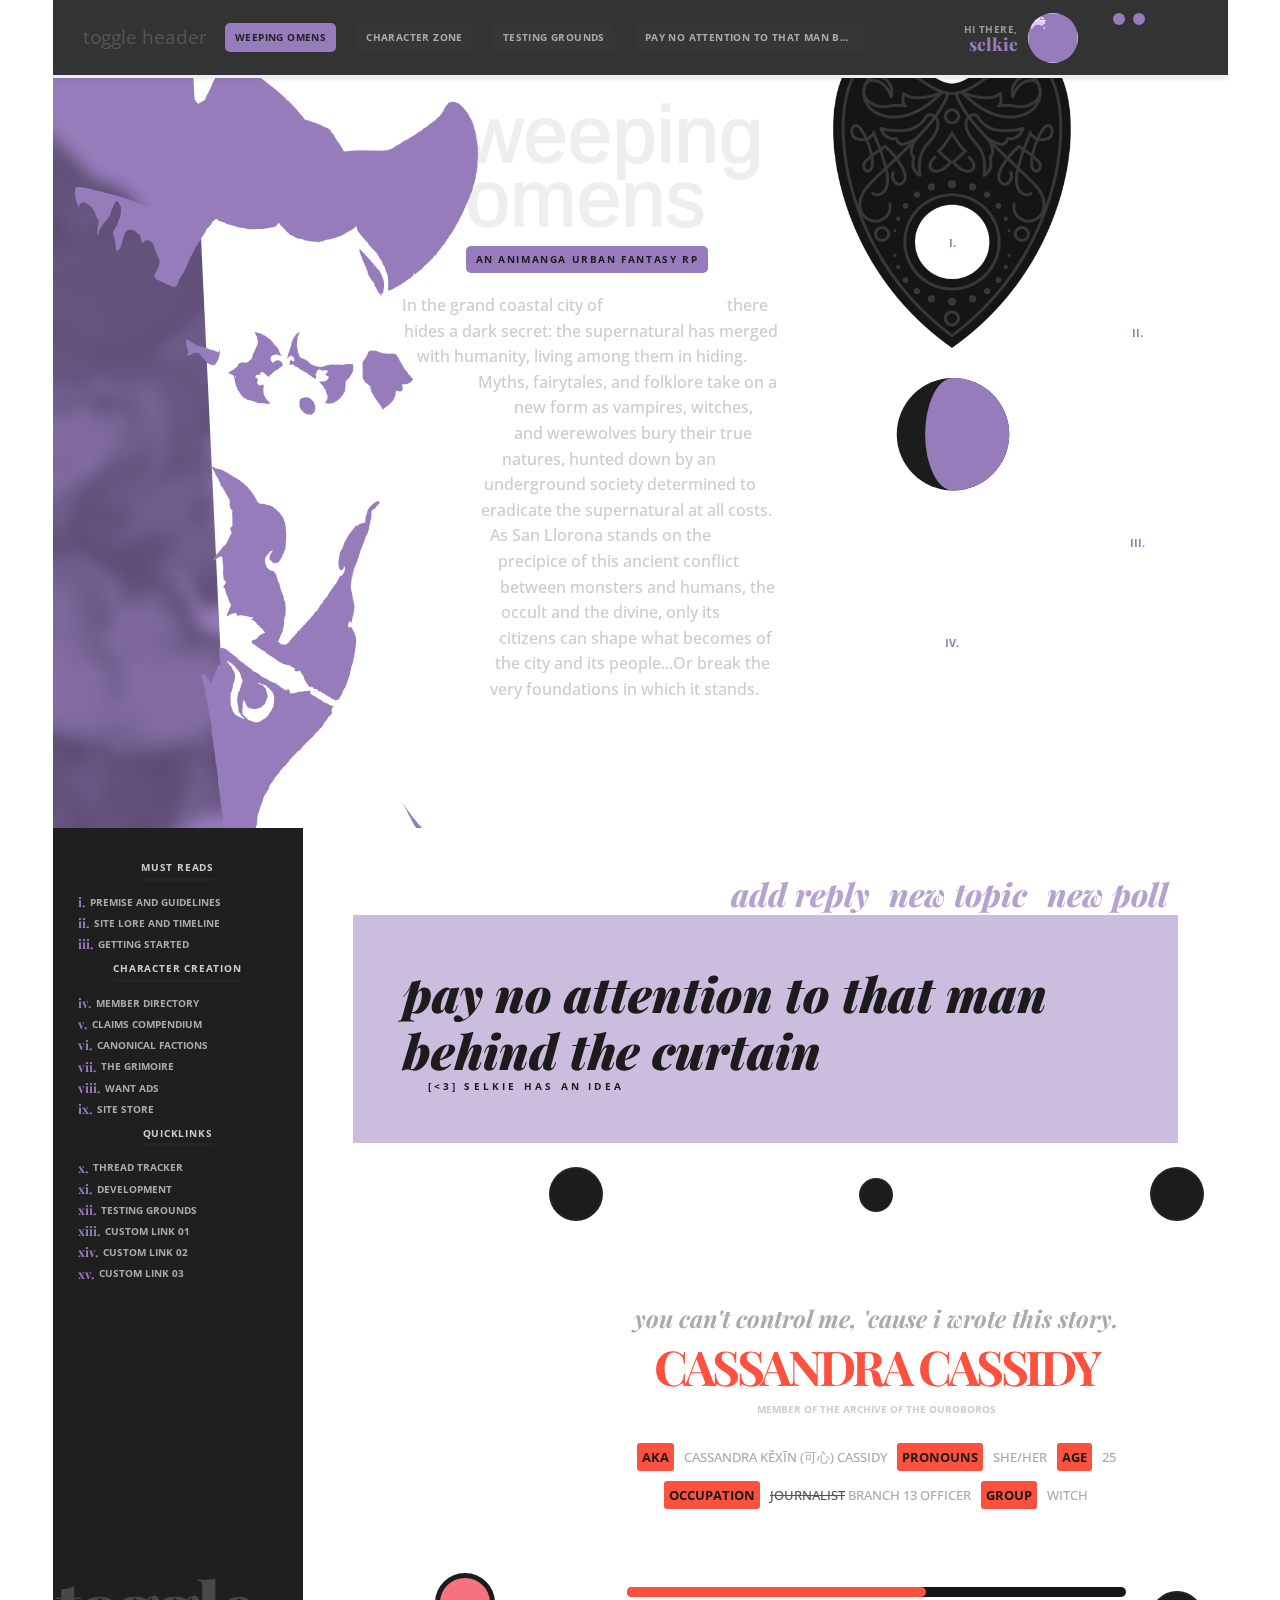
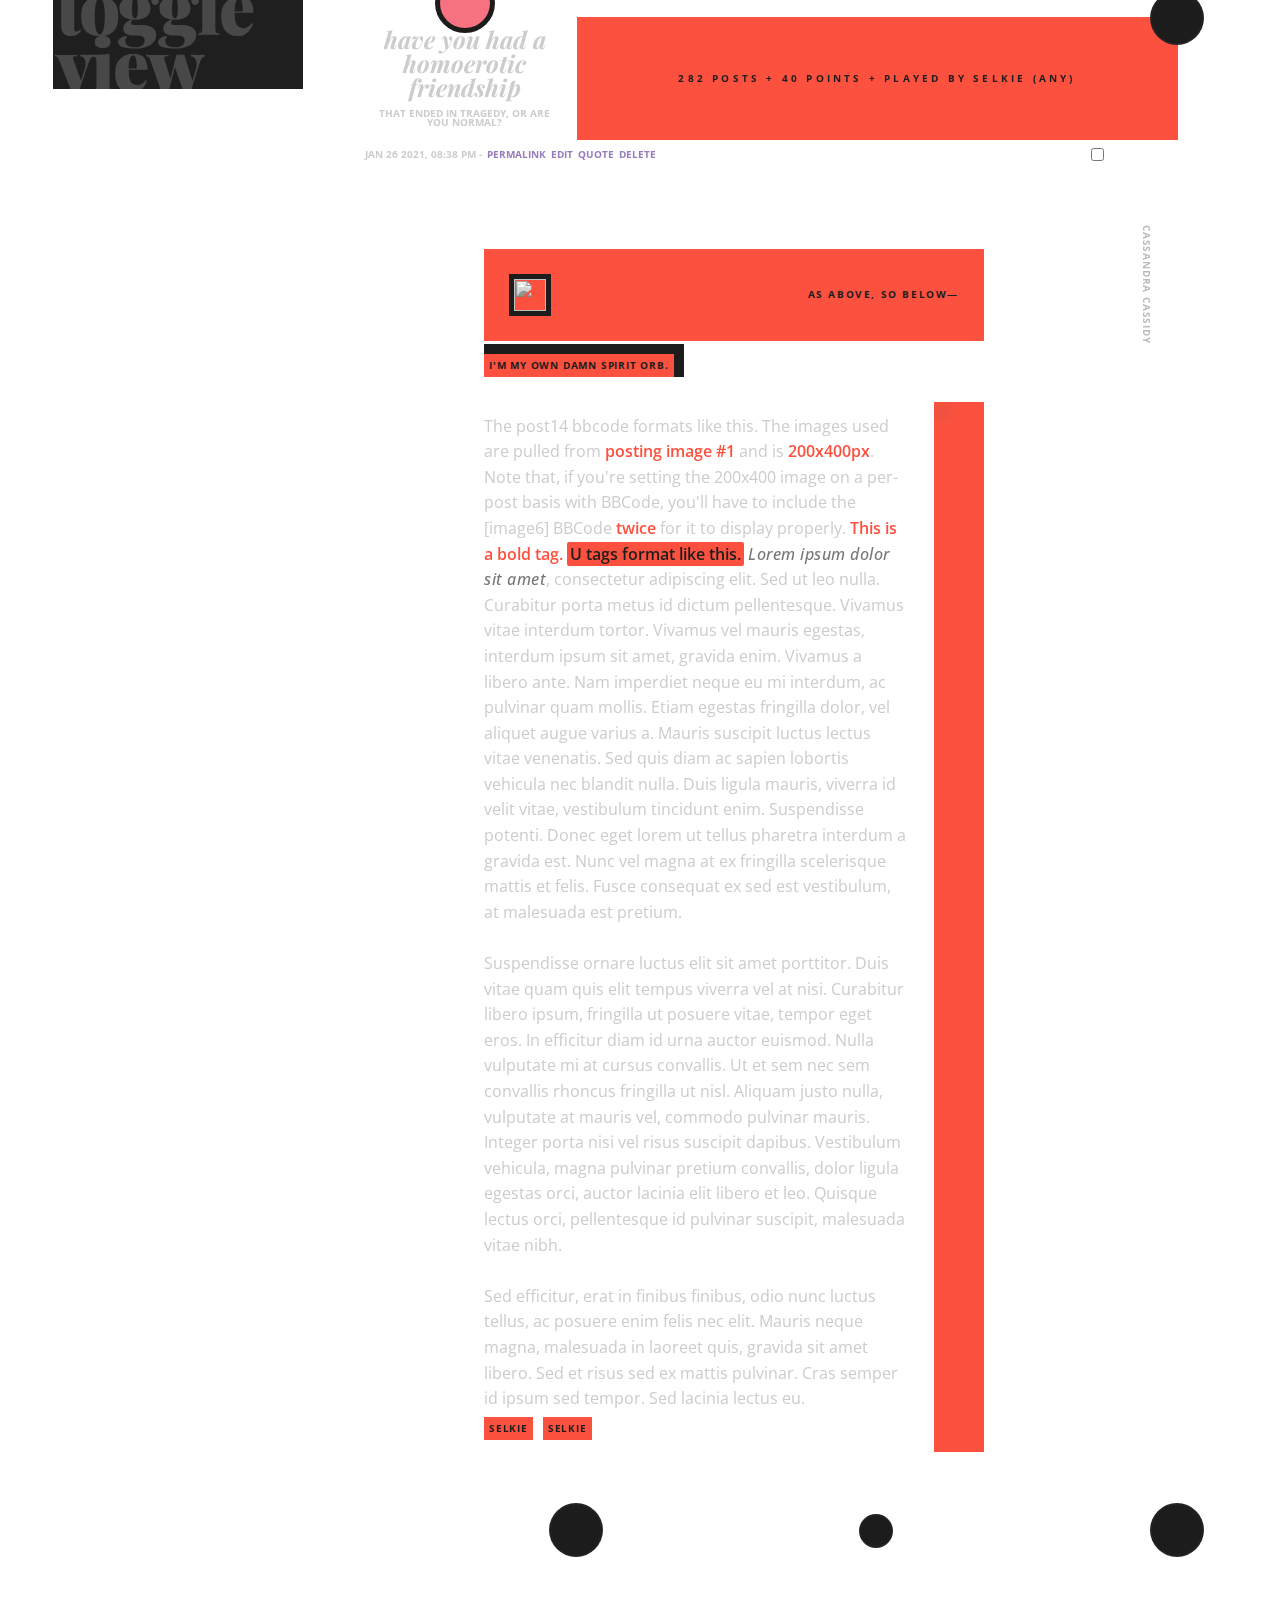
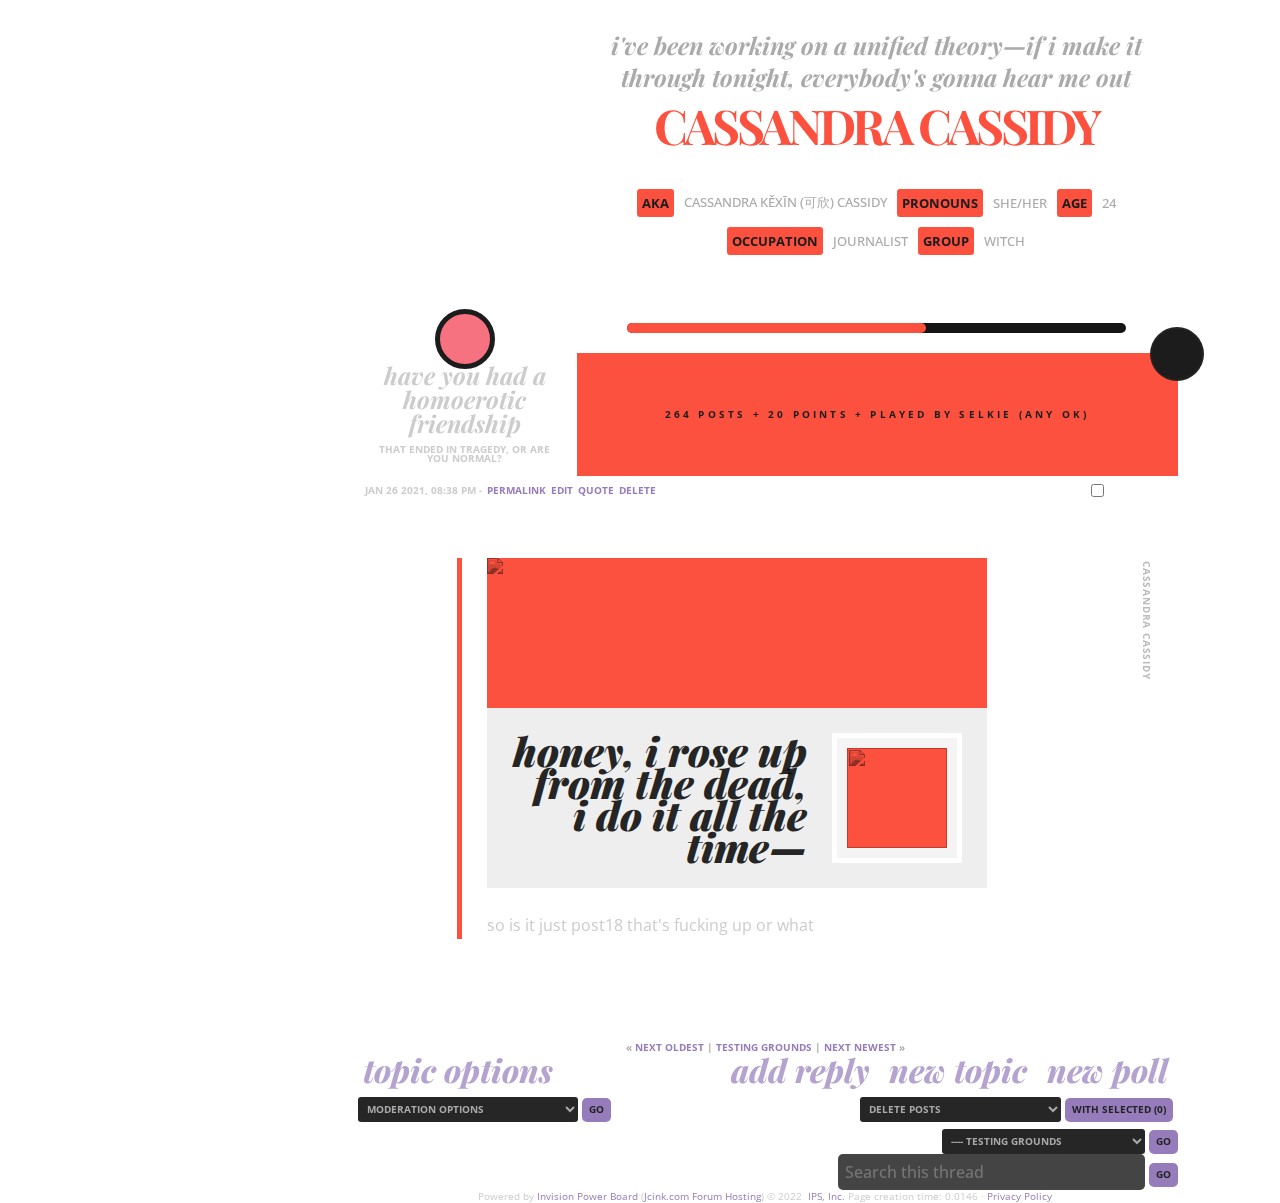
==== commit 4857adb7: "Add [post17c] template" ====
--- a/index.html
+++ b/index.html
@@ -521,16 +521,21 @@
         <div class="permalink">Jan 26 2021, 08:38 PM - <a name="entry1549" href="https://weepingomens.jcink.net/index.php?showtopic=324&amp;view=findpost&amp;p=1549">PERMALINK</a> <a href="javascript:void(0);" onclick="SKIFS.quickEdit.edit('33','324','1549')"><span class="button-small">Edit</span></a> <a href="https://weepingomens.jcink.net/index.php?act=Post&amp;CODE=06&amp;f=33&amp;t=324&amp;p=1549"><span class="button-small">Quote</span></a> <a href="javascript:delete_post('https://weepingomens.jcink.net/index.php?act=Mod&amp;CODE=04&amp;f=33&amp;t=324&amp;p=1549&amp;st=0&amp;auth_key=267c49d879fa4618a35b4f2d43cccc8b')"><span class="button-small">Delete</span></a> <span class="mod-checkbox"><input type="checkbox" onclick="select_post(&quot;1549&quot;);" value="0"></span></div>
         <div class="post-container">
 <div id="pid_1549"><!-- THE POST 1549 --><div class="postcolor">
-  <div class="omens-post-template omens-post-17b">
-    <div class="post-header-contain">
-      <div class="post-image-1"><img src="https://i.ibb.co/RCMbwdR/image.png"></div>
-      <div class="post-font-icon cp cp-supernatural"></div>
+  <div class="omens-post-template omens-post-17c">
+    <div class="icon-lyric-contain">
+      <div class="post-icon"><img src="https://i.ibb.co/bb1KxpG/image.png"></div>
       <div class="lyric-1">as above, so below—</div>
+    </div>
+    <div class="image-lyric-contain">
+      <div class="post-image-2"><img src="https://i.ibb.co/gPfWRMC/image.png"></div>
       <div class="lyric-2">i'm my own damn spirit orb.</div>
-      <div class="post-icon"><img src="https://i.ibb.co/bb1KxpG/image.png"></div>
-    </div>
-    <div class="post-body">The post14 bbcode formats like this. The images used are pulled from <b>posting image #1</b> and is <b>200x400px</b>. Note that, if you're setting the 200x400 image on a per-post basis with BBCode, you'll have to include the [image6] BBCode <b>twice</b> for it to display properly. <b>This is a bold tag.</b> <u>U tags format like this.</u> <i>Lorem ipsum dolor sit amet</i>, consectetur adipiscing elit. Sed ut leo nulla. Curabitur porta metus id dictum pellentesque. Vivamus vitae interdum tortor. Vivamus vel mauris egestas, interdum ipsum sit amet, gravida enim. Vivamus a libero ante. Nam imperdiet neque eu mi interdum, ac pulvinar quam mollis. Etiam egestas fringilla dolor, vel aliquet augue varius a. Mauris suscipit luctus lectus vitae venenatis. Sed quis diam ac sapien lobortis vehicula nec blandit nulla. Duis ligula mauris, viverra id velit vitae, vestibulum tincidunt enim. Suspendisse potenti. Donec eget lorem ut tellus pharetra interdum a gravida est. Nunc vel magna at ex fringilla scelerisque mattis et felis. Fusce consequat ex sed est vestibulum, at malesuada est pretium.<br><br>Suspendisse ornare luctus elit sit amet porttitor. Duis vitae quam quis elit tempus viverra vel at nisi. Curabitur libero ipsum, fringilla ut posuere vitae, tempor eget eros. In efficitur diam id urna auctor euismod. Nulla vulputate mi at cursus convallis. Ut et sem nec sem convallis rhoncus fringilla ut nisl. Aliquam justo nulla, vulputate at mauris vel, commodo pulvinar mauris. Integer porta nisi vel risus suscipit dapibus. Vestibulum vehicula, magna pulvinar pretium convallis, dolor ligula egestas orci, auctor lacinia elit libero et leo. Quisque lectus orci, pellentesque id pulvinar suscipit, malesuada vitae nibh.<br><br>Sed efficitur, erat in finibus finibus, odio nunc luctus tellus, ac posuere enim felis nec elit. Mauris neque magna, malesuada in laoreet quis, gravida sit amet libero. Sed et risus sed ex mattis pulvinar. Cras semper id ipsum sed tempor. Sed lacinia lectus eu. <tagged><a href="index.php?showuser=20" rel="nofollow" alt="profile link" class="user-tagged mgroup-6">selkie</a><a href="index.php?showuser=20" rel="nofollow" alt="profile link" class="user-tagged mgroup-6">selkie</a></tagged>
-    </div>
+    </div>
+    <div class="body-image-contain">
+
+    <div class="post-body">
+      <div class="post-font-icon cp cp-supernatural"></div>The post14 bbcode formats like this. The images used are pulled from <b>posting image #1</b> and is <b>200x400px</b>. Note that, if you're setting the 200x400 image on a per-post basis with BBCode, you'll have to include the [image6] BBCode <b>twice</b> for it to display properly. <b>This is a bold tag.</b> <u>U tags format like this.</u> <i>Lorem ipsum dolor sit amet</i>, consectetur adipiscing elit. Sed ut leo nulla. Curabitur porta metus id dictum pellentesque. Vivamus vitae interdum tortor. Vivamus vel mauris egestas, interdum ipsum sit amet, gravida enim. Vivamus a libero ante. Nam imperdiet neque eu mi interdum, ac pulvinar quam mollis. Etiam egestas fringilla dolor, vel aliquet augue varius a. Mauris suscipit luctus lectus vitae venenatis. Sed quis diam ac sapien lobortis vehicula nec blandit nulla. Duis ligula mauris, viverra id velit vitae, vestibulum tincidunt enim. Suspendisse potenti. Donec eget lorem ut tellus pharetra interdum a gravida est. Nunc vel magna at ex fringilla scelerisque mattis et felis. Fusce consequat ex sed est vestibulum, at malesuada est pretium.<br><br>Suspendisse ornare luctus elit sit amet porttitor. Duis vitae quam quis elit tempus viverra vel at nisi. Curabitur libero ipsum, fringilla ut posuere vitae, tempor eget eros. In efficitur diam id urna auctor euismod. Nulla vulputate mi at cursus convallis. Ut et sem nec sem convallis rhoncus fringilla ut nisl. Aliquam justo nulla, vulputate at mauris vel, commodo pulvinar mauris. Integer porta nisi vel risus suscipit dapibus. Vestibulum vehicula, magna pulvinar pretium convallis, dolor ligula egestas orci, auctor lacinia elit libero et leo. Quisque lectus orci, pellentesque id pulvinar suscipit, malesuada vitae nibh.<br><br>Sed efficitur, erat in finibus finibus, odio nunc luctus tellus, ac posuere enim felis nec elit. Mauris neque magna, malesuada in laoreet quis, gravida sit amet libero. Sed et risus sed ex mattis pulvinar. Cras semper id ipsum sed tempor. Sed lacinia lectus eu. <tagged><a href="index.php?showuser=20" rel="nofollow" alt="profile link" class="user-tagged mgroup-6">selkie</a><a href="index.php?showuser=20" rel="nofollow" alt="profile link" class="user-tagged mgroup-6">selkie</a></tagged>
+    </div>
+    <div class="post-image-1"><img src="https://i.ibb.co/RCMbwdR/image.png"></div></div>
   </div>
 </div><!-- THE POST --></div>
         </div>
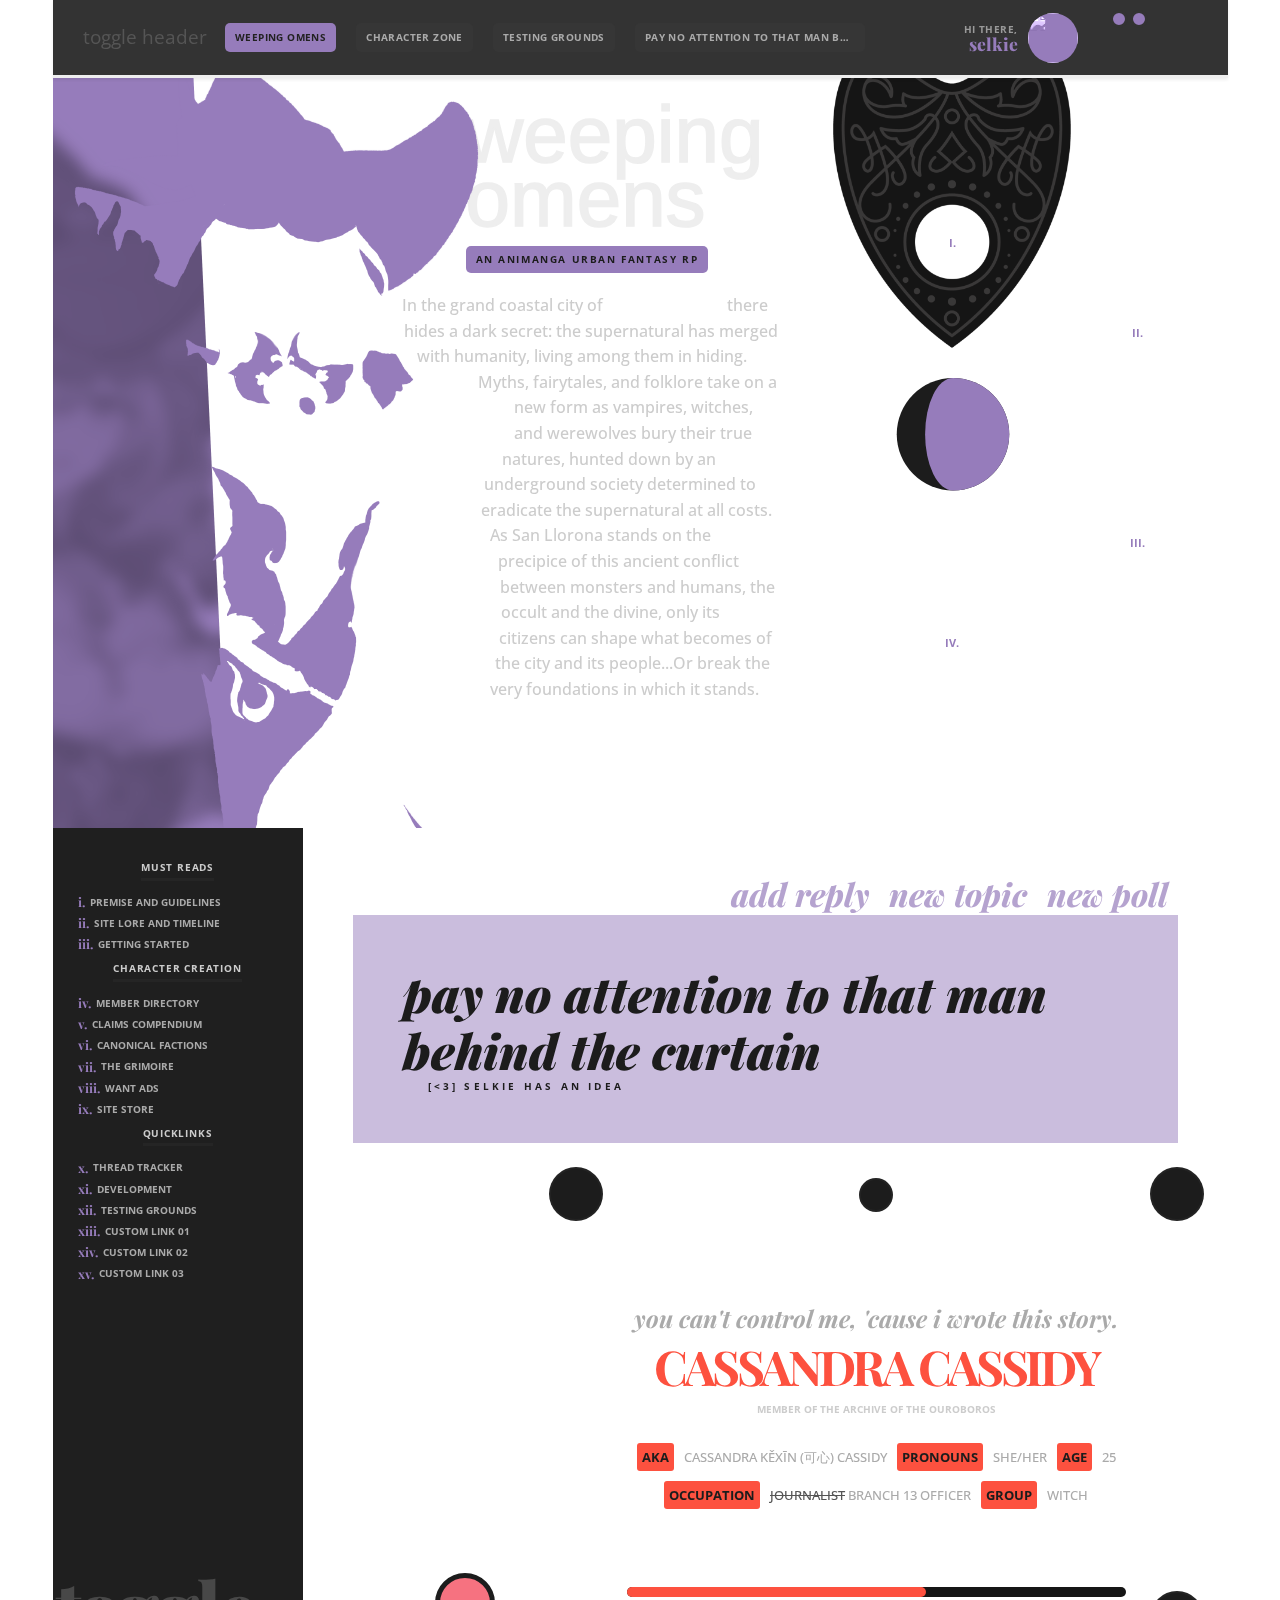
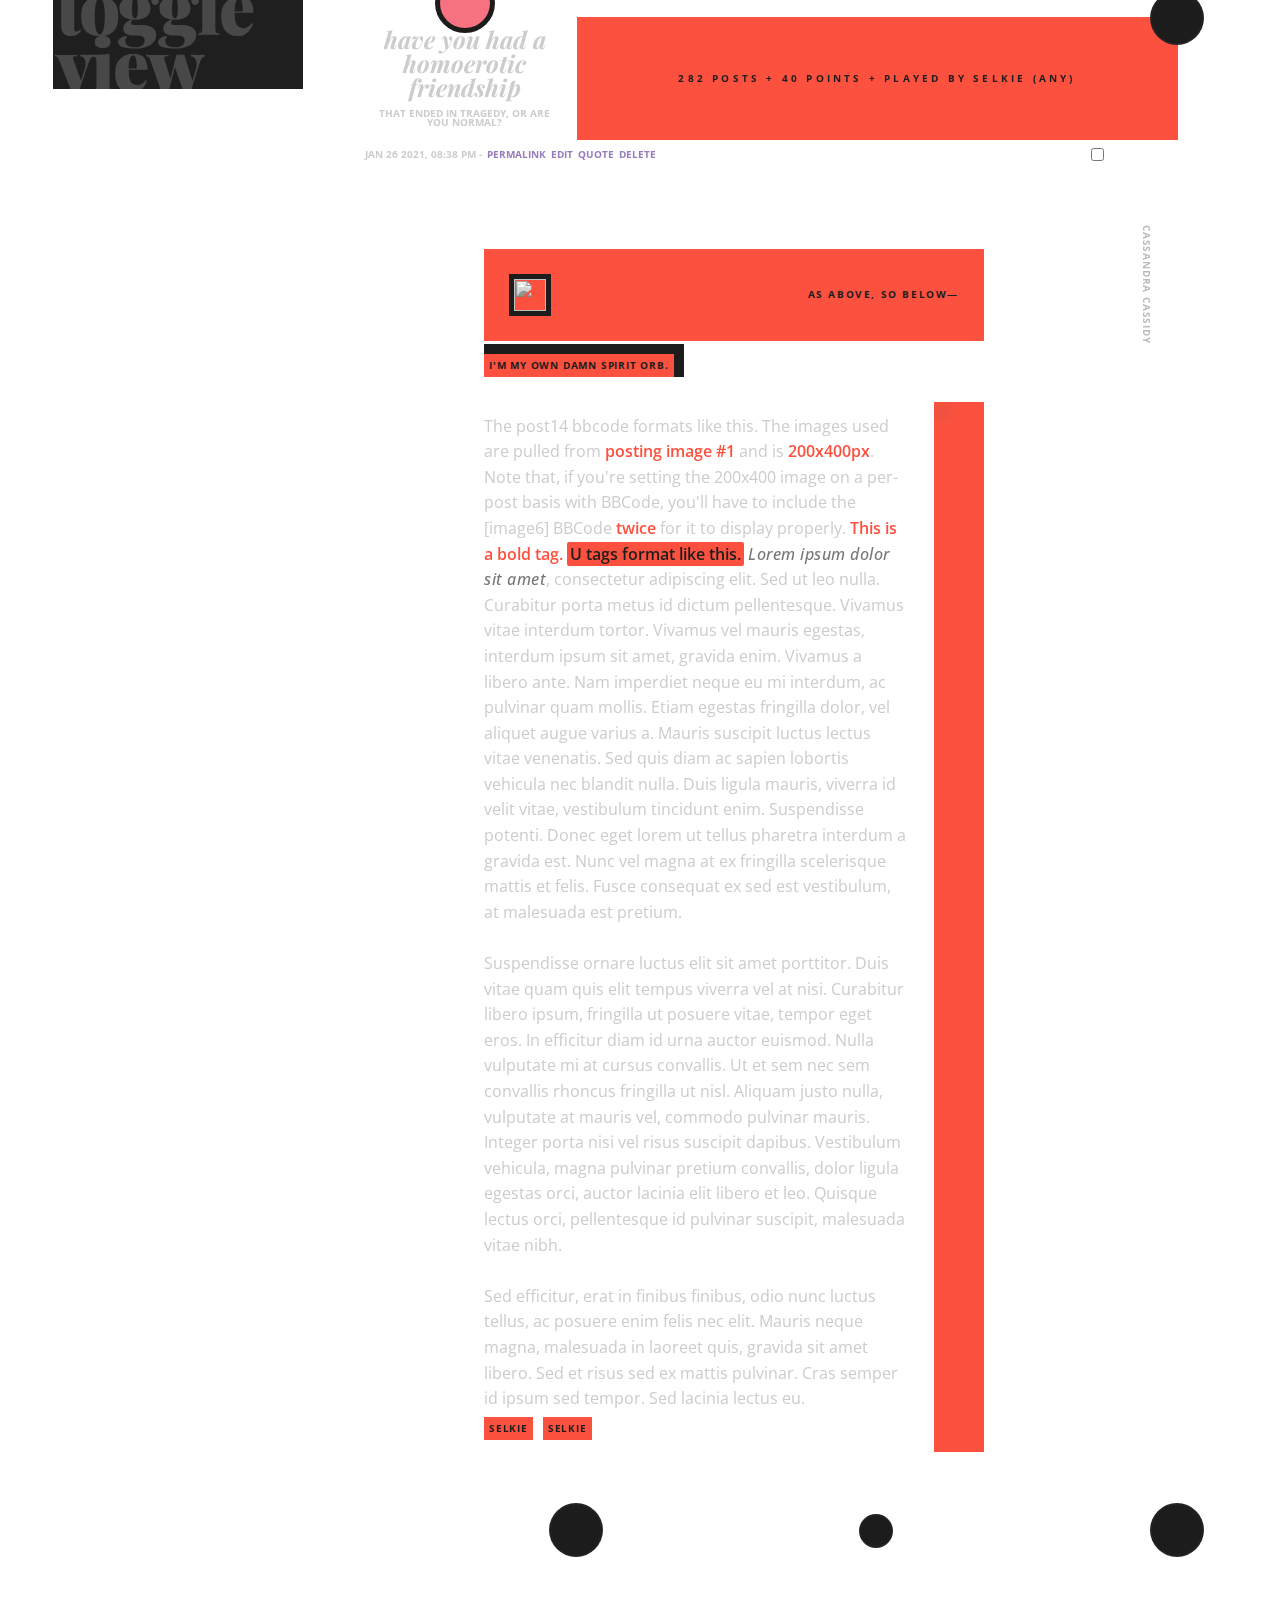
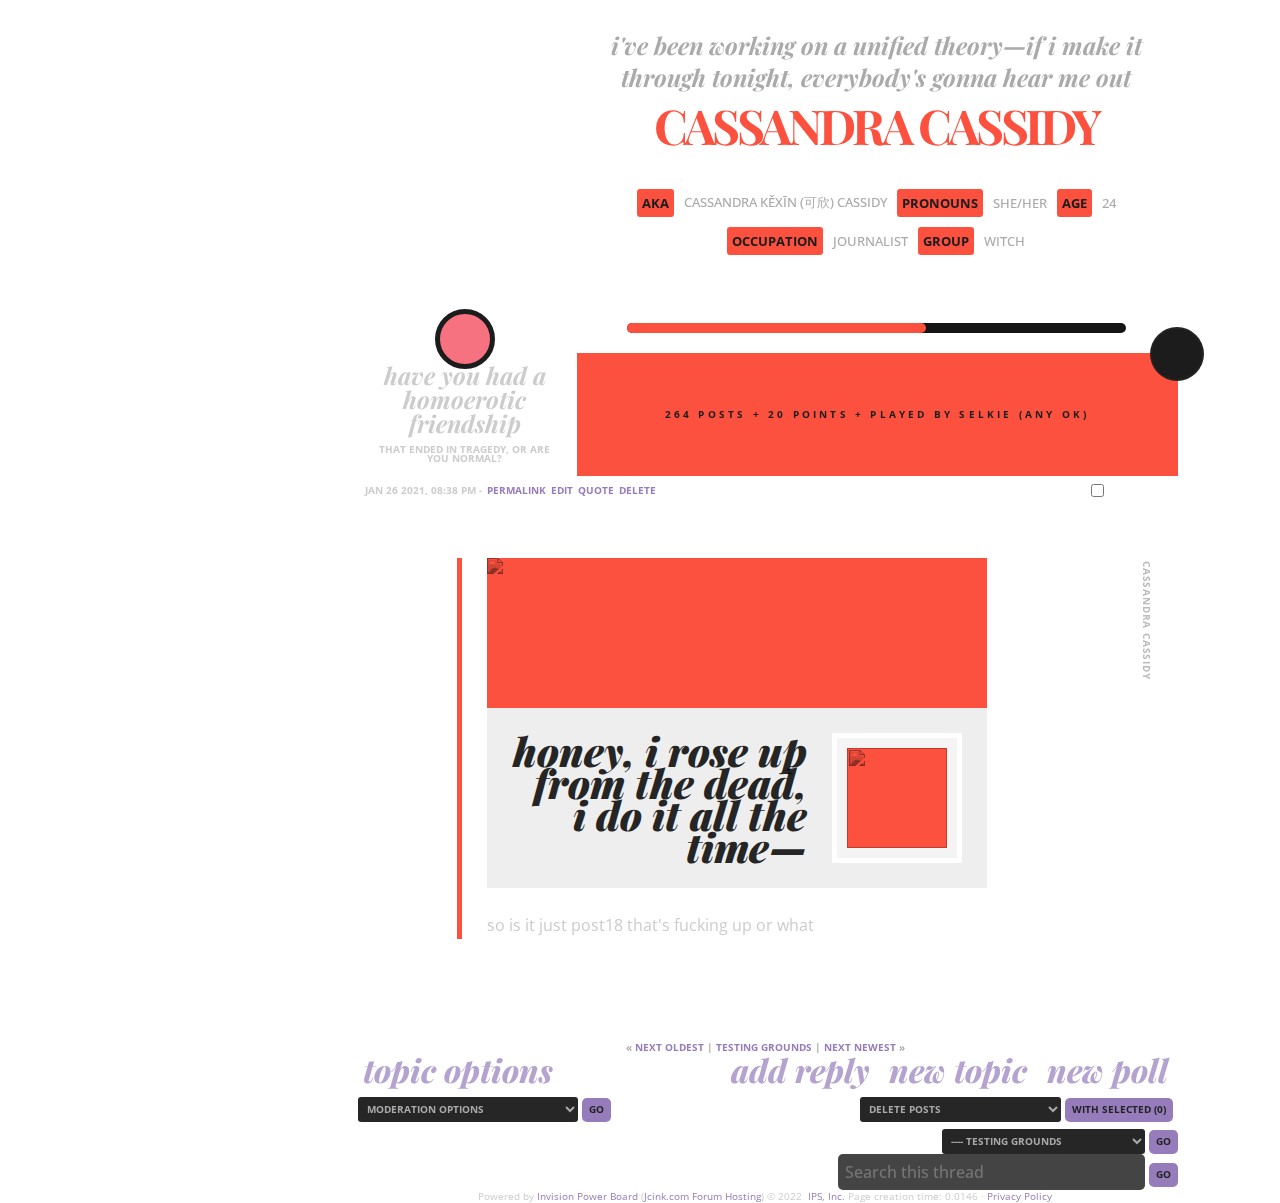
==== commit 2f5d93d5: "Modify styling of [post22]" ====
--- a/index.html
+++ b/index.html
@@ -521,7 +521,7 @@
         <div class="permalink">Jan 26 2021, 08:38 PM - <a name="entry1549" href="https://weepingomens.jcink.net/index.php?showtopic=324&amp;view=findpost&amp;p=1549">PERMALINK</a> <a href="javascript:void(0);" onclick="SKIFS.quickEdit.edit('33','324','1549')"><span class="button-small">Edit</span></a> <a href="https://weepingomens.jcink.net/index.php?act=Post&amp;CODE=06&amp;f=33&amp;t=324&amp;p=1549"><span class="button-small">Quote</span></a> <a href="javascript:delete_post('https://weepingomens.jcink.net/index.php?act=Mod&amp;CODE=04&amp;f=33&amp;t=324&amp;p=1549&amp;st=0&amp;auth_key=267c49d879fa4618a35b4f2d43cccc8b')"><span class="button-small">Delete</span></a> <span class="mod-checkbox"><input type="checkbox" onclick="select_post(&quot;1549&quot;);" value="0"></span></div>
         <div class="post-container">
 <div id="pid_1549"><!-- THE POST 1549 --><div class="postcolor">
-  <div class="omens-post-template omens-post-17c">
+  <div class="omens-post-template omens-post-17b">
     <div class="icon-lyric-contain">
       <div class="post-icon"><img src="https://i.ibb.co/bb1KxpG/image.png"></div>
       <div class="lyric-1">as above, so below—</div>
